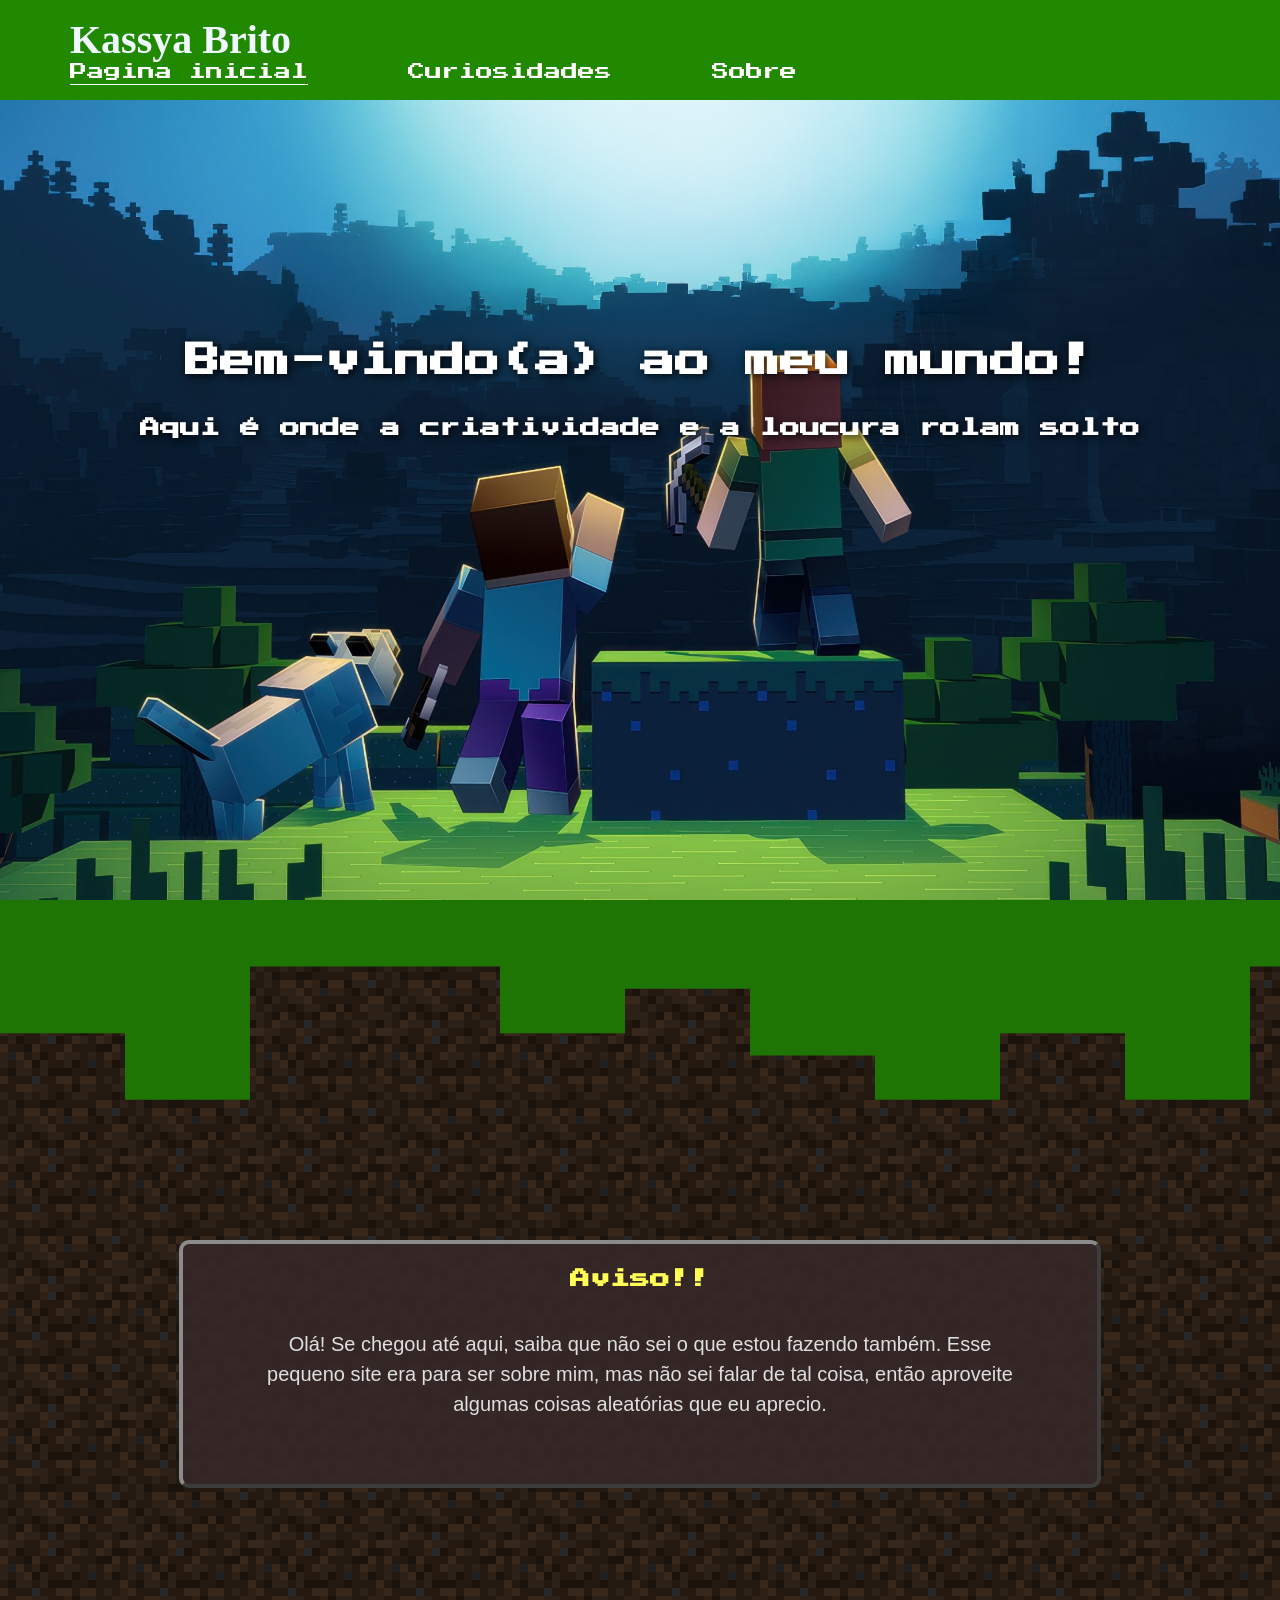
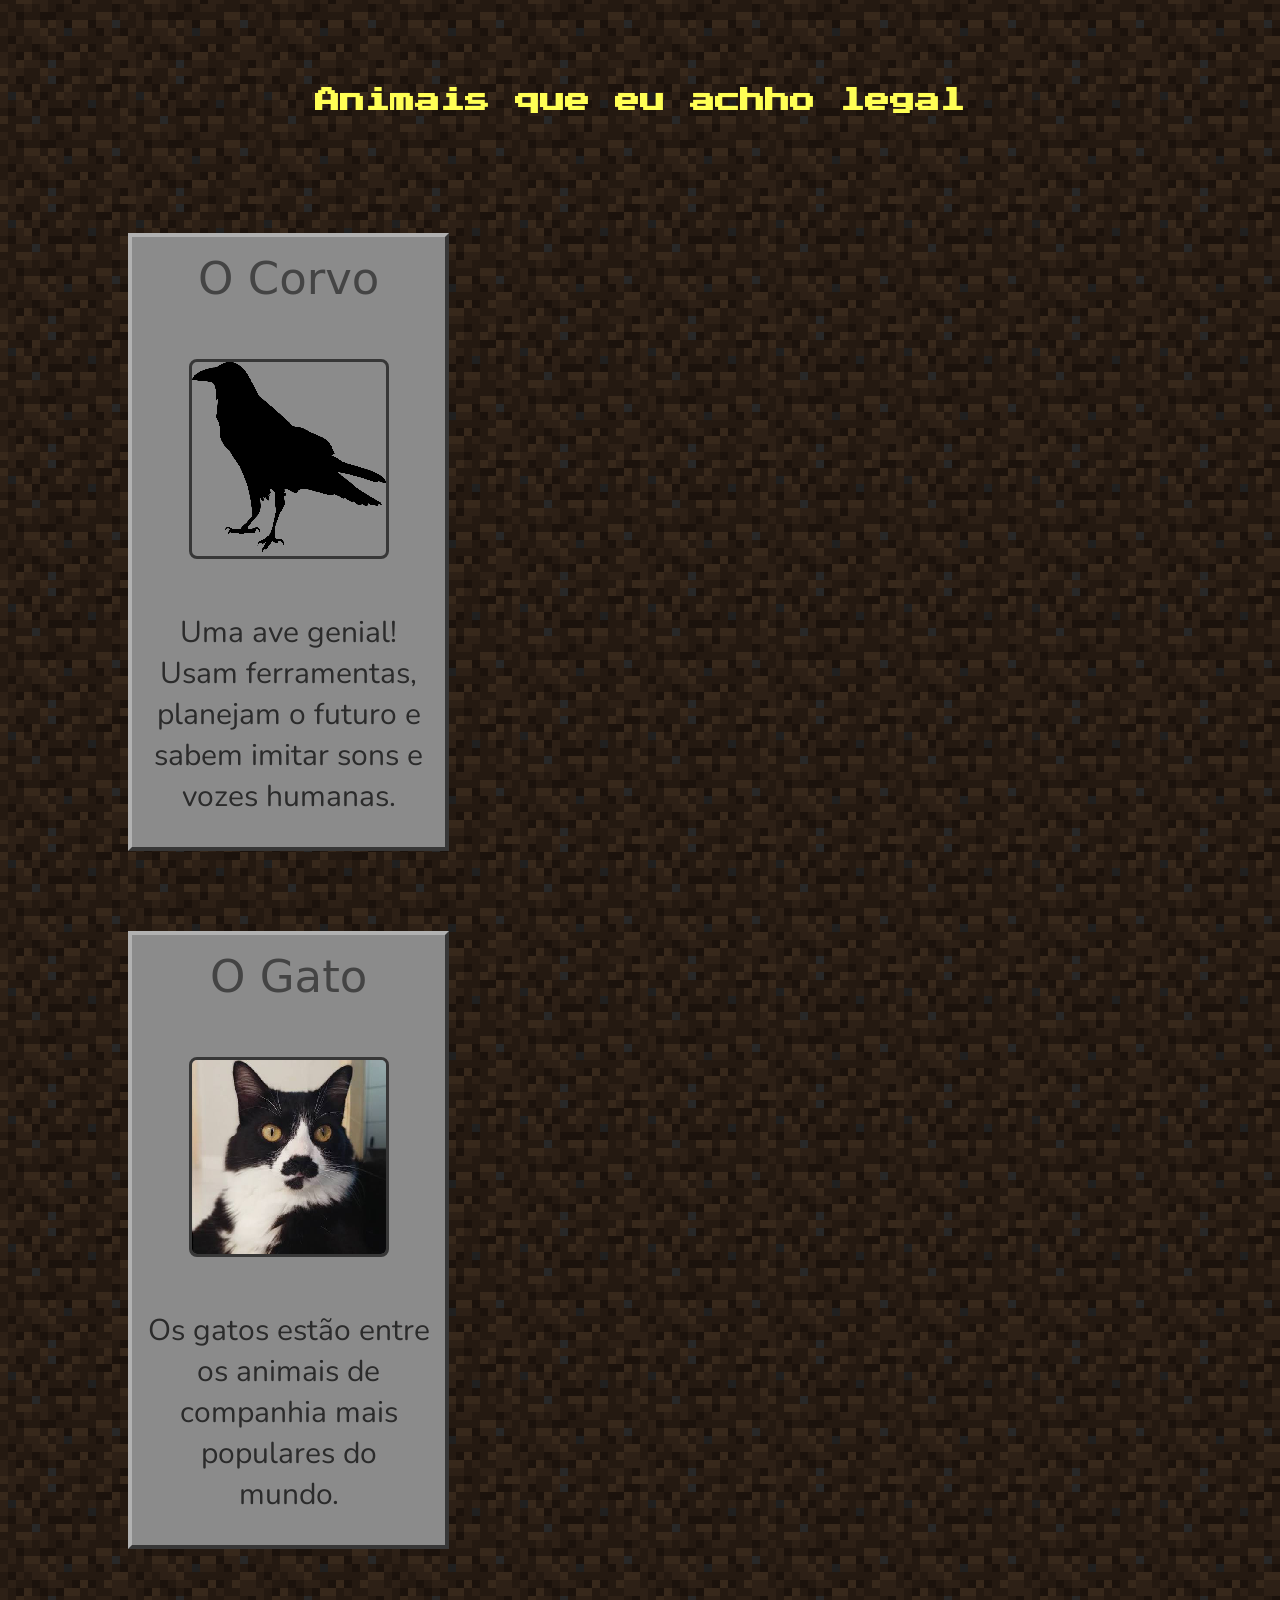
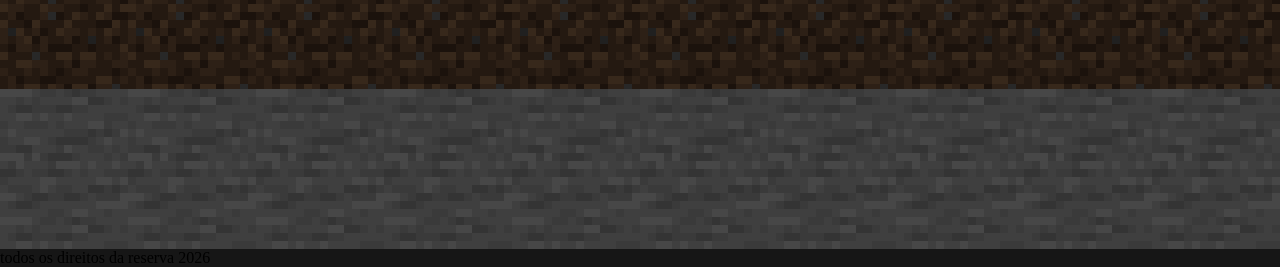
==== index.html @ fe66ed6f "sobremim" ====
<!doctype html>
<html lang="pt-BR">
  <head>
    <meta charset="UTF-8" />
    <meta name="viewport" content="width=device-width, initial-scale=1.0" />
    <!--Inporta as paradas lá do googleFonts (vi como fazer no yotube hehe)-->
    <link rel="preconnect" href="https://fonts.googleapis.com" />
    <link rel="preconnect" href="https://fonts.gstatic.com" crossorigin />
    <link
      href="https://fonts.googleapis.com/css2?family=Press+Start+2P&display=swap"
      rel="stylesheet"
    />
    <link rel="preconnect" href="https://fonts.googleapis.com" />
    <link rel="preconnect" href="https://fonts.gstatic.com" crossorigin />
    <link
      href="https://fonts.googleapis.com/css2?family=Nunito:ital,wght@0,200..1000;1,200..1000&family=Press+Start+2P&display=swap"
      rel="stylesheet"
    />
    <title>A²o Quadrado</title>

    <link rel="stylesheet" href="style.css" />
  </head>
  <body>
    <!--inicio de Header-->
    <header class="cabecao">
      <nav class="navg">
        <h1 class="logo">Kassya Brito</h1>
        <section class="menu">
          <ul>
            <li><a href="index.html" id="home">Pagina inicial</a></li>
            <li><a href="curiosidade.html" id="cd">Curiosidades</a></li>

            <li><a href="sobre.html" id="sm">Sobre</a></li>
          </ul>
        </section>
      </nav>
    </header>
    <!--Final de Header-->

    <!--Inicio do main(corpo)-->
    <main>
      <section class="geral">
        <!--Aqui é tipo um banner, to vendo ainda-->
        <section class="abertura">
          <img
            src="imagem/Background.jpg"
            alt=""
            loading="lazy"
            class="fundo-principal"
          />
          <!--serve como divisao para coisas aleatorias-->
          <div class="conteudo">
            <h1>Bem-vindo(a) ao meu mundo!</h1>
            <h2>Aqui é onde a criatividade e a loucura rolam solto</h2>
          </div>
        </section>
        <section class="terra">
          <div class="into-cav">
            <h2 class="titulo">Aviso!!</h2>

            <p class="texto">
              Olá! Se chegou até aqui, saiba que não sei o que estou fazendo
              também. Esse pequeno site era para ser sobre mim, mas não sei
              falar de tal coisa, então aproveite algumas coisas aleatórias que
              eu aprecio.
            </p>
          </div>

          <section class="me-interessa">
            <h2 class="titulo-inte">Animais que eu achho legal</h2>

            <!--Corvo feio-->
            <div class="cont-minerios">
              <div class="blo-minerio carvao">
                <p class="sub">O Corvo</p>

                <div class="icone corvo">
                  <img
                    src="imagem/mano corvo.png"
                    alt="cabeça do corvo"
                    loading="lazy"
                  />
                </div>

                <p class="descricao">
                  Uma ave genial! Usam ferramentas, planejam o futuro e sabem
                  imitar sons e vozes humanas.
                </p>
              </div>
            </div>
            <!--Gato-->
            <div class="cont-minerios">
              <div class="blo-minerio carvao">
                <p class="sub">O Gato</p>

                <div class="icone gato">
                  <img
                    src="imagem/gato-de-bigode.jfif"
                    alt="gato de bigode"
                    loading="lazy"
                  />
                </div>

                <p class="descricao">
                  Os gatos estão entre os animais de companhia mais populares do
                  mundo.
                </p>
              </div>
            </div>
          </section>
        </section>
      </section>
      <section class="pedra">
        <div class="div-pedra"></div>
      </section>
    </main>
    <!--FInal do main (corpo)-->
    <footer class="rodadope">todos os direitos da reserva 2026</footer>
  </body>
</html>
---- style.css ----
*{
    padding: 0;
    margin: 0;
    box-sizing: border-box;
}
/*peguei a dica da net, é para ajudar a font, 
assim ela não fica bugada - tirei esse treco, não muda nada*/

@media (max-width:992px){
    .menu{
        grid-template-columns: 1f;
    }

}
    
@media(max-width:1024px){
.nav menu ul li a,h1{

    width: 89px;
    font-size: 90px;
    
}

}

body{
   
    background-color: #161616;

}
.main{
    padding-top: 100px;
}
.texto{
    color: #f0f0f0;
    padding: 40px;
    position: relative;
    z-index: 2;
}

.terra{
    position: relative;
    background-image: url('imagem/ondasBaixas.svg'),
    url('imagem/textura_terra.png');
    background-repeat: repeat-x,repeat;
    background-position: top left, top left;
    background-size: 1000px, 128px;
    background-color: rgba(0, 0, 0, 0.7);
    image-rendering: pixelated;
    background-blend-mode: normal, multiply;
    width: 100%;
    padding: 140px 10% 80px 10%;
}

.pedra{
  background-image: url('imagem/pedraTextura.png');
  image-rendering: pixelated;
  background-repeat: repeat;
  background-size: 128px;
  width: 100%;
  position: relative;
  padding: 80px 10%;
  background-color: rgba(0, 0, 0, 0.5);
  background-blend-mode: multiply;
}
.cont-minerios{
    display: grid;
    grid-template-columns: 1fr 1fr 1fr;
    justify-content: center;
    gap: 30px;
    max-width: 1250px;
    margin: 0 auto;
    padding: 20px 0 60px 0;
}

.blo-minerio{
    padding: 20px;
    background-color: #8b8b8b;
    border: 4px solid #373737;
    border-top-color: #ffffff55;
    border-left-color: #ffffff55;
    padding: 15px;
    text-align: center;
    font-family: 'Press Start 2P', system-ui;
    color: #2b2b2b

}

.titulo-inte{
    font-family: 'Press Start 2P', system-ui;
    color: #ffff55;
    font-size: 25px;
    text-align: center;
    text-shadow: 2px 2x 0 #000;
    margin-bottom: 100px;
    margin-top: 200px;
}
.icone {
    display: flex;
    flex-direction: column;
    align-items: center;
    gap: 20px;
    padding: 45px 15px;
}
.icone img{
    width: 200px;
    height: 200px;
  
    border-radius: 8px;
    border: 3px solid #373737;
}
.sub {
    font-family: 'system-ui', sans-serif;
    font-size: 17px;
    color: #2b2b2b;
    margin-bottom: 9px;
}
.descricao{
    font-family: 'Nunito', sans-serif;
    font-size: 30px;
    margin-top: 8px;
    color: #2b2b2b;
    margin-bottom: 15px;
}
.blo-minerio .sub{
    font-size: 45px;
    color: #444;
}

.into-cav{
    
    max-width: 2000px;
    width: 90%;
    margin: 200px auto 60px auto;
    background-color: rgba(55, 41, 41, 0.85);
    border: 4px solid #3c3c3c;
    border-top-color:#8b8b8b;
    border-left-color: #8b8b8b;
    padding: 25px;
    border-radius: 10px;
    text-align: center;
}

.into-cav .titulo{
    font-family: 'Press Start 2P', 'system-ui';
    color: #ffff55;
    font-size: 20px;
}

.into-cav .texto{
    font-family: 'sistem-ui', sans-serif;
    font-size: 20px;
    color:#dfdfdf;
    line-height:1.5;
}


.cabecao{
    
    background-color: #208900;  
    width: 100%;
    height: 100px;
    position: fixed;
    top:0;
    left:0;
    z-index: 1000; /*fica por cima das paradas*/
    display: flex; /*Aprendi hj*/
   
    align-items: center; /*Centraliza de forma vertical?, eu acho, não lembro*/
    flex-wrap: wrap;
    
   

}
/*-------Navegação-------*/
.navg{
    
    display: flex;
    justify-content: space-between; /*espaço entre os negocios*/
    align-items: center; /*Deixa o reflexo alinhado(os itens)*/
    margin-left: 70px; 
    flex-wrap: wrap;
}
/*Lista não ordenada dentro da navegação*/

.menu ul{
    list-style: none; /*Tira as bolinhas da lista*/
    display: flex; /* aprendi hj e esqueci*/
    gap: 100px;
    flex-wrap: wrap;
    
}
/*Lista não ordenada dentro da navegação com link*/
.menu ul li a{

    font-size: 17px;
    font-family: 'Press Start 2P', system-ui;
    color: white;
    text-decoration: none;
    transition: color 0.3s;
    margin-top: 80px;

}
/*Lista não ordenada dentro da navegação com link e com efeito no mouse*/
.menu ul li a:hover{
    color: #cdc8c8;
    text-decoration: underline;
    text-underline-offset: 4px;
}
/*Id do link da pagina inicial, para ficar marcadinho a linha*/
#home{
 text-decoration: underline;
 text-underline-offset: 4px; /*perguntei ao mano google, serve para afastar a linha da palavra, estava precisando*/
 
}

.abertura{
    position: relative;
    width: 100%;
    height: 100vh;
    display: flex;
    justify-content: center;
    align-items: center;
    
}

/*Meu nome como logo da página*/
.logo{
    color:aliceblue;
    display: flex;
    font-size: 40px;
    justify-content: space-between;
    align-items: center;
    margin-right: 300px;
    

}


/*A imagem de fundo - do minecraft*/
.fundo-principal{
    position: absolute;
    top: 0;
    left: 0;
    height: 100vh;
    width: 100%;
    display: flex;
    
    object-fit: cover;  /*ajuda na hora de mexer na imagem, nao deixando ela distorcer*/
   
    z-index: 5; /*Brincando de camada com esse mano aqui*/

    
}
/*Texto que vai ficar por cima da foto lá*/
.conteudo{
    position: relative;
    z-index: 10; 
    text-align: center; 
    font-family: 'press Start 2P' , 'system-ui'; /*a fonte externa*/
    text-shadow: 2px 2px 8px rgba(0, 0, 0, 0.9); /*Coloca uma especie de sombra, para acompanar a letra, muito legal*/
    transform: translateY(-60px);/*essa paradina mexe as coisas para cima e para baixo, tive que pesquisar esatva me dando dor de cabeça*/
}
.conteudo h1{
 font-size: 35px;
 margin-bottom: 40px;
 color: white;
}
.conteudo h2{
  font-size: 20px;
  color: white;
}

/*Uma gracina para mim ser feliz --- Decoração---*/
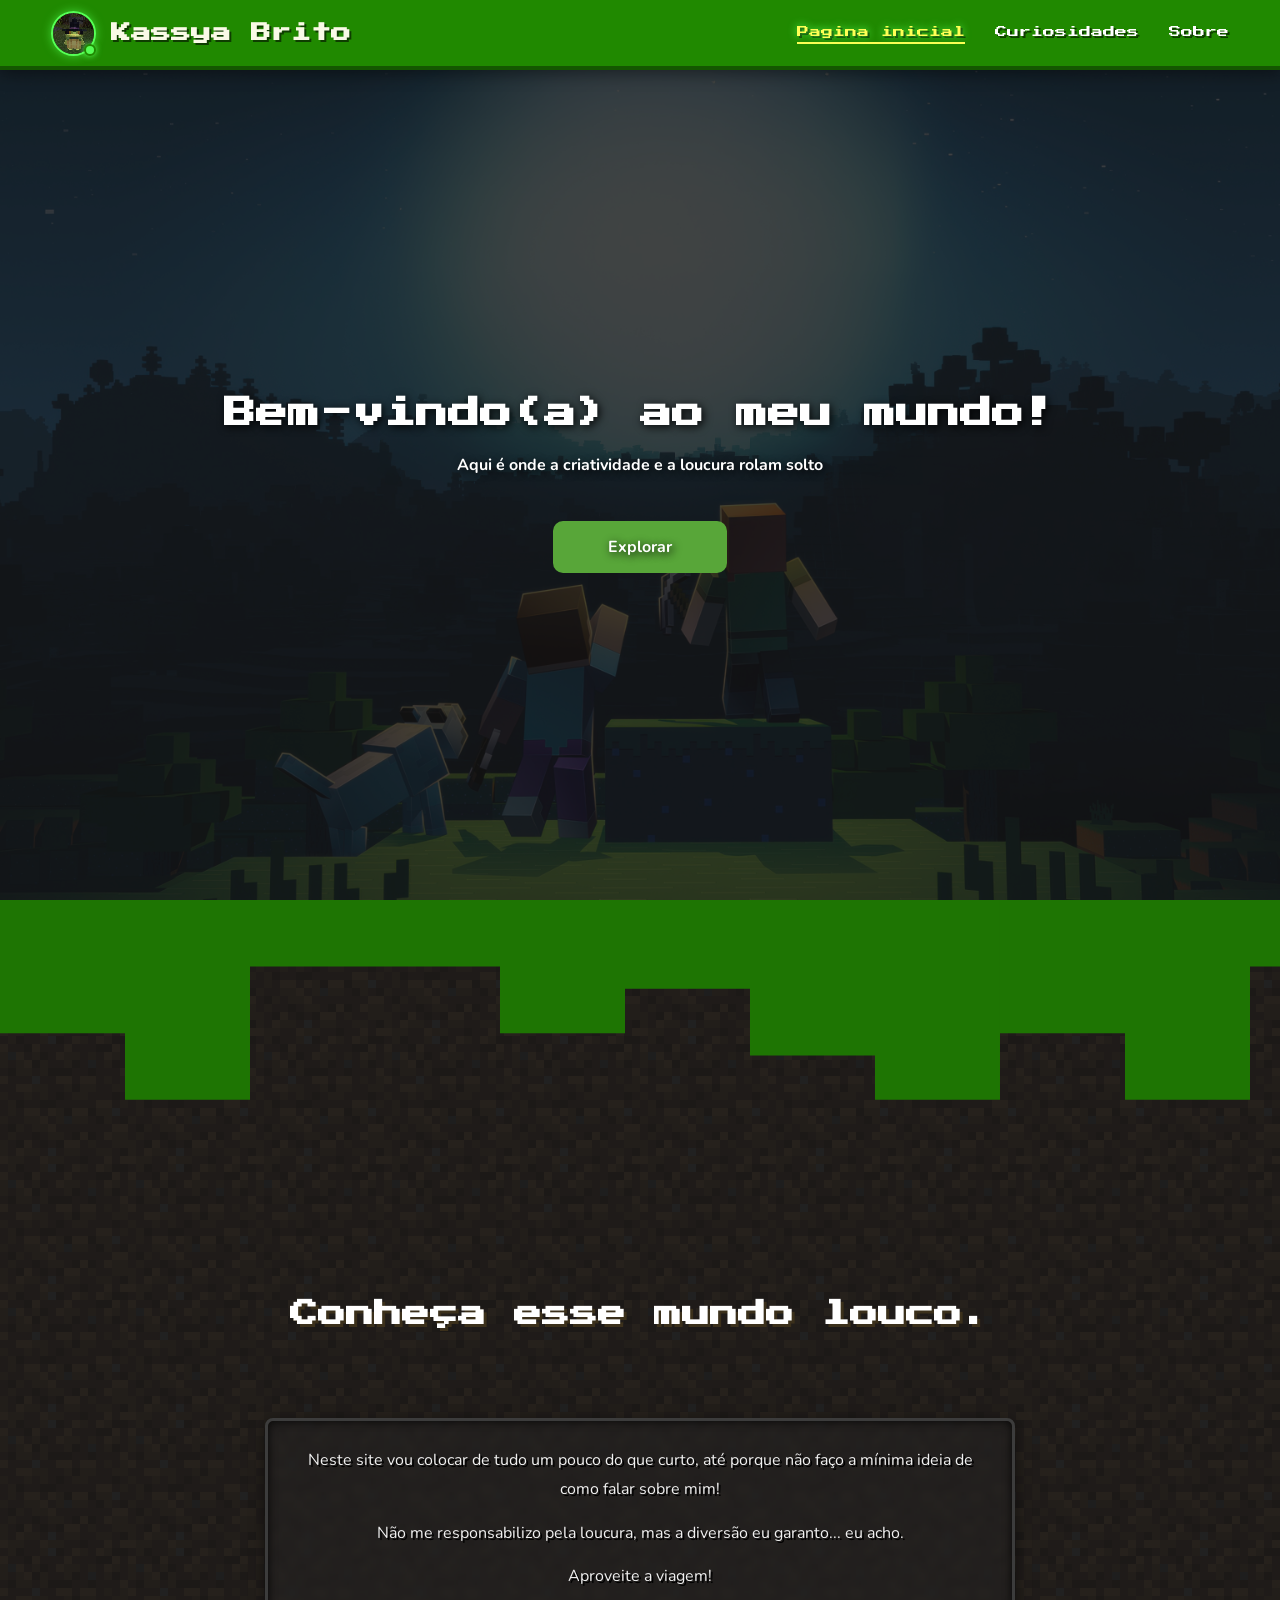
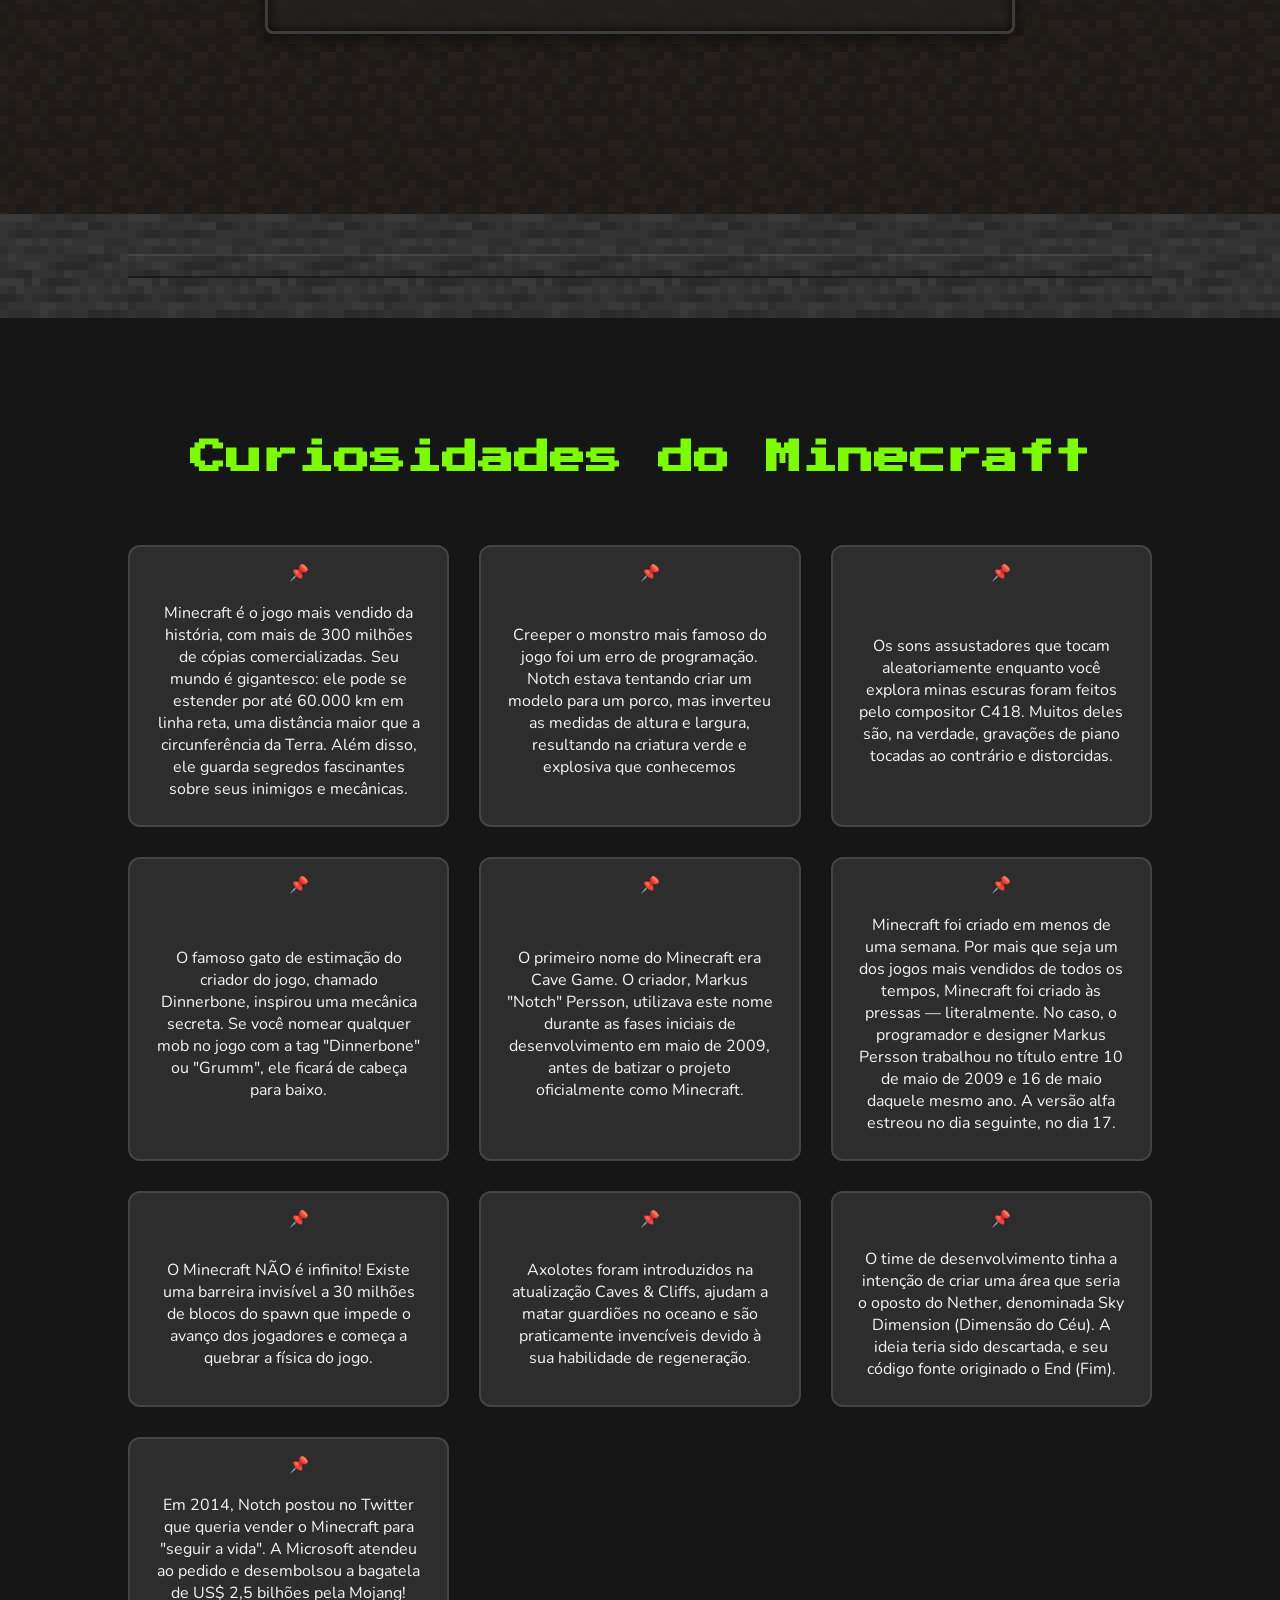
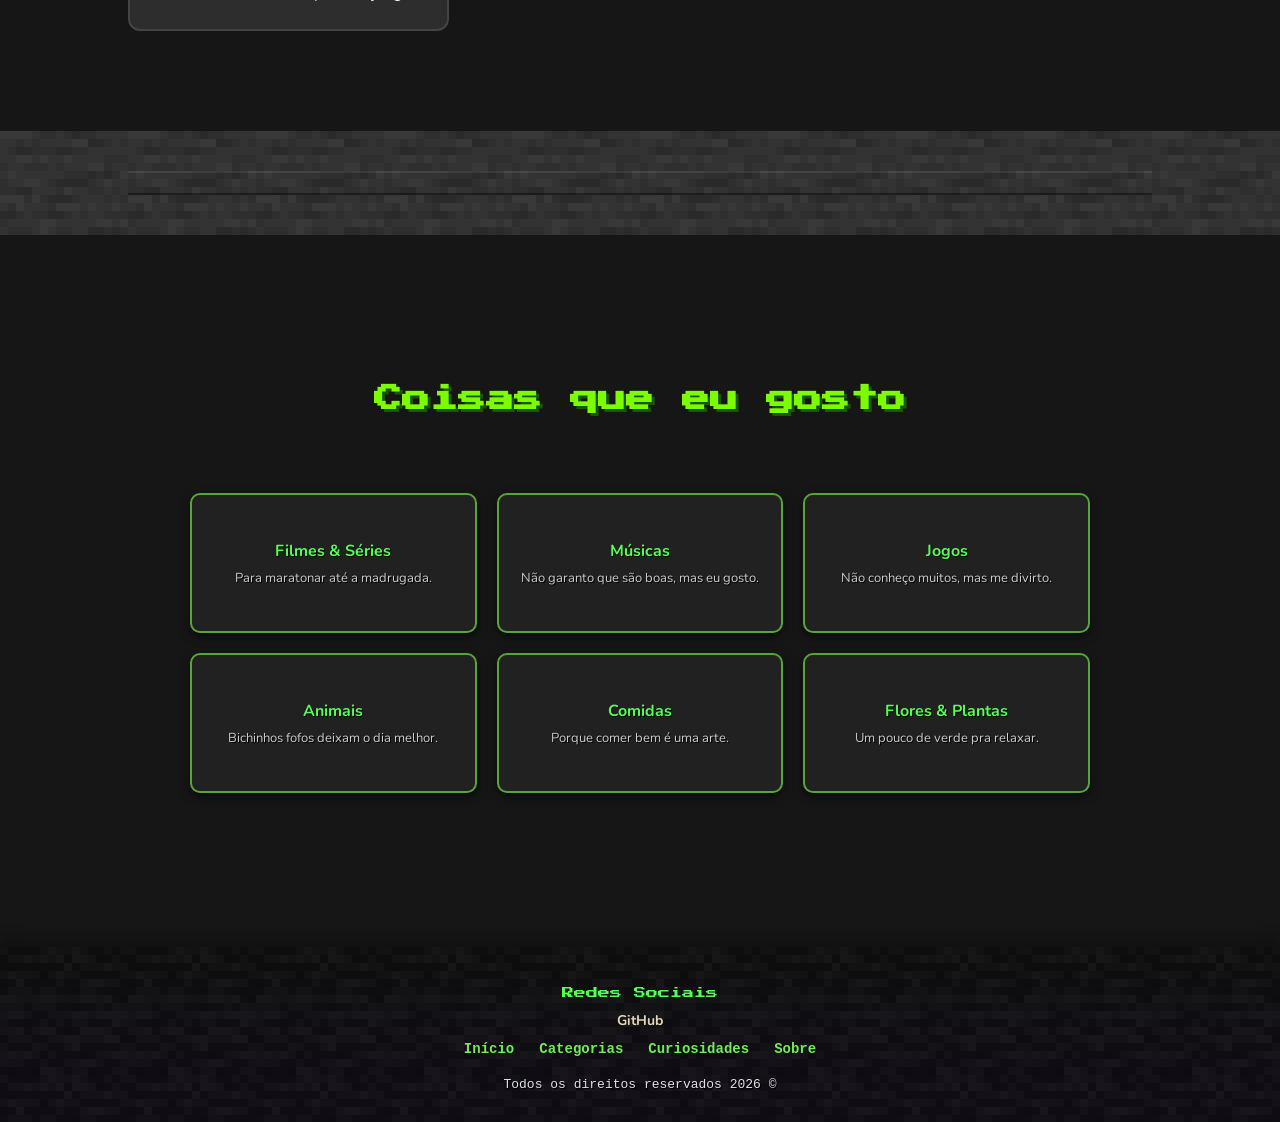
==== commit db81a39e: "sobremim2" ====
--- a/index.html
+++ b/index.html
@@ -16,7 +16,7 @@
       href="https://fonts.googleapis.com/css2?family=Nunito:ital,wght@0,200..1000;1,200..1000&family=Press+Start+2P&display=swap"
       rel="stylesheet"
     />
-    <title>A²o Quadrado</title>
+    <title>Kassya Brito | Site Pessoal | A²o Quadrado </title>
 
     <link rel="stylesheet" href="style.css" />
   </head>
@@ -24,97 +24,320 @@
     <!--inicio de Header-->
     <header class="cabecao">
       <nav class="navg">
-        <h1 class="logo">Kassya Brito</h1>
-        <section class="menu">
+        <div class="perfil">
+          <div class="fotinha">
+            <img src="imagem/perfil/sapino.jpg" alt="Perfil" class="foto-perfil" loading="lazy">
+            <span class="status-oline" title="Oline"></span>
+          </div>
+          <h1 class="logo">Kassya Brito</h1>
+        </div>
+         <!--Para fazer o menu Hamburger-->
+
+            <button class="btn-hamburguer" id="btn-hamburguer" onclick="toggleMenu()" aria-label="Abrir Menu">
+          <span class="linha"></span>
+          <span class="linha"></span>
+          <span class="linha"></span>
+        </button>
+
+
+         <!--Fim menu Hamburger-->
+          
+          <!--Menu/nav-->
+        <section class="menu" id="menu-nav">
           <ul>
-            <li><a href="index.html" id="home">Pagina inicial</a></li>
-            <li><a href="curiosidade.html" id="cd">Curiosidades</a></li>
-
-            <li><a href="sobre.html" id="sm">Sobre</a></li>
+            <li><a href="index.html#inicio" id="home">Pagina inicial</a></li>
+            <li><a href="#curiosidades" id="cd">Curiosidades</a></li>
+            <li><a href="sobre.html#sobre" id="sm">Sobre</a></li>
           </ul>
         </section>
       </nav>
     </header>
+
+     <!--FIM Menu/nav-->
+
     <!--Final de Header-->
+
+      <div class="overlay-menu" id="overlay-menu" onclick="toggleMenu()"></div>
 
     <!--Inicio do main(corpo)-->
     <main>
-      <section class="geral">
-        <!--Aqui é tipo um banner, to vendo ainda-->
-        <section class="abertura">
+      
+        <!--BACKGROUND DO FUNDO DA PAGINA-->
+        <section class="abertura" id="inicio">
           <img
-            src="imagem/Background.jpg"
+            src="imagem/fundos/Background2.jpg"
             alt=""
             loading="lazy"
             class="fundo-principal"
           />
-          <!--serve como divisao para coisas aleatorias-->
-          <div class="conteudo">
-            <h1>Bem-vindo(a) ao meu mundo!</h1>
-            <h2>Aqui é onde a criatividade e a loucura rolam solto</h2>
-          </div>
+
+          <!--FIM BACKGROUND DO FUNDO DA PAGINA-->
+
+          <!--INTRODUÇÃO-->
+           <div class="conteudo">
+          <h1>Bem-vindo(a) ao meu mundo!</h1>
+          <h2>Aqui é onde a criatividade e a loucura rolam solto</h2>
+          <a href="#minecraft" class="botao">Explorar</a>
+        </div>
+        </section>   <!-- FIM INTRODUÇÃO-->
+
+         <!-- INIciO DE Conteudo-->
+        <section class="terra" id="minecraft">
+          <h2>Conheça esse mundo louco.</h2>
+          <p>
+               <div class="inventario">
+          <p>
+            Neste site vou colocar de tudo um pouco do que curto, até porque não
+            faço a mínima ideia de como falar sobre mim!
+          </p>
+          <p>
+            Não me responsabilizo pela loucura, mas a diversão eu garanto... eu
+            acho.
+          </p>
+          <p>Aproveite a viagem!</p>
+        </div>
+          </p>
         </section>
-        <section class="terra">
-          <div class="into-cav">
-            <h2 class="titulo">Aviso!!</h2>
-
-            <p class="texto">
-              Olá! Se chegou até aqui, saiba que não sei o que estou fazendo
-              também. Esse pequeno site era para ser sobre mim, mas não sei
-              falar de tal coisa, então aproveite algumas coisas aleatórias que
-              eu aprecio.
-            </p>
-          </div>
-
-          <section class="me-interessa">
-            <h2 class="titulo-inte">Animais que eu achho legal</h2>
-
-            <!--Corvo feio-->
-            <div class="cont-minerios">
-              <div class="blo-minerio carvao">
-                <p class="sub">O Corvo</p>
-
-                <div class="icone corvo">
-                  <img
-                    src="imagem/mano corvo.png"
-                    alt="cabeça do corvo"
-                    loading="lazy"
-                  />
-                </div>
-
-                <p class="descricao">
-                  Uma ave genial! Usam ferramentas, planejam o futuro e sabem
-                  imitar sons e vozes humanas.
-                </p>
-              </div>
-            </div>
-            <!--Gato-->
-            <div class="cont-minerios">
-              <div class="blo-minerio carvao">
-                <p class="sub">O Gato</p>
-
-                <div class="icone gato">
-                  <img
-                    src="imagem/gato-de-bigode.jfif"
-                    alt="gato de bigode"
-                    loading="lazy"
-                  />
-                </div>
-
-                <p class="descricao">
-                  Os gatos estão entre os animais de companhia mais populares do
-                  mundo.
-                </p>
-              </div>
-            </div>
-          </section>
-        </section>
-      </section>
+      
+        <!--DIVISAO DA PAGINA-->
       <section class="pedra">
         <div class="div-pedra"></div>
       </section>
-    </main>
-    <!--FInal do main (corpo)-->
-    <footer class="rodadope">todos os direitos da reserva 2026</footer>
+      <!--DIVISAO DA PAGINA-->
+      
+      <!-- ==========================
+       MURAL DE CURIOSIDADES
+    ========================== -->
+     
+      <section class="curiosidades" id="curiosidades">
+        <br />
+        <h2>Curiosidades do Minecraft</h2>
+        <br />
+        <br />
+        <div class="cards">
+          <div class="card mural-item">
+            <span class="pin">📌</span>
+
+            <p>
+              Minecraft é o jogo mais vendido da história, com mais de 300
+              milhões de cópias comercializadas. Seu mundo é gigantesco: ele
+              pode se estender por até 60.000 km em linha reta, uma distância
+              maior que a circunferência da Terra. Além disso, ele guarda
+              segredos fascinantes sobre seus inimigos e mecânicas.
+            </p>
+          </div>
+          <div class="card mural-item">
+            <span class="pin">📌</span>
+            <p>
+              Creeper o monstro mais famoso do jogo foi um erro de programação.
+              Notch estava tentando criar um modelo para um porco, mas inverteu
+              as medidas de altura e largura, resultando na criatura verde e
+              explosiva que conhecemos
+            </p>
+          </div>
+          <div class="card mural-item">
+            <span class="pin">📌</span>
+            <p>
+              Os sons assustadores que tocam aleatoriamente enquanto você
+              explora minas escuras foram feitos pelo compositor C418. Muitos
+              deles são, na verdade, gravações de piano tocadas ao contrário e
+              distorcidas.
+            </p>
+          </div>
+
+          <div class="card mural-item">
+            <span class="pin">📌</span>
+            <p>
+              O famoso gato de estimação do criador do jogo, chamado Dinnerbone,
+              inspirou uma mecânica secreta. Se você nomear qualquer mob no jogo
+              com a tag "Dinnerbone" ou "Grumm", ele ficará de cabeça para
+              baixo.
+            </p>
+          </div>
+
+          <div class="card mural-item">
+            <span class="pin">📌</span>
+            <p>
+              O primeiro nome do Minecraft era Cave Game. O criador, Markus
+              "Notch" Persson, utilizava este nome durante as fases iniciais de
+              desenvolvimento em maio de 2009, antes de batizar o projeto
+              oficialmente como Minecraft.
+            </p>
+          </div>
+
+          <div class="card mural-item">
+            <span class="pin">📌</span>
+            <p>
+              Minecraft foi criado em menos de uma semana. Por mais que seja um
+              dos jogos mais vendidos de todos os tempos, Minecraft foi criado
+              às pressas — literalmente. No caso, o programador e designer
+              Markus Persson trabalhou no título entre 10 de maio de 2009 e 16
+              de maio daquele mesmo ano. A versão alfa estreou no dia seguinte,
+              no dia 17.
+            </p>
+          </div>
+
+          <div class="card mural-item">
+            <span class="pin">📌</span>
+
+            <p>
+              O Minecraft NÃO é infinito! Existe uma barreira invisível a 30
+              milhões de blocos do spawn que impede o avanço dos jogadores e
+              começa a quebrar a física do jogo.
+            </p>
+          </div>
+
+          <div class="card mural-item">
+            <span class="pin">📌</span>
+            <p>
+              Axolotes foram introduzidos na atualização Caves & Cliffs, ajudam
+              a matar guardiões no oceano e são praticamente invencíveis devido
+              à sua habilidade de regeneração.
+            </p>
+          </div>
+          <div class="card mural-item">
+            <span class="pin">📌</span>
+            <p>
+              O time de desenvolvimento tinha a intenção de criar uma área que
+              seria o oposto do Nether, denominada Sky Dimension (Dimensão do
+              Céu). A ideia teria sido descartada, e seu código fonte originado
+              o End (Fim).
+            </p>
+          </div>
+          <div class="card mural-item">
+            <span class="pin">📌</span>
+            <p>
+              Em 2014, Notch postou no Twitter que queria vender o Minecraft
+              para "seguir a vida". A Microsoft atendeu ao pedido e desembolsou
+              a bagatela de US$ 2,5 bilhões pela Mojang!
+            </p>
+          </div>
+        </div>
+      </section>
+
+    <!-- ==========================
+       FINAL - MURAL DE CURIOSIDADES
+    ========================== -->
+
+
+     <!--DIVISAO DA PAGINA-->
+      <section class="pedra">
+        <div class="div-pedra"></div>
+      </section>
+      <!--DIVISAO DA PAGINA-->
+
+    
+    <!-- ==========================
+       INICIO - [DE] CATEGORIAS
+    ========================== -->
+    
+        <section class="categorias" id="categorias">
+        <!-- SEÇÃO DE coisas -->
+        <h2>Coisas que eu gosto</h2>
+        <div class="Quadrado-de-fora">
+          <div class="categoria-item">
+            <h3>Filmes & Séries</h3>
+            <p>Para maratonar até a madrugada.</p>
+          </div>
+          <div class="categoria-item">
+            <h3>Músicas</h3>
+            <p>Não garanto que são boas, mas eu gosto.</p>
+          </div>
+          <div class="categoria-item">
+            <h3>Jogos</h3>
+            <p>Não conheço muitos, mas me divirto.</p>
+          </div>
+          <div class="categoria-item">
+            <h3>Animais</h3>
+            <p>Bichinhos fofos deixam o dia melhor.</p>
+          </div>
+          <div class="categoria-item">
+            <h3>Comidas</h3>
+            <p>Porque comer bem é uma arte.</p>
+          </div>
+          <div class="categoria-item">
+            <h3>Flores & Plantas</h3>
+            <p>Um pouco de verde pra relaxar.</p>
+          </div>
+        </div>
+      </section>
+    <!-- ==========================
+       FINAL - [DE] CATEGORIAS
+    ========================== -->
+
+
+    </main> <!-- ==========================
+       FINAL - [DO] MAIN
+    ========================== -->
+    
+     <!-- ==========================
+       INICIO {DO} FOOTER - RODAPE
+    ========================== -->
+    
+    <footer class="rodadope">
+      
+       <div class="conteudo-rodape">
+        <!-- Voltar ao Topo -->
+       
+       
+
+        <!-- Redes Sociais com o botão do GitHub em Verde Vibrante -->
+        <div class="redes">
+          <p class="titulo-redes">Redes Sociais</p>
+          <div class="links-redes">
+            <a href="https://github.com/KaahBri" target="_blank">GitHub</a>
+          </div>
+        </div>
+       
+      </div>
+
+        <!-- Menu de Navegação -->
+        <nav class="menu-rodape">
+          <a href="#inicio">Início</a>
+          <a href="#categorias">Categorias</a>
+          <a href="#curiosidades">Curiosidades</a>
+          <a href="sobre.html#sobre">Sobre</a>
+        </nav>
+
+        <!-- Direitos Autorais -->
+        <p class="direitos">Todos os direitos reservados 2026 &copy;</p>
+      </div>
+    </footer><!-- ==========================
+       FIM{DO} FOOTER - RODAPE
+    ========================== -->
+
+
+
+    <!-- ==========================
+          MENU HAMBURGUER
+    ========================== -->
+  <script>
+      function toggleMenu() {
+        const menu = document.getElementById('menu-nav');
+        const btn = document.getElementById('btn-hamburguer');
+        const overlay = document.getElementById('overlay-menu');
+
+        menu.classList.toggle('aberto');
+        btn.classList.toggle('ativo');
+        overlay.classList.toggle('ativo');
+      }
+
+      // Fecha o menu ao clicar em qualquer item
+      document.querySelectorAll('#menu-nav ul li a').forEach(link => {
+        link.addEventListener('click', () => {
+          const menu = document.getElementById('menu-nav');
+          const btn = document.getElementById('btn-hamburguer');
+          const overlay = document.getElementById('overlay-menu');
+          
+          menu.classList.remove('aberto');
+          btn.classList.remove('ativo');
+          overlay.classList.remove('ativo');
+        });
+      });
+    </script>
+
+     <!-- ==========================
+          MENU HAMBURGUER
+    ========================== -->
   </body>
 </html>
--- a/style.css
+++ b/style.css
@@ -3,290 +3,679 @@
     margin: 0;
     box-sizing: border-box;
 }
-/*peguei a dica da net, é para ajudar a font, 
-assim ela não fica bugada - tirei esse treco, não muda nada*/
-
-@media (max-width:992px){
-    .menu{
-        grid-template-columns: 1f;
-    }
-
-}
-    
-@media(max-width:1024px){
-.nav menu ul li a,h1{
-
-    width: 89px;
-    font-size: 90px;
-    
-}
-
-}
-
+
+html{
+    scroll-behavior: smooth;
+}
 body{
-   
-    background-color: #161616;
-
-}
-.main{
-    padding-top: 100px;
-}
-.texto{
-    color: #f0f0f0;
-    padding: 40px;
+    background-color:#161616;
+    color:#f5f5f5;
+    font-family:'Nunito', sans-serif;
+}
+
+/* ==========================
+   CABEÇALHO / NAVEGAÇÃO
+========================== */
+.cabecao {
+    background-color: #208900; /* Verde principal no fundo */
+    width: 100%;
+    height: 70px;
+    position: fixed;
+    top: 0;
+    left: 0;
+    z-index: 9999;
+    display: flex;
+    align-items: center;
+    border-bottom: 4px solid #145700; /* Borda verde mais escura para dar profundidade */
+    box-shadow: 0 4px 15px rgba(0, 0, 0, 0.4);
+}
+
+.navg {
+    display: flex;
+    justify-content: space-between;
+    align-items: center;
+    width: 100%;
+    padding: 0 4%;
+}
+
+.perfil {
+    display: flex;
+    align-items: center;
+    gap: 15px;
+}
+
+.logo {
+    color: #F9FAE6; /* Tom creme/branco suave para excelente leitura no verde */
+    font-size: 20px;
+    font-family: 'Press Start 2P', cursive;
+    margin: 0;
+    line-height: 1;
+    text-shadow: 2px 2px 0px #0e3d00; /* Sombra verde-escura pixelada */
+}
+
+/* ENVOLTÓRIO DA FOTO */
+.fotinha {
     position: relative;
-    z-index: 2;
-}
-
-.terra{
-    position: relative;
-    background-image: url('imagem/ondasBaixas.svg'),
-    url('imagem/textura_terra.png');
-    background-repeat: repeat-x,repeat;
-    background-position: top left, top left;
-    background-size: 1000px, 128px;
-    background-color: rgba(0, 0, 0, 0.7);
+    width: 45px;
+    height: 45px;
+    flex-shrink: 0;
+}
+
+.foto-perfil {
+    width: 100%;
+    height: 100%;
+    border-radius: 50%;
+    object-fit: cover;
+    border: 2px solid #55FF55; /* Verde neon para destacar a foto */
+    box-shadow: 0 0 10px rgba(85, 255, 85, 0.6);
     image-rendering: pixelated;
-    background-blend-mode: normal, multiply;
+}
+
+/* INDICADOR ONLINE */
+.status-oline {
+    position: absolute;
+    bottom: 0;
+    right: 0;
+    width: 12px;
+    height: 12px;
+    background-color: #55FF55;
+    border: 2px solid #208900; /* Borda igual ao fundo do cabeçalho */
+    border-radius: 50%;
+    box-shadow: 0 0 6px #55FF55;
+}
+
+/* ==============================================
+  MENU BURGUER
+   ============================================== */
+.menu ul {
+    list-style: none;
+    display: flex;
+    gap: 30px;
+    margin: 0;
+    padding: 0;
+}
+
+.menu ul li a {
+    font-size: 12px;
+    font-family: 'Press Start 2P', system-ui;
+    color: #ffffff;
+    text-decoration: none;
+    transition: all 0.2s ease;
+    text-shadow: 2px 2px 0px #0e3d00; /* Sombra verde-escura para combinando com a logo, na minha cabeça combina*/
+}
+
+/* Estado Hover e Link Ativo */
+.menu ul li a:hover,
+.menu ul li a.ativo {
+    color: #FFFF55;
+    text-shadow: 0 0 8px #55FF55, 2px 2px 0px #0e3d00; /* Glow verde neon */
+    border-bottom: 2px solid #FFFF55;
+    padding-bottom: 4px;
+}
+
+/* Destaque para o link 'Página Inicial' */
+#home {
+    color: #FFFF55;
+    text-shadow: 0 0 8px #55FF55, 2px 2px 0px #0e3d00; /* Glow verde neon */
+    border-bottom: 2px solid #FFFF55;
+    padding-bottom: 4px;
+   
+}
+
+/* ==============================================
+   ESTILOS DO BOTÃO HAMBÚRGUER 
+   ============================================== */
+.btn-hamburguer {
+    display: none;
+    flex-direction: column;
+    justify-content: space-around;
+    width: 32px;
+    height: 28px;
+    background: transparent;
+    border: none;
+    cursor: pointer;
+    padding: 0;
+    z-index: 1001;
+}
+
+.btn-hamburguer .linha {
     width: 100%;
-    padding: 140px 10% 80px 10%;
-}
-
-.pedra{
-  background-image: url('imagem/pedraTextura.png');
-  image-rendering: pixelated;
-  background-repeat: repeat;
-  background-size: 128px;
-  width: 100%;
-  position: relative;
-  padding: 80px 10%;
-  background-color: rgba(0, 0, 0, 0.5);
-  background-blend-mode: multiply;
-}
-.cont-minerios{
-    display: grid;
-    grid-template-columns: 1fr 1fr 1fr;
-    justify-content: center;
-    gap: 30px;
-    max-width: 1250px;
-    margin: 0 auto;
-    padding: 20px 0 60px 0;
-}
-
-.blo-minerio{
-    padding: 20px;
-    background-color: #8b8b8b;
-    border: 4px solid #373737;
-    border-top-color: #ffffff55;
-    border-left-color: #ffffff55;
-    padding: 15px;
-    text-align: center;
-    font-family: 'Press Start 2P', system-ui;
-    color: #2b2b2b
-
-}
-
-.titulo-inte{
-    font-family: 'Press Start 2P', system-ui;
-    color: #ffff55;
-    font-size: 25px;
-    text-align: center;
-    text-shadow: 2px 2x 0 #000;
-    margin-bottom: 100px;
-    margin-top: 200px;
-}
-.icone {
-    display: flex;
-    flex-direction: column;
-    align-items: center;
-    gap: 20px;
-    padding: 45px 15px;
-}
-.icone img{
-    width: 200px;
-    height: 200px;
-  
-    border-radius: 8px;
-    border: 3px solid #373737;
-}
-.sub {
-    font-family: 'system-ui', sans-serif;
-    font-size: 17px;
-    color: #2b2b2b;
-    margin-bottom: 9px;
-}
-.descricao{
-    font-family: 'Nunito', sans-serif;
-    font-size: 30px;
-    margin-top: 8px;
-    color: #2b2b2b;
-    margin-bottom: 15px;
-}
-.blo-minerio .sub{
-    font-size: 45px;
-    color: #444;
-}
-
-.into-cav{
-    
-    max-width: 2000px;
-    width: 90%;
-    margin: 200px auto 60px auto;
-    background-color: rgba(55, 41, 41, 0.85);
-    border: 4px solid #3c3c3c;
-    border-top-color:#8b8b8b;
-    border-left-color: #8b8b8b;
-    padding: 25px;
-    border-radius: 10px;
-    text-align: center;
-}
-
-.into-cav .titulo{
-    font-family: 'Press Start 2P', 'system-ui';
-    color: #ffff55;
-    font-size: 20px;
-}
-
-.into-cav .texto{
-    font-family: 'sistem-ui', sans-serif;
-    font-size: 20px;
-    color:#dfdfdf;
-    line-height:1.5;
-}
-
-
-.cabecao{
-    
-    background-color: #208900;  
-    width: 100%;
-    height: 100px;
+    height: 4px;
+    background-color: #ffffff; /* Linhas brancas */
+    border-radius: 2px;
+    transition: all 0.3s ease;
+    box-shadow: 0 0 5px #55FF55; /* Brilho verde neon (Overworld) */
+}
+
+/* Animação do botão abrindo (transforma em X) */
+.btn-hamburguer.ativo .linha:nth-child(1) {
+    transform: rotate(45deg) translate(6px, 6px);
+}
+
+.btn-hamburguer.ativo .linha:nth-child(2) {
+    opacity: 0;
+}
+
+.btn-hamburguer.ativo .linha:nth-child(3) {
+    transform: rotate(-45deg) translate(6px, -6px);
+}
+
+/* OVERLAY ESCURO PARA O FUNDO */
+.overlay-menu {
     position: fixed;
+    top: 0;
+    left: 0;
+    width: 100vw;
+    height: 100vh;
+    background-color: rgba(5, 20, 0, 0.8); /* Fundo escuro levemente esverdeado */
+    backdrop-filter: blur(3px);
+    z-index: 998;
+    display: none;
+}
+
+.overlay-menu.ativo {
+    display: block;
+}
+/* ==========================
+   BANNER IMAGEM INICIO 
+
+
+
+/* ==========================
+   BANNER IMAGEM INICIO
+========================== */
+.abertura{
+    position:relative;
+    width:100%;
+    height:100vh;
+    display:flex;
+    justify-content:center;
+    align-items:center;
+    overflow:hidden;
+}
+
+/*A imagem de fundo - do minecraft*/
+.fundo-principal{
+    position:absolute;
     top:0;
     left:0;
-    z-index: 1000; /*fica por cima das paradas*/
-    display: flex; /*Aprendi hj*/
-   
-    align-items: center; /*Centraliza de forma vertical?, eu acho, não lembro*/
-    flex-wrap: wrap;
-    
-   
-
-}
-/*-------Navegação-------*/
-.navg{
-    
-    display: flex;
-    justify-content: space-between; /*espaço entre os negocios*/
-    align-items: center; /*Deixa o reflexo alinhado(os itens)*/
-    margin-left: 70px; 
-    flex-wrap: wrap;
-}
-/*Lista não ordenada dentro da navegação*/
-
-.menu ul{
-    list-style: none; /*Tira as bolinhas da lista*/
-    display: flex; /* aprendi hj e esqueci*/
-    gap: 100px;
-    flex-wrap: wrap;
-    
-}
-/*Lista não ordenada dentro da navegação com link*/
-.menu ul li a{
-
-    font-size: 17px;
-    font-family: 'Press Start 2P', system-ui;
-    color: white;
-    text-decoration: none;
-    transition: color 0.3s;
-    margin-top: 80px;
-
-}
-/*Lista não ordenada dentro da navegação com link e com efeito no mouse*/
-.menu ul li a:hover{
-    color: #cdc8c8;
-    text-decoration: underline;
-    text-underline-offset: 4px;
-}
-/*Id do link da pagina inicial, para ficar marcadinho a linha*/
-#home{
- text-decoration: underline;
- text-underline-offset: 4px; /*perguntei ao mano google, serve para afastar a linha da palavra, estava precisando*/
- 
-}
-
-.abertura{
+    height:100vh;
+    width:100%;
+    object-fit:cover; /*ajuda na hora de mexer na imagem, nao deixando ela distorcer*/
+    opacity:0.2;
+    z-index:1;
+}
+
+/*Texto que vai ficar por cima da foto lá*/
+.conteudo{
+    position:relative;
+    z-index:2;
+    text-align:center;
+    font-family:'Press Start 2P', system-ui;
+    text-shadow:2px 2px 8px rgba(0,0,0,.9);
+    transform:translateY(-40px);
+    padding:20px;
+}
+
+.conteudo h1{
+    font-size:32px;
+    margin-top: 150px;
+    margin-bottom:25px;
+    color:white;
+}
+
+.conteudo h2{
+    font-size:16px;
+    color:white;
+    font-family:'Nunito', sans-serif;
+    margin-bottom:45px;
+}
+
+.botao{
+    display:inline-block;
+    background:#58a639;
+    color:white;
+    text-decoration:none;
+    padding:15px 55px;
+    border-radius:10px;
+    transition:.3s;
+    font-weight:bold;
+    font-family:'Nunito', sans-serif;
+}
+
+.botao:hover{
+    background:#6fdc5b;
+    transform:translateY(-5px);
+}
+
+/* ==========================
+   CAMADAS MINECRAFT (TERRA / PEDRA)
+========================== */
+
+.terra {
     position: relative;
     width: 100%;
-    height: 100vh;
-    display: flex;
-    justify-content: center;
-    align-items: center;
-    
-}
-
-/*Meu nome como logo da página*/
-.logo{
-    color:aliceblue;
-    display: flex;
-    font-size: 40px;
-    justify-content: space-between;
-    align-items: center;
-    margin-right: 300px;
-    
-
-}
-
-
-/*A imagem de fundo - do minecraft*/
-.fundo-principal{
+    padding: 400px 10% 80px 10%;
+    background-color: #161616; /* Cor escura base para dar profundidade */
+    overflow: hidden;
+   padding-bottom: 150px;
+ 
+}  
+
+/* Textura de Terra */
+.terra::before {
+    content: '';
     position: absolute;
     top: 0;
     left: 0;
-    height: 100vh;
+    right: 0;
+    bottom: 0;
+    background-image: url('imagem/decorativo/textura_terra.png');
+    background-repeat: repeat;
+    background-size: 128px;
+    image-rendering: pixelated;
+    opacity: 0.1; /* Ajuste a transparência da TERRA aqui (ex: 0.2 a 0.5) */
+    z-index: 1;
+}
+
+/* Ondas (por cima da terra no topo) */
+.terra::after {
+    content: '';
+    position: absolute;
+    top: 0;
+    left: 0;
     width: 100%;
-    display: flex;
-    
-    object-fit: cover;  /*ajuda na hora de mexer na imagem, nao deixando ela distorcer*/
-   
-    z-index: 5; /*Brincando de camada com esse mano aqui*/
-
-    
-}
-/*Texto que vai ficar por cima da foto lá*/
-.conteudo{
+    height: 2000px; /* Altura da área onde as ondas aparecem */
+    background-image: url('imagem/decorativo/ondasBaixas.svg');
+    background-repeat: repeat-x;
+    background-position: top left;
+    background-size: 1000px;
+    image-rendering: pixelated;
+   
+     
+    z-index: 2;
+}
+
+
+.terra > * {
     position: relative;
-    z-index: 10; 
-    text-align: center; 
-    font-family: 'press Start 2P' , 'system-ui'; /*a fonte externa*/
-    text-shadow: 2px 2px 8px rgba(0, 0, 0, 0.9); /*Coloca uma especie de sombra, para acompanar a letra, muito legal*/
-    transform: translateY(-60px);/*essa paradina mexe as coisas para cima e para baixo, tive que pesquisar esatva me dando dor de cabeça*/
-}
-.conteudo h1{
- font-size: 35px;
- margin-bottom: 40px;
- color: white;
-}
-.conteudo h2{
-  font-size: 20px;
-  color: white;
-}
-
-/*Uma gracina para mim ser feliz --- Decoração---*/
-
-
-
-
-
-
-
-
-
-
-
-
-
-
-
-
-
-
+    z-index: 3;
+}
+
+.terra h2 {
+    font-family: 'Press Start 2P', system-ui;
+    font-size: 28px;
+    color: #ffffff;
+    margin-bottom: 90px;
+     text-shadow: 3px 3px 0px #3b301b; /* Sombra estilo Minecraft */
+    text-align: center;
+}
+
+.terra p {
+    font-family: 'Nunito', sans-serif;
+    font-size: 17px;
+    line-height: 1.6;
+    color: #f0f0f0;
+    max-width: 750px;
+    padding-bottom: x;
+    margin: 0 auto 30px auto; /* Centraliza a caixa de texto */
+    text-shadow: 2px 2px 0px #000000;
+
+}
+
+/*Caixa com o primeiro aviso de informação*/
+
+.inventario{
+   
+    background: rgba(37, 36, 36, 0.55);
+    border: 3px solid #3c3c3c;
+    border-radius: 8px;
+    padding: 25px 35px;
+    max-width: 750px;
+    margin: 20px auto 7px auto; /* Espaço até os cards */
+
+    box-shadow: inset 0 0 10px rgba(0, 0, 0, 0.8), 0 4px 15px rgba(0, 0, 0, 0.5);
+    backdrop-filter: blur(3px);
+}
+
+
+
+
+.inventario p {
+  font-size: 16px;
+  line-height: 1.8; /* Dá mais espaço entre as linhas */
+  margin-bottom: 15px; /* Espaço entre cada parágrafo */
+  text-align: center;
+}
+.pedra{
+    background-image:url('imagem/decorativo/pedraTextura.png');
+    image-rendering:pixelated;
+    background-repeat:repeat;
+    background-size:128px;
+    width:100%;
+    position:relative;
+    padding:40px 10%;
+    background-color:rgba(0,0,0,0.6);
+    background-blend-mode:multiply;
+}
+
+/*Bloco decorativo dentro do divisor de pedra*/
+.div-pedra{
+    height:24px;
+    width:100%;
+    max-width:1200px;
+    margin:0 auto;
+    border-top:2px solid rgba(255,255,255,.08);
+    border-bottom:2px solid rgba(0,0,0,.4);
+}
+
+.curiosidades{
+    padding: 80px 10%;
+  position: relative;
+ 
+  /* Gradiente escuro por cima da Caverna.jpg para manter os textos legíveis */
+  background-image: linear-gradient(rgba(0, 0, 0, 0.7), rgba(0, 0, 0, 0.7)),
+                    url('imagem/fundos/BackgroundCaverna.png');
+ 
+  /* Ajustes de exibição */
+  background-size: cover;
+  background-position: center;
+  background-repeat: no-repeat;
+  background-attachment: fixed; /* Dá um efeito paralaxe bem daora ao rolar a página */
+    padding:100px 10%;
+}
+
+.curiosidades h2{
+    text-align:center;
+    font-size:36px;
+    margin-bottom:25px;
+    font-family:'Press Start 2P', system-ui;
+    color:#7CFC00;
+}
+
+/* ==========================
+   CARDS
+========================== */
+
+.cards{
+    display:grid;
+    grid-template-columns:repeat(auto-fit, minmax(260px, 1fr));
+    gap:30px;
+   
+}
+
+.card{
+    background:#2d2d2d;
+    padding:30px;
+    border-radius:15px;
+    border:3px solid #444;
+    transition:.3s;
+   
+}
+.curiosidades .card{
+    position: relative;
+    background: #2d2d2d;
+    padding: 25px;
+    border-radius: 12px;
+    border: 2px solid #444;
+    padding-top: 55px;
+
+    display: flex;
+    flex-direction: column;
+    justify-content: center;
+    text-align: center;
+}
+.curiosidades .card .pin {
+    position: absolute ;
+    top: 15px ;
+    left: 50%;
+   
+   
+   
+}
+
+.card:hover{
+    transform:translateY(-10px);
+    border-color:#58a639;
+    box-shadow:0 0 20px rgba(88,166,57,.5);
+}
+
+
+.card h3{
+    margin-bottom:15px;
+    color:#7CFC00;
+}
+
+/* ==========================
+ As paradas que eu vou falar
+========================== */
+.categorias h2{
+      font-family: 'Press Start 2P', system-ui;
+    font-size: 28px;
+    color: #7CFC00;
+    margin-top: 150px;
+    margin-bottom: 80px;
+    text-shadow: 3px 3px 0px #1e5502; /* Sombra estilo Minecraft */
+    text-align: center;
+}
+
+.Quadrado-de-fora{
+  display: grid;
+  grid-template-columns: repeat(3, 1fr); /* Cria exatamente 3 colunas iguais */
+  gap: 20px;
+  width: 100%;
+  max-width: 900px; /* Aumentamos o limite para caberem 3 cards por linha */
+  margin: 0 auto;
+  margin-bottom: 150px;
+}
+
+.categoria-item {
+    width: 100%; /* Cada card se adapta à sua coluna */
+  background: rgba(35, 35, 35, 0.9);
+  min-height: 140px;
+  padding: 20px 15px;
+  border-radius: 10px;
+  border: 2px solid #58a639;
+ 
+  display: flex;
+  flex-direction: column;
+  justify-content: center;
+  align-items: center;
+  text-align: center;
+ 
+  transition: all 0.3s ease;
+  cursor: pointer;
+  box-shadow: 0 4px 10px rgba(0, 0, 0, 0.5);
+}
+
+/* Efeito ao passar o mouse */
+.categoria-item:hover {
+    transform: translateY(-6px) scale(1.03);
+    border-color: #FFFF55;     /* Amarelo XP */
+    box-shadow: 0 0 15px rgba(255, 255, 85, 0.4);
+    background: rgba(45, 45, 45, 0.95);
+}
+
+.categoria-item h3 {
+    font-size: 16px;
+    color: #55FF55;            /* Verde XP brilhante */
+    margin-bottom: 8px;
+    text-shadow: 1px 1px 0px #000;
+}
+
+.categoria-item p {
+    font-size: 13px;
+    color: #ccc;
+    line-height: 1.3;
+    margin: 0;
+    text-shadow: 1px 1px 0px #000;
+}
+
+/* ==========================
+   RODAPÉ
+========================== */
+
+
+.rodadope {
+  background-color: #121212;
+  width: 100%;
+  background-image: linear-gradient(rgba(8, 8, 8, 0.70), rgba(11, 7, 18,0.70)),
+                      url('imagem/decorativo/bedrock.png');
+
+
+  background-repeat: repeat;
+  background-size: 128px;
+  image-rendering: pixelated;
+  padding: 40px 20px 30px 20px;
+  text-align: center;
+  border-top: 4px solid #111;
+  box-shadow: 0 -4px 15px rgba(3, 3, 3, 0.3);
+}
+
+
+
+
+.conteudo-rodape {
+    display: flex;
+    flex-direction: column;
+    align-items: center;
+    gap: 30px; 
+    max-width: 1200px;
+    margin: 0 auto;
+}
+
+.redes {
+    display: flex;
+    flex-direction: column;
+    align-items: center;
+    gap: 10px; /* Espaço entre o título "Redes Sociais" e o link do GitHub */
+}
+
+.titulo-redes {
+    font-family: 'Press Start 2P', cursive;
+    font-size: 12px;
+    color: #55FF55;
+    margin: 0;
+    text-align: center;
+}
+
+.redes a {
+    color: #e2d9b7;
+    text-decoration: none;
+    font-size: 14px;
+    font-weight: bold;
+    padding: 6px 12px; /* Área de clique mais confortável */
+    transition: 0.2s;
+}
+
+.redes a:hover {
+    color: #ffffff;
+    text-shadow: 0 0 8px #55FF55;
+}
+
+.menu-rodape {
+    display: flex;
+    gap: 25px; /* Aumentou o espaço horizontal entre os links do menu */
+    justify-content: center;
+    flex-wrap: wrap;
+    padding: 10px 0; /* Espaçamento extra acima/abaixo do menu */
+}
+
+.menu-rodape a {
+    color: #72ec5b;
+    text-decoration: none;
+    font-family: monospace, sans-serif;
+    font-size: 14px;
+    font-weight: bold;
+    transition: all 0.2s ease;
+
+}
+
+.menu-rodape a:hover {
+    color: #f3eed9;
+   
+}
+
+.direitos {
+    color: #e0e1e4;
+    font-family: monospace, sans-serif;
+    font-size: 13px;
+    text-shadow: 1px 1px 0px #000;
+    margin-top: 10px; /* Empurra os direitos autorais levemente para baixo */
+}
+
+
+/* ==============================================
+   RESPONSIVO PARA CELULAR
+   ============================================== */
+@media (max-width: 900px) {
+    /* Exibe o botão hambúrguer no celular */
+    .btn-hamburguer{
+        display: flex;
+    }
+
+    /* Gaveta do Menu Deslizante */
+    .menu {
+        position: fixed;
+        top: 0;
+        right: -100%; /* Escondido à direita */
+        width: 250px;
+        height: 100vh;
+        background-color: #1a6e00; /* Verde estilo Minecraft */
+        border-left: 3px solid #55FF55;
+        padding-top: 90px;
+        transition: right 0.3s ease;
+        z-index: 999;
+        box-shadow: -5px 0 25px rgba(0, 0, 0, 0.8);
+    }
+
+    /* Exibe o menu deslizando na tela */
+    .menu.aberto {
+        right: 0;
+    }
+
+    .menu ul {
+        flex-direction: column;
+        gap: 20px;
+        padding: 0 25px;
+    }
+
+    .menu ul li a {
+        font-size: 12px;
+        display: block;
+        padding-bottom: 10px;
+        border-bottom: 1px dashed #208900;
+    }
+
+    .Quadrado-de-fora {
+        grid-template-columns: repeat(2, 1fr);
+    }
+}
+
+@media (max-width: 600px) {
+    .Quadrado-de-fora {
+        grid-template-columns: 1fr;
+    }
+
+    .logo {
+        font-size: 14px;
+    }
+}
+
+
+
+
+
+
+
+
+
+
+
+
+
+
+
+
+
+
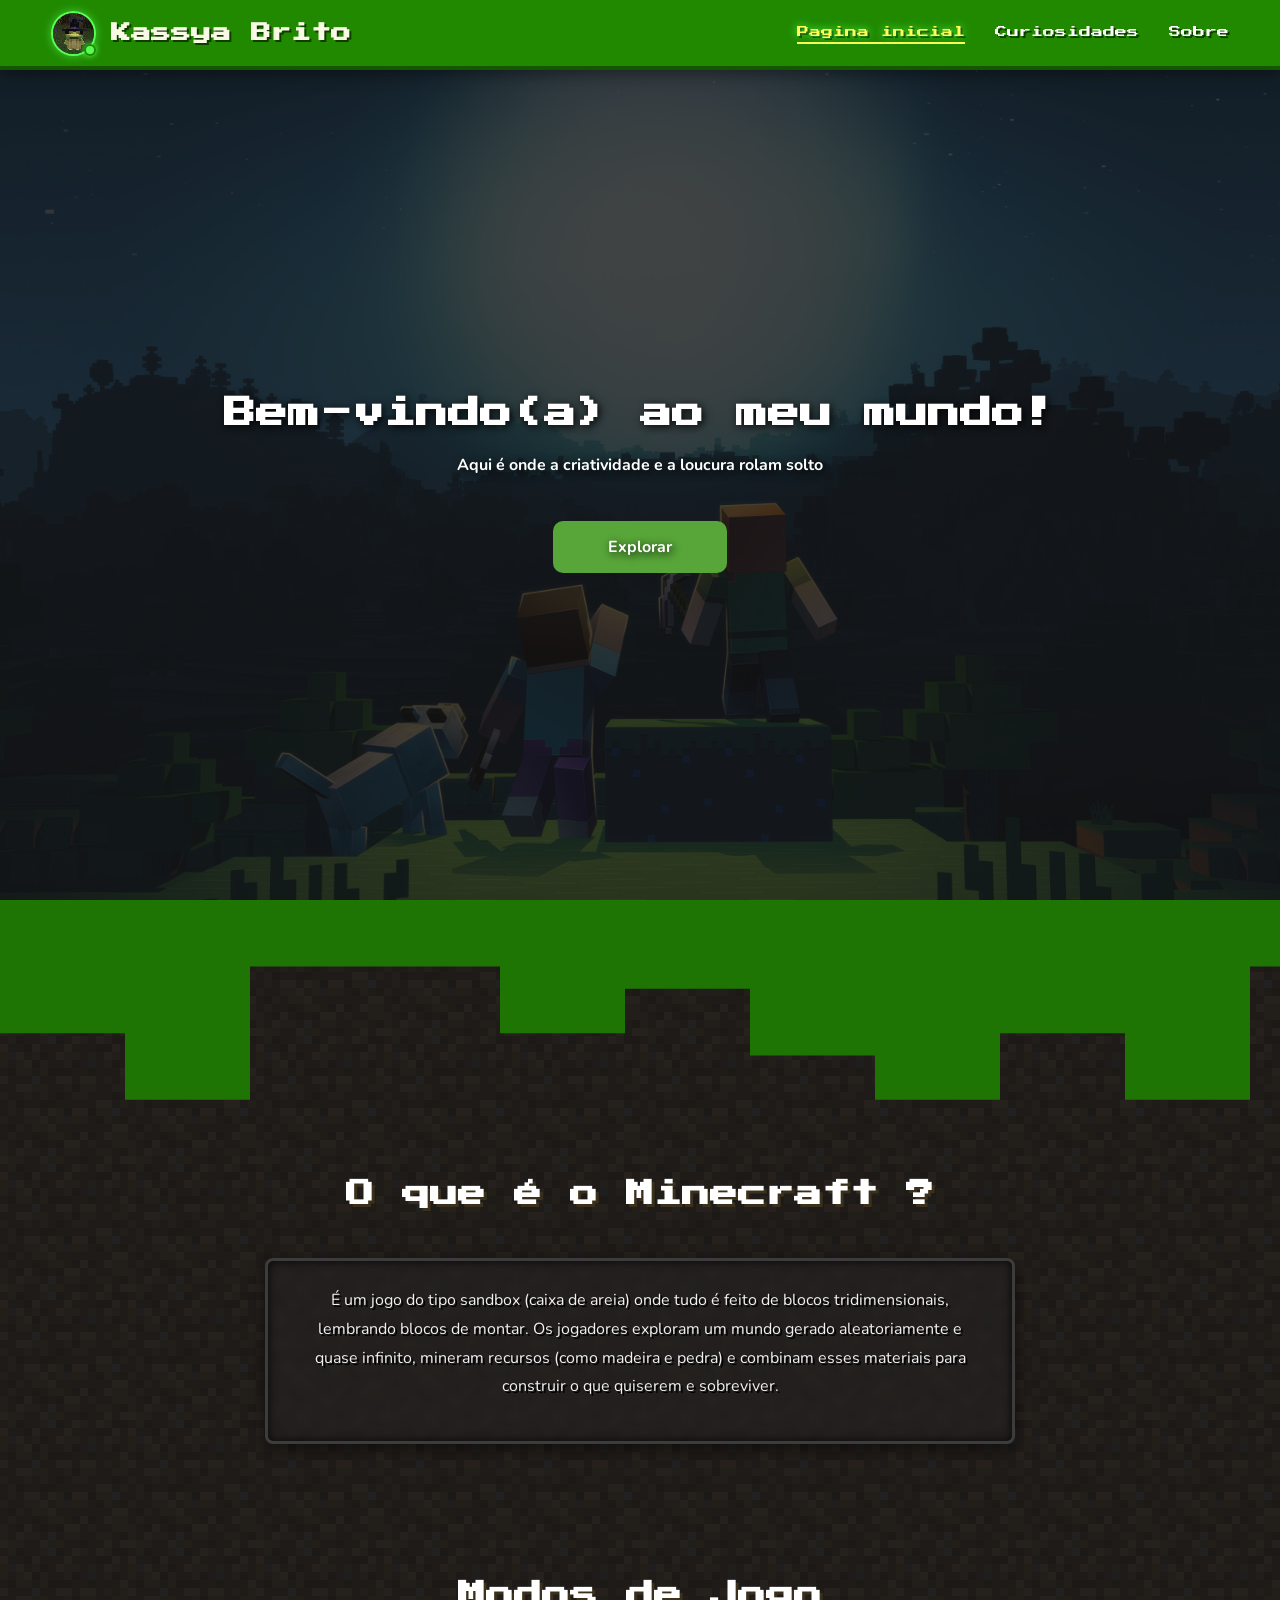
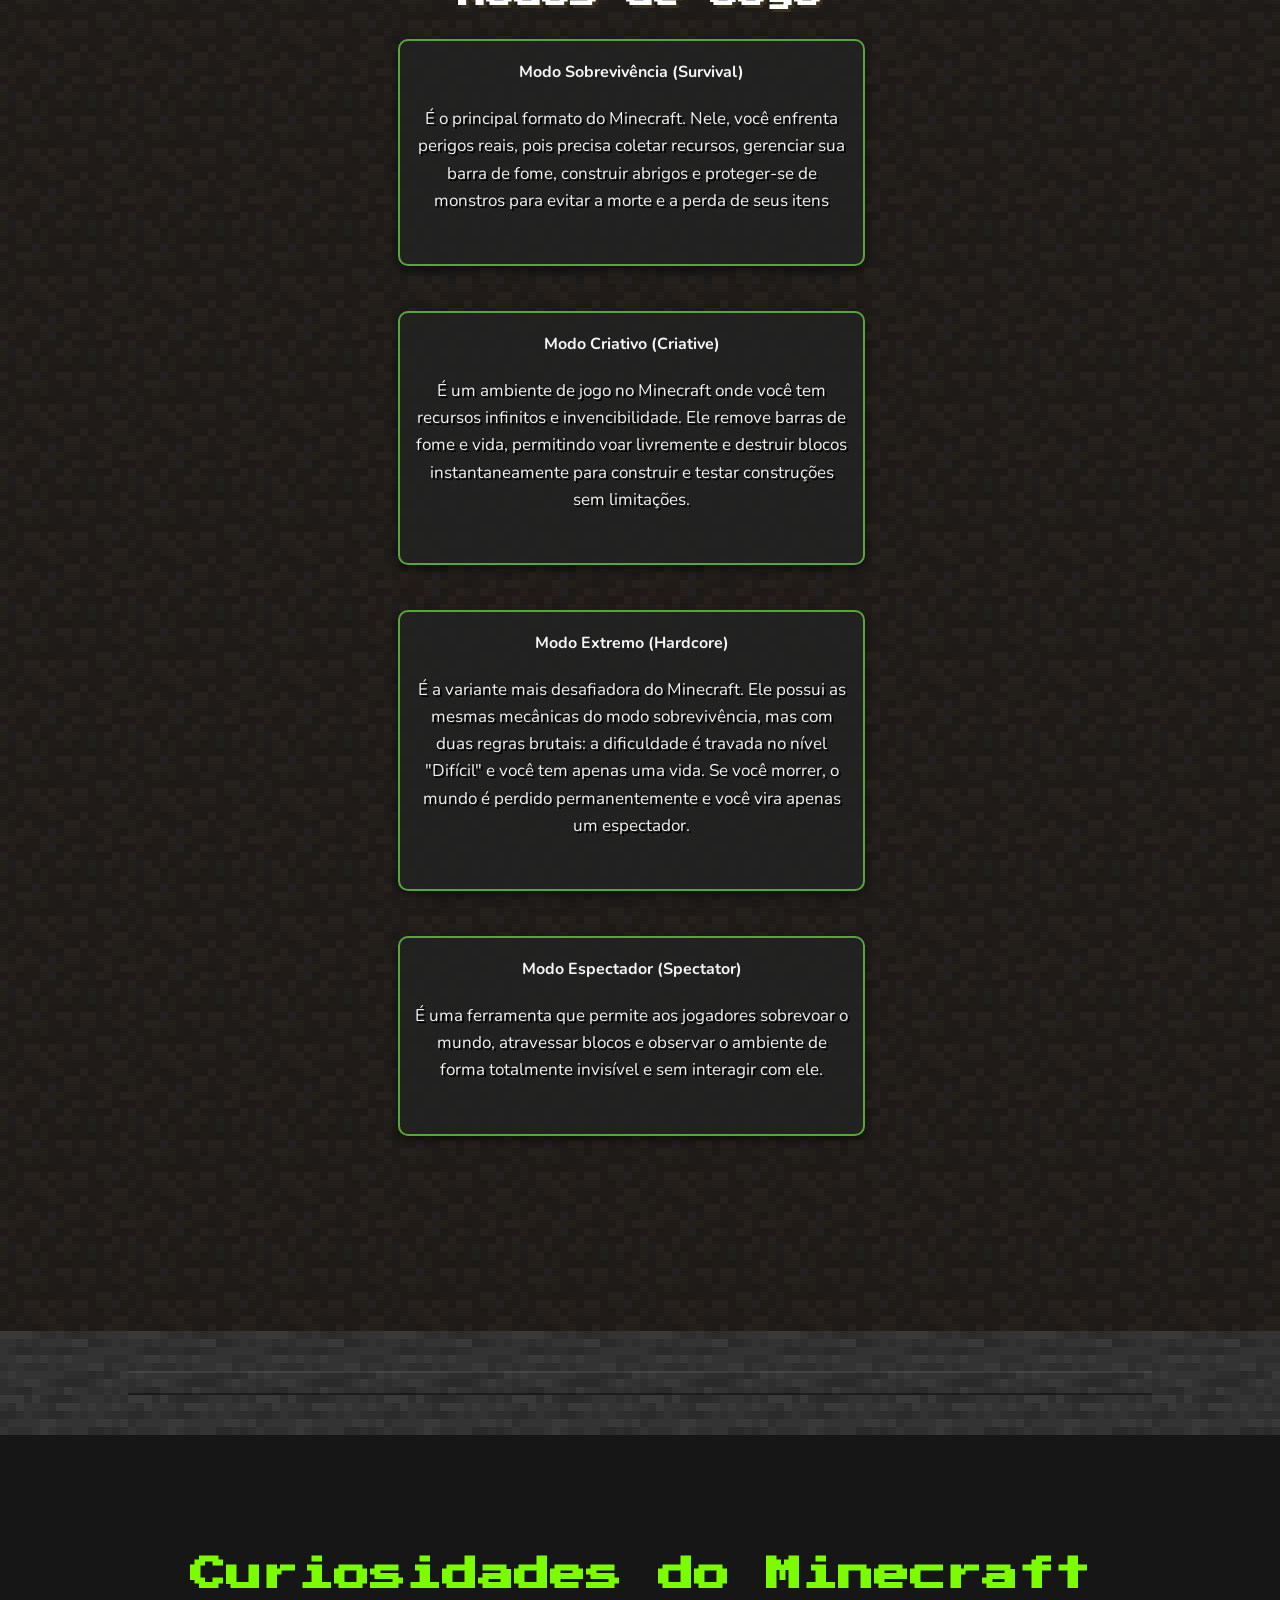
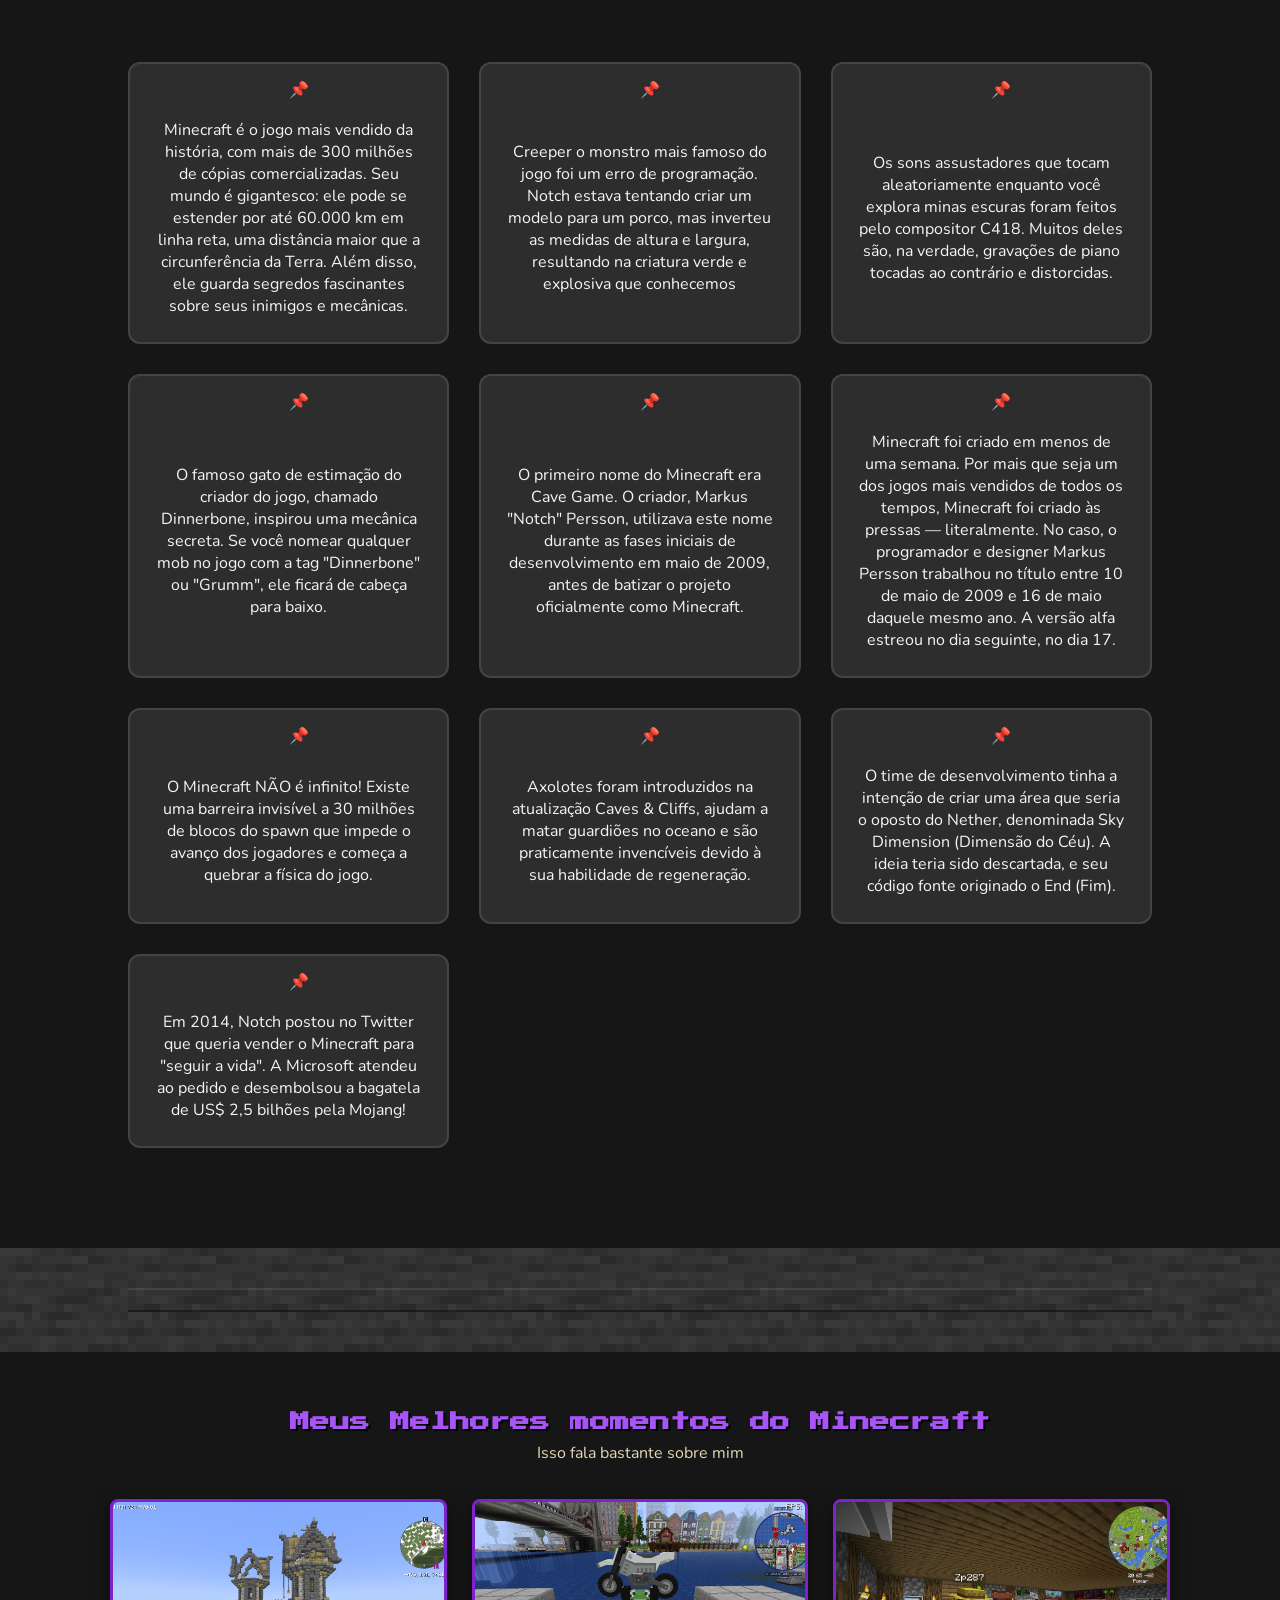
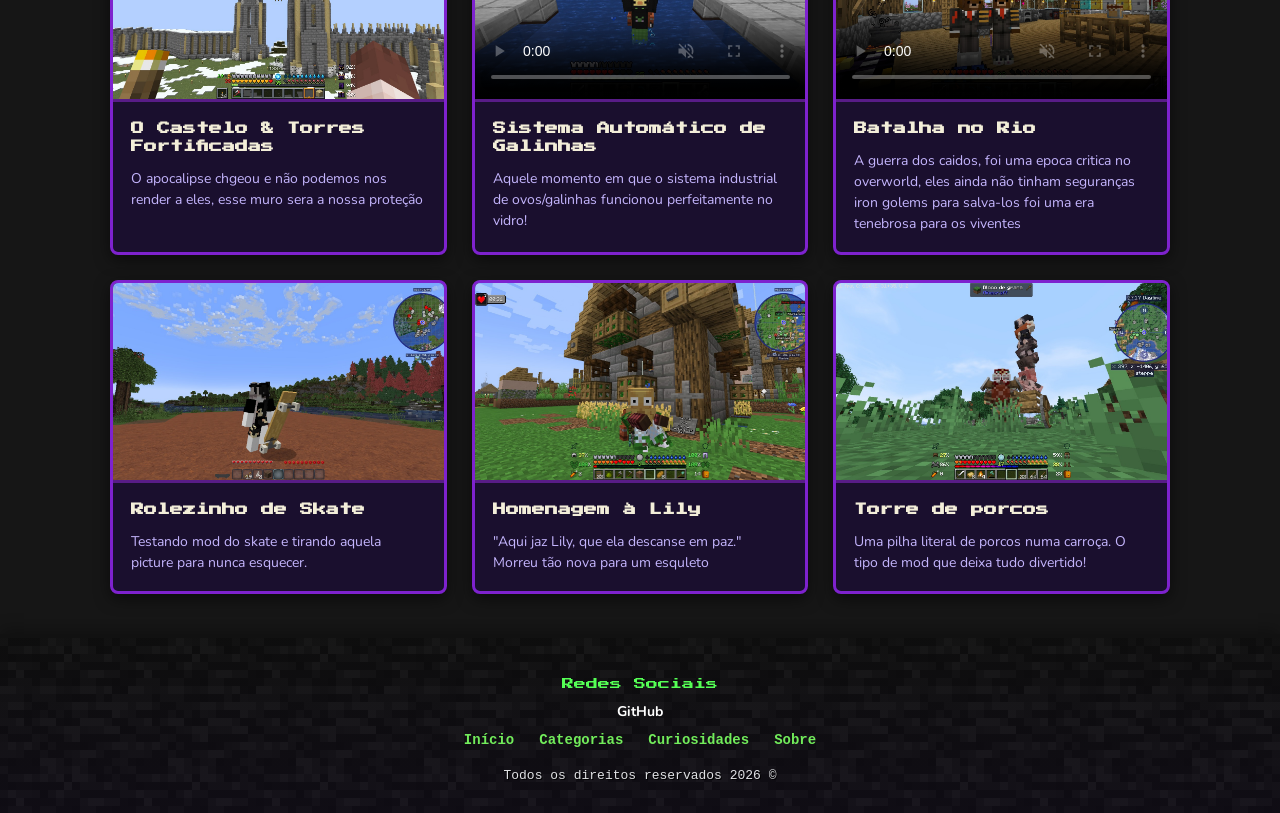
==== commit efad7692: "sobremim6" ====
--- a/index.html
+++ b/index.html
@@ -16,7 +16,7 @@
       href="https://fonts.googleapis.com/css2?family=Nunito:ital,wght@0,200..1000;1,200..1000&family=Press+Start+2P&display=swap"
       rel="stylesheet"
     />
-    <title>Kassya Brito | Site Pessoal | A²o Quadrado </title>
+    <title>Kassya Brito | Site Pessoal | A²o Quadrado</title>
 
     <link rel="stylesheet" href="style.css" />
   </head>
@@ -26,23 +26,32 @@
       <nav class="navg">
         <div class="perfil">
           <div class="fotinha">
-            <img src="imagem/perfil/sapino.jpg" alt="Perfil" class="foto-perfil" loading="lazy">
+            <img
+              src="imagem/perfil/sapino.jpg"
+              alt="Perfil"
+              class="foto-perfil"
+              loading="lazy"
+            />
             <span class="status-oline" title="Oline"></span>
           </div>
           <h1 class="logo">Kassya Brito</h1>
         </div>
-         <!--Para fazer o menu Hamburger-->
-
-            <button class="btn-hamburguer" id="btn-hamburguer" onclick="toggleMenu()" aria-label="Abrir Menu">
+        <!--Para fazer o menu Hamburger-->
+
+        <button
+          class="btn-hamburguer"
+          id="btn-hamburguer"
+          onclick="toggleMenu()"
+          aria-label="Abrir Menu"
+        >
           <span class="linha"></span>
           <span class="linha"></span>
           <span class="linha"></span>
         </button>
 
-
-         <!--Fim menu Hamburger-->
-          
-          <!--Menu/nav-->
+        <!--Fim menu Hamburger-->
+
+        <!--Menu/nav-->
         <section class="menu" id="menu-nav">
           <ul>
             <li><a href="index.html#inicio" id="home">Pagina inicial</a></li>
@@ -53,62 +62,100 @@
       </nav>
     </header>
 
-     <!--FIM Menu/nav-->
+    <!--FIM Menu/nav-->
 
     <!--Final de Header-->
 
-      <div class="overlay-menu" id="overlay-menu" onclick="toggleMenu()"></div>
+    <div class="overlay-menu" id="overlay-menu" onclick="toggleMenu()"></div>
 
     <!--Inicio do main(corpo)-->
     <main>
-      
-        <!--BACKGROUND DO FUNDO DA PAGINA-->
-        <section class="abertura" id="inicio">
-          <img
-            src="imagem/fundos/Background2.jpg"
-            alt=""
-            loading="lazy"
-            class="fundo-principal"
-          />
-
-          <!--FIM BACKGROUND DO FUNDO DA PAGINA-->
-
-          <!--INTRODUÇÃO-->
-           <div class="conteudo">
+      <!--BACKGROUND DO FUNDO DA PAGINA-->
+      <section class="abertura" id="inicio">
+        <img
+          src="imagem/fundos/Background2.jpg"
+          alt=""
+          loading="lazy"
+          class="fundo-principal"
+        />
+
+        <!--FIM BACKGROUND DO FUNDO DA PAGINA-->
+
+        <!--INTRODUÇÃO-->
+        <div class="conteudo">
           <h1>Bem-vindo(a) ao meu mundo!</h1>
           <h2>Aqui é onde a criatividade e a loucura rolam solto</h2>
           <a href="#minecraft" class="botao">Explorar</a>
         </div>
-        </section>   <!-- FIM INTRODUÇÃO-->
-
-         <!-- INIciO DE Conteudo-->
-        <section class="terra" id="minecraft">
-          <h2>Conheça esse mundo louco.</h2>
+      </section>
+      <!-- FIM INTRODUÇÃO-->
+
+      <!-- INIciO DE Conteudo-->
+      <section class="terra" id="minecraft">
+        <h2>O que é o Minecraft ?</h2>
+
+        <div class="inventario">
           <p>
-               <div class="inventario">
-          <p>
-            Neste site vou colocar de tudo um pouco do que curto, até porque não
-            faço a mínima ideia de como falar sobre mim!
+            É um jogo do tipo sandbox (caixa de areia) onde tudo é feito de
+            blocos tridimensionais, lembrando blocos de montar. Os jogadores
+            exploram um mundo gerado aleatoriamente e quase infinito, mineram
+            recursos (como madeira e pedra) e combinam esses materiais para
+            construir o que quiserem e sobreviver.
           </p>
-          <p>
-            Não me responsabilizo pela loucura, mas a diversão eu garanto... eu
-            acho.
-          </p>
-          <p>Aproveite a viagem!</p>
-        </div>
-          </p>
+        </div>
+        <section class="modo-jogo">
+        <h2>Modos de Jogo</h2>
+         
+        <div class="modo-de-jogo">
+         <div class="modo">
+          
+          <h4>Modo Sobrevivência (Survival)</h4>
+          <br>
+          <p>É o principal formato do Minecraft. Nele, você enfrenta perigos reais, pois precisa coletar recursos, gerenciar sua barra de fome, construir abrigos e proteger-se de monstros para evitar a morte e a perda de seus itens</p>
+
+          </div>
+        </div>
+        
+       
+
+        <div class="modo-de-jogo">
+          <div class="modo">
+          <h4>Modo Criativo (Criative)</h4>
+          <br>
+          <p>É um ambiente de jogo no Minecraft onde você tem recursos infinitos e invencibilidade. Ele remove barras de fome e vida, permitindo voar livremente e destruir blocos instantaneamente para construir e testar construções sem limitações.</p>
+          </div>
+        </div>
+          
+        <div class="modo-de-jogo">
+          <div class="modo">
+          <h4>Modo Extremo (Hardcore)</h4>
+           <br>
+          <p> É a variante mais desafiadora do Minecraft. Ele possui as mesmas mecânicas do modo sobrevivência, mas com duas regras brutais: a dificuldade é travada no nível "Difícil" e você tem apenas uma vida. Se você morrer, o mundo é perdido permanentemente e você vira apenas um espectador.</p>
+         </div>
+        </div>
+
+        <div class="modo-de-jogo">
+          <div class="modo">
+          
+            <h4>Modo Espectador (Spectator)</h4>
+          <br>
+          <p> É uma ferramenta que permite aos jogadores sobrevoar o mundo, atravessar blocos e observar o ambiente de forma totalmente invisível e sem interagir com ele.</p>
+          </div>
+        </div>
         </section>
-      
-        <!--DIVISAO DA PAGINA-->
+
+      </section>
+
+      <!--DIVISAO DA PAGINA-->
       <section class="pedra">
         <div class="div-pedra"></div>
       </section>
       <!--DIVISAO DA PAGINA-->
-      
+
       <!-- ==========================
        MURAL DE CURIOSIDADES
     ========================== -->
-     
+
       <section class="curiosidades" id="curiosidades">
         <br />
         <h2>Curiosidades do Minecraft</h2>
@@ -215,71 +262,141 @@
         </div>
       </section>
 
-    <!-- ==========================
+      <!-- ==========================
        FINAL - MURAL DE CURIOSIDADES
     ========================== -->
 
-
-     <!--DIVISAO DA PAGINA-->
+      <!--DIVISAO DA PAGINA-->
       <section class="pedra">
         <div class="div-pedra"></div>
       </section>
       <!--DIVISAO DA PAGINA-->
-
-    
+    </main>
     <!-- ==========================
-       INICIO - [DE] CATEGORIAS
-    ========================== -->
-    
-        <section class="categorias" id="categorias">
-        <!-- SEÇÃO DE coisas -->
-        <h2>Coisas que eu gosto</h2>
-        <div class="Quadrado-de-fora">
-          <div class="categoria-item">
-            <h3>Filmes & Séries</h3>
-            <p>Para maratonar até a madrugada.</p>
-          </div>
-          <div class="categoria-item">
-            <h3>Músicas</h3>
-            <p>Não garanto que são boas, mas eu gosto.</p>
-          </div>
-          <div class="categoria-item">
-            <h3>Jogos</h3>
-            <p>Não conheço muitos, mas me divirto.</p>
-          </div>
-          <div class="categoria-item">
-            <h3>Animais</h3>
-            <p>Bichinhos fofos deixam o dia melhor.</p>
-          </div>
-          <div class="categoria-item">
-            <h3>Comidas</h3>
-            <p>Porque comer bem é uma arte.</p>
-          </div>
-          <div class="categoria-item">
-            <h3>Flores & Plantas</h3>
-            <p>Um pouco de verde pra relaxar.</p>
-          </div>
-        </div>
-      </section>
+       FINAL - [DO] MAIN
+    ========================== -->
+
+    <section class="secao-momentos">
+      <h2 class="titulo-galeria">Meus Melhores momentos do Minecraft</h2>
+      <p class="subtitulo-galeria">Isso fala bastante sobre mim</p>
+
+      <div class="galeria-grid">
+        <!-- Card 1: Grandes Construções -->
+        <div class="momento-card">
+          <div class="card-midia">
+            <img
+              src="imagem/momentos/muralha.jpeg"
+              alt="Torres de Pedra no Minecraft"
+            />
+          </div>
+          <div class="card-info">
+            <h3>O Castelo & Torres Fortificadas</h3>
+            <p>
+              O apocalipse chgeou e não podemos nos render a eles, esse muro
+              sera a nossa proteção
+            </p>
+          </div>
+        </div>
+
+        <!-- Card 2: Fazenda Automática / Aves -->
+        <div class="momento-card">
+          <div class="card-midia">
+            <!-- Podes usar tag de vídeo para os teus clipes -->
+            <video controls poster="imagem/momentos/Prime-era.jpeg" muted loop>
+              <source src="video/galinhas-mine.mp4" type="video/mp4" />
+              Seu navegador não suporta vídeos.
+            </video>
+          </div>
+          <div class="card-info">
+            <h3>Sistema Automático de Galinhas</h3>
+            <p>
+              Aquele momento em que o sistema industrial de ovos/galinhas
+              funcionou perfeitamente no vidro!
+            </p>
+          </div>
+        </div>
+
+        <!-- Card 3: Caçadas com Arco -->
+        <div class="momento-card">
+          <div class="card-midia">
+            <video controls poster="imagem/momentos/Mine-bear.jpeg" muted loop>
+              <source src="video/video mine.mp4" type="video/mp4" />
+              Seu navegador não suporta vídeos.
+            </video>
+          </div>
+          <div class="card-info">
+            <h3>Batalha no Rio</h3>
+            <p>
+              A guerra dos caidos, foi uma epoca critica no overworld, eles
+              ainda não tinham seguranças iron golems para salva-los foi uma era
+              tenebrosa para os viventes
+            </p>
+          </div>
+        </div>
+
+        <!-- Card 4: Momento Engraçado / Skin & Skateboard -->
+        <div class="momento-card">
+          <div class="card-midia">
+            <img
+              src="imagem/momentos/Skate-girl.jpeg"
+              alt="Skin com Skate no Minecraft"
+              loading="lazy"
+            />
+          </div>
+          <div class="card-info">
+            <h3>Rolezinho de Skate</h3>
+            <p>
+              Testando mod do skate e tirando aquela picture para nunca
+              esquecer.
+            </p>
+          </div>
+        </div>
+
+        <!-- Card 5: Lily-->
+        <div class="momento-card">
+          <div class="card-midia">
+            <img
+              src="imagem/momentos/Sit-mine.jpeg"
+              alt="Lápide no Minecraft"
+              loading="lazy"
+            />
+          </div>
+          <div class="card-info">
+            <h3>Homenagem à Lily</h3>
+            <p>
+              "Aqui jaz Lily, que ela descanse em paz." Morreu tão nova para um
+              esquleto
+            </p>
+          </div>
+        </div>
+
+        <!-- Card 6: Torre de porco na Carroça -->
+        <div class="momento-card">
+          <div class="card-midia">
+            <img
+              src="imagem/momentos/pilha de porco.jpeg"
+              alt="Torre de animais empilhados"
+              loading="lazy"
+            />
+          </div>
+          <div class="card-info">
+            <h3>Torre de porcos</h3>
+            <p>
+              Uma pilha literal de porcos numa carroça. O tipo de mod que deixa
+              tudo divertido!
+            </p>
+          </div>
+        </div>
+      </div>
+    </section>
+
     <!-- ==========================
-       FINAL - [DE] CATEGORIAS
-    ========================== -->
-
-
-    </main> <!-- ==========================
-       FINAL - [DO] MAIN
-    ========================== -->
-    
-     <!-- ==========================
        INICIO {DO} FOOTER - RODAPE
     ========================== -->
-    
+
     <footer class="rodadope">
-      
-       <div class="conteudo-rodape">
+      <div class="conteudo-rodape">
         <!-- Voltar ao Topo -->
-       
-       
 
         <!-- Redes Sociais com o botão do GitHub em Verde Vibrante -->
         <div class="redes">
@@ -288,55 +405,52 @@
             <a href="https://github.com/KaahBri" target="_blank">GitHub</a>
           </div>
         </div>
-       
       </div>
 
-        <!-- Menu de Navegação -->
-        <nav class="menu-rodape">
-          <a href="#inicio">Início</a>
-          <a href="#categorias">Categorias</a>
-          <a href="#curiosidades">Curiosidades</a>
-          <a href="sobre.html#sobre">Sobre</a>
-        </nav>
-
-        <!-- Direitos Autorais -->
-        <p class="direitos">Todos os direitos reservados 2026 &copy;</p>
-      </div>
-    </footer><!-- ==========================
+      <!-- Menu de Navegação -->
+      <nav class="menu-rodape">
+        <a href="#inicio">Início</a>
+        <a href="#categorias">Categorias</a>
+        <a href="#curiosidades">Curiosidades</a>
+        <a href="sobre.html#sobre">Sobre</a>
+      </nav>
+
+      <!-- Direitos Autorais -->
+      <p class="direitos">Todos os direitos reservados 2026 &copy;</p>
+    </footer>
+    <!-- ==========================
        FIM{DO} FOOTER - RODAPE
     ========================== -->
-
-
 
     <!-- ==========================
           MENU HAMBURGUER
     ========================== -->
-  <script>
+    <script>
       function toggleMenu() {
-        const menu = document.getElementById('menu-nav');
-        const btn = document.getElementById('btn-hamburguer');
-        const overlay = document.getElementById('overlay-menu');
-
-        menu.classList.toggle('aberto');
-        btn.classList.toggle('ativo');
-        overlay.classList.toggle('ativo');
+        const menu = document.getElementById("menu-nav");
+        const btn = document.getElementById("btn-hamburguer");
+        const overlay = document.getElementById("overlay-menu");
+
+        menu.classList.toggle("aberto");
+        btn.classList.toggle("ativo");
+        overlay.classList.toggle("ativo");
       }
 
       // Fecha o menu ao clicar em qualquer item
-      document.querySelectorAll('#menu-nav ul li a').forEach(link => {
-        link.addEventListener('click', () => {
-          const menu = document.getElementById('menu-nav');
-          const btn = document.getElementById('btn-hamburguer');
-          const overlay = document.getElementById('overlay-menu');
-          
-          menu.classList.remove('aberto');
-          btn.classList.remove('ativo');
-          overlay.classList.remove('ativo');
+      document.querySelectorAll("#menu-nav ul li a").forEach((link) => {
+        link.addEventListener("click", () => {
+          const menu = document.getElementById("menu-nav");
+          const btn = document.getElementById("btn-hamburguer");
+          const overlay = document.getElementById("overlay-menu");
+
+          menu.classList.remove("aberto");
+          btn.classList.remove("ativo");
+          overlay.classList.remove("ativo");
         });
       });
     </script>
 
-     <!-- ==========================
+    <!-- ==========================
           MENU HAMBURGUER
     ========================== -->
   </body>
--- a/style.css
+++ b/style.css
@@ -10,6 +10,7 @@
 body{
     background-color:#161616;
     color:#f5f5f5;
+     overflow-x: hidden;
     font-family:'Nunito', sans-serif;
 }
 
@@ -23,7 +24,7 @@
     position: fixed;
     top: 0;
     left: 0;
-    z-index: 9999;
+    z-index: 1000;
     display: flex;
     align-items: center;
     border-bottom: 4px solid #145700; /* Borda verde mais escura para dar profundidade */
@@ -254,8 +255,11 @@
 
 .terra {
     position: relative;
+    display: flex;
+    flex-direction: column;
+   
     width: 100%;
-    padding: 400px 10% 80px 10%;
+    padding: 150px 10% 80px 10%;
     background-color: #161616; /* Cor escura base para dar profundidade */
     overflow: hidden;
    padding-bottom: 150px;
@@ -306,8 +310,9 @@
     font-family: 'Press Start 2P', system-ui;
     font-size: 28px;
     color: #ffffff;
-    margin-bottom: 90px;
-     text-shadow: 3px 3px 0px #3b301b; /* Sombra estilo Minecraft */
+    padding-top: 130px;
+    margin-bottom: 30px;
+    text-shadow: 3px 3px 0px #3b301b; /* Sombra estilo Minecraft */
     text-align: center;
 }
 
@@ -338,8 +343,41 @@
     backdrop-filter: blur(3px);
 }
 
-
-
+.modo-de-jogo{
+  
+  /*Formatação dos textos*/
+  display: grid;
+  grid-template-columns: repeat(2, 1fr); /* Cria exatamente 3 colunas iguais */
+  gap: 90px;
+  width: 100%;
+  max-width: 1200px; 
+  margin: 0 auto;
+  margin-bottom: 45px;
+  align-items: center;
+}
+
+.modo{
+  width: 100%; /* Cada card se adapta à sua coluna */
+  background: rgba(35, 35, 35, 0.9);
+  min-height: 140px;
+  padding: 20px 15px;
+  border-radius: 10px;
+  border: 2px solid #58a639;
+ 
+  display: flex;
+  flex-direction: column;
+  justify-content: center;
+  align-items: center;
+  text-align: center;
+ margin-left: 270px;
+  transition: all 0.3s ease;
+  cursor: pointer;
+  box-shadow: 0 4px 10px rgba(0, 0, 0, 0.5);
+}
+
+.modo p {
+
+}
 
 .inventario p {
   font-size: 16px;
@@ -446,69 +484,101 @@
     color:#7CFC00;
 }
 
-/* ==========================
- As paradas que eu vou falar
-========================== */
-.categorias h2{
-      font-family: 'Press Start 2P', system-ui;
-    font-size: 28px;
-    color: #7CFC00;
-    margin-top: 150px;
-    margin-bottom: 80px;
-    text-shadow: 3px 3px 0px #1e5502; /* Sombra estilo Minecraft */
-    text-align: center;
-}
-
-.Quadrado-de-fora{
+
+
+
+
+
+/* ==========================================
+   SEÇÃO: GALERIA DE MOMENTOS MINECRAFT
+========================================== */
+
+.secao-momentos {
+  max-width: 1100px;
+  margin: 60px auto 40px auto;
+  padding: 0 20px;
+}
+
+.titulo-galeria {
+  font-family: 'Press Start 2P', cursive;
+  font-size: 20px;
+  color: #a855f7;
+  text-align: center;
+  text-shadow: 2px 2px 0px #000;
+  margin-bottom: 10px;
+}
+
+.subtitulo-galeria {
+  text-align: center;
+  color: #e2d9b7;
+  font-size: 16px;
+  margin-bottom: 35px;
+}
+
+/* Grade Responsiva dos Cards */
+.galeria-grid {
   display: grid;
-  grid-template-columns: repeat(3, 1fr); /* Cria exatamente 3 colunas iguais */
-  gap: 20px;
-  width: 100%;
-  max-width: 900px; /* Aumentamos o limite para caberem 3 cards por linha */
-  margin: 0 auto;
-  margin-bottom: 150px;
-}
-
-.categoria-item {
-    width: 100%; /* Cada card se adapta à sua coluna */
-  background: rgba(35, 35, 35, 0.9);
-  min-height: 140px;
-  padding: 20px 15px;
-  border-radius: 10px;
-  border: 2px solid #58a639;
- 
+  grid-template-columns: repeat(auto-fit, minmax(300px, 1fr));
+  gap: 25px;
+}
+
+/* Card Individual Estilo Minecraft */
+.momento-card {
+  background-color: #1a0f2e;
+  border: 3px solid #7e22ce;
+  border-radius: 8px;
+  overflow: hidden;
+  box-shadow: 0 5px 15px rgba(0, 0, 0, 0.5);
+  transition: transform 0.3s ease, box-shadow 0.3s ease;
   display: flex;
   flex-direction: column;
-  justify-content: center;
-  align-items: center;
-  text-align: center;
- 
-  transition: all 0.3s ease;
-  cursor: pointer;
-  box-shadow: 0 4px 10px rgba(0, 0, 0, 0.5);
-}
-
-/* Efeito ao passar o mouse */
-.categoria-item:hover {
-    transform: translateY(-6px) scale(1.03);
-    border-color: #FFFF55;     /* Amarelo XP */
-    box-shadow: 0 0 15px rgba(255, 255, 85, 0.4);
-    background: rgba(45, 45, 45, 0.95);
-}
-
-.categoria-item h3 {
-    font-size: 16px;
-    color: #55FF55;            /* Verde XP brilhante */
-    margin-bottom: 8px;
-    text-shadow: 1px 1px 0px #000;
-}
-
-.categoria-item p {
-    font-size: 13px;
-    color: #ccc;
-    line-height: 1.3;
-    margin: 0;
-    text-shadow: 1px 1px 0px #000;
+}
+
+.momento-card:hover {
+  transform: translateY(-6px);
+  box-shadow: 0 8px 25px rgba(168, 85, 247, 0.4);
+  border-color: #a855f7;
+}
+
+/* Mídia do Card (Foto ou Vídeo) */
+.card-midia {
+  width: 100%;
+  height: 200px;
+  background-color: #0b0712;
+  overflow: hidden;
+  border-bottom: 3px solid #581c87;
+}
+
+.card-midia img, 
+.card-midia video {
+  width: 100%;
+  height: 100%;
+  object-fit: cover;
+  display: block;
+}
+
+/* Conteúdo de Texto do Card */
+.card-info {
+  padding: 18px;
+  flex-grow: 1;
+  display: flex;
+  flex-direction: column;
+}
+
+.card-info h3 {
+  font-family: 'Press Start 2P', cursive;
+  font-size: 13px;
+  color: #f3eed9;
+  margin-top: 0;
+  margin-bottom: 12px;
+  line-height: 1.4;
+}
+
+.card-info p {
+  color: #c4b5fd;
+  font-size: 14px;
+  line-height: 1.5;
+  margin: 0;
 }
 
 /* ==========================
@@ -560,7 +630,7 @@
 }
 
 .redes a {
-    color: #e2d9b7;
+    color: #ffffff;
     text-decoration: none;
     font-size: 14px;
     font-weight: bold;
@@ -569,7 +639,7 @@
 }
 
 .redes a:hover {
-    color: #ffffff;
+    color: #ffff55;
     text-shadow: 0 0 8px #55FF55;
 }
 
@@ -608,9 +678,9 @@
 /* ==============================================
    RESPONSIVO PARA CELULAR
    ============================================== */
-@media (max-width: 900px) {
+@media (max-width: 600px) {
     /* Exibe o botão hambúrguer no celular */
-    .btn-hamburguer{
+    .btn-hamburguer {
         display: flex;
     }
 
@@ -652,30 +722,22 @@
     }
 }
 
-@media (max-width: 600px) {
-    .Quadrado-de-fora {
-        grid-template-columns: 1fr;
-    }
-
-    .logo {
-        font-size: 14px;
-    }
-}
-
-
-
-
-
-
-
-
-
-
-
-
-
-
-
-
-
-
+
+
+
+
+
+
+
+
+
+
+
+
+
+
+
+
+
+
+
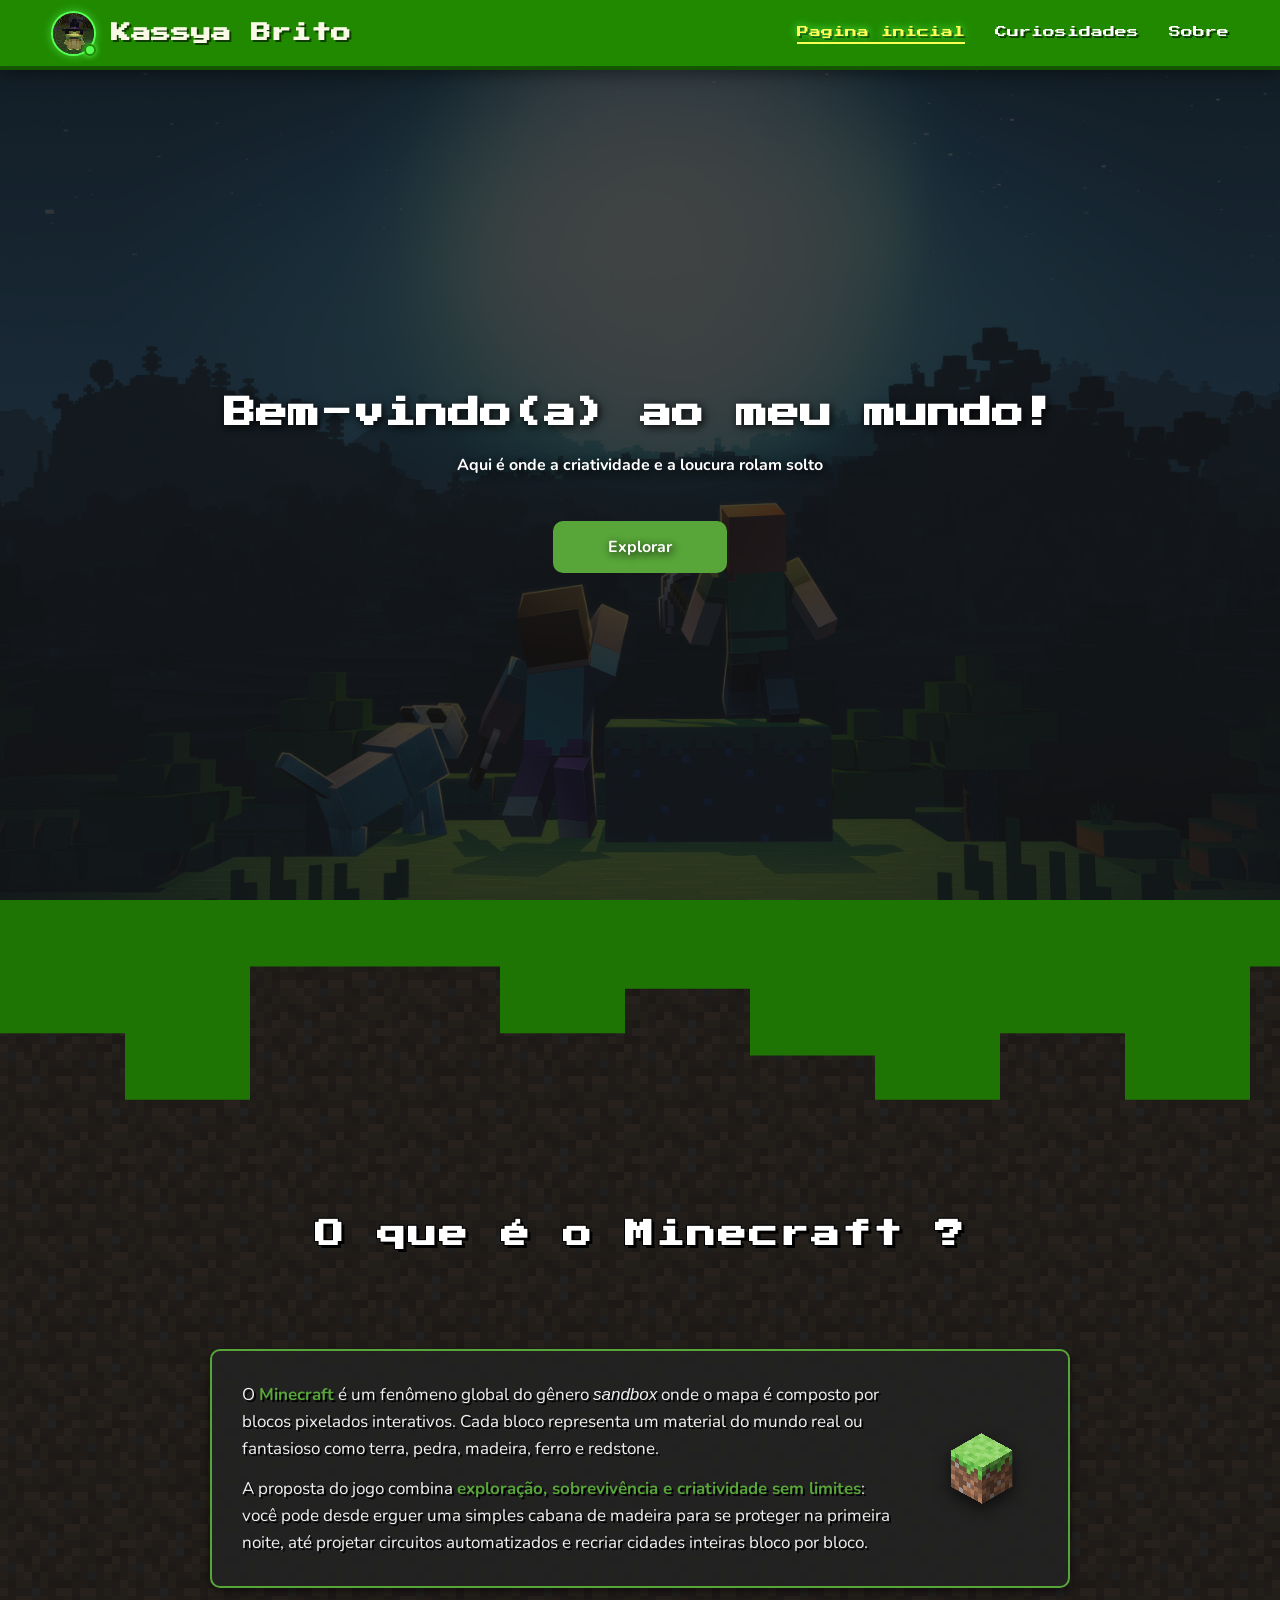
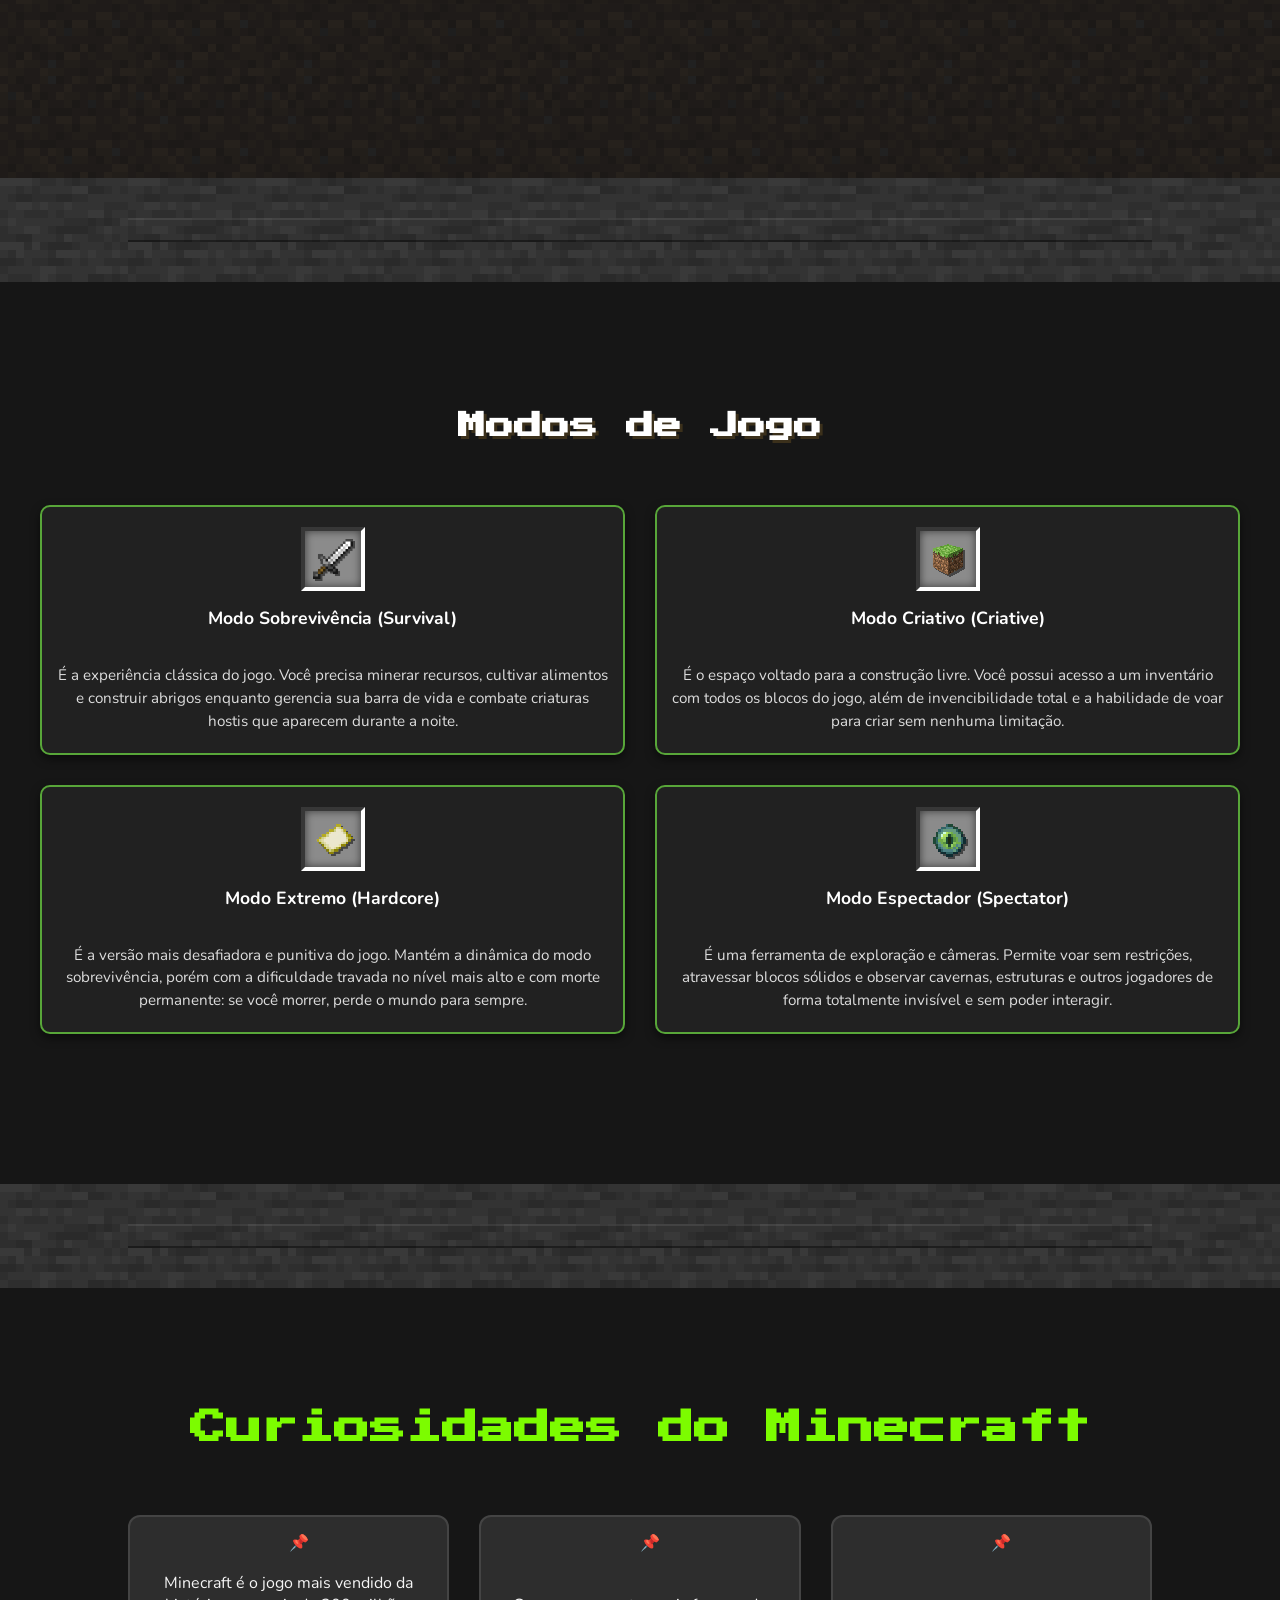
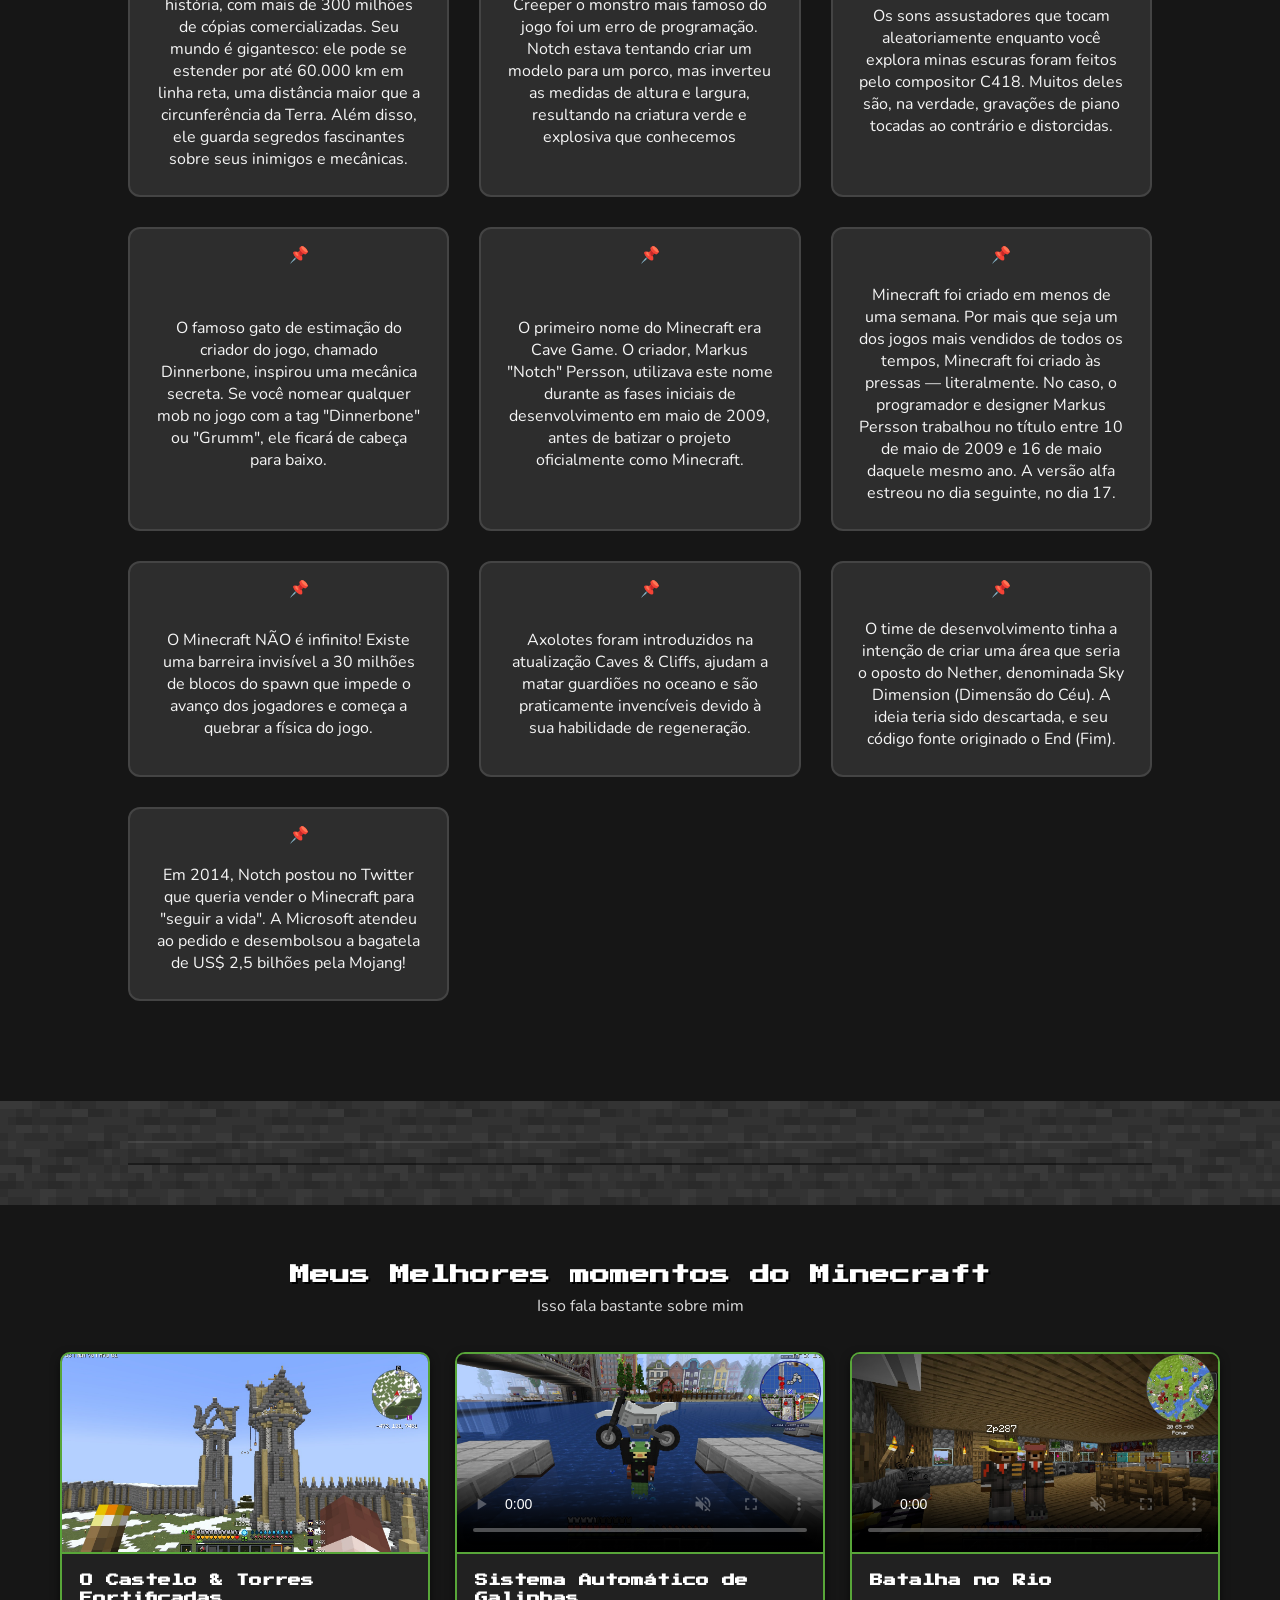
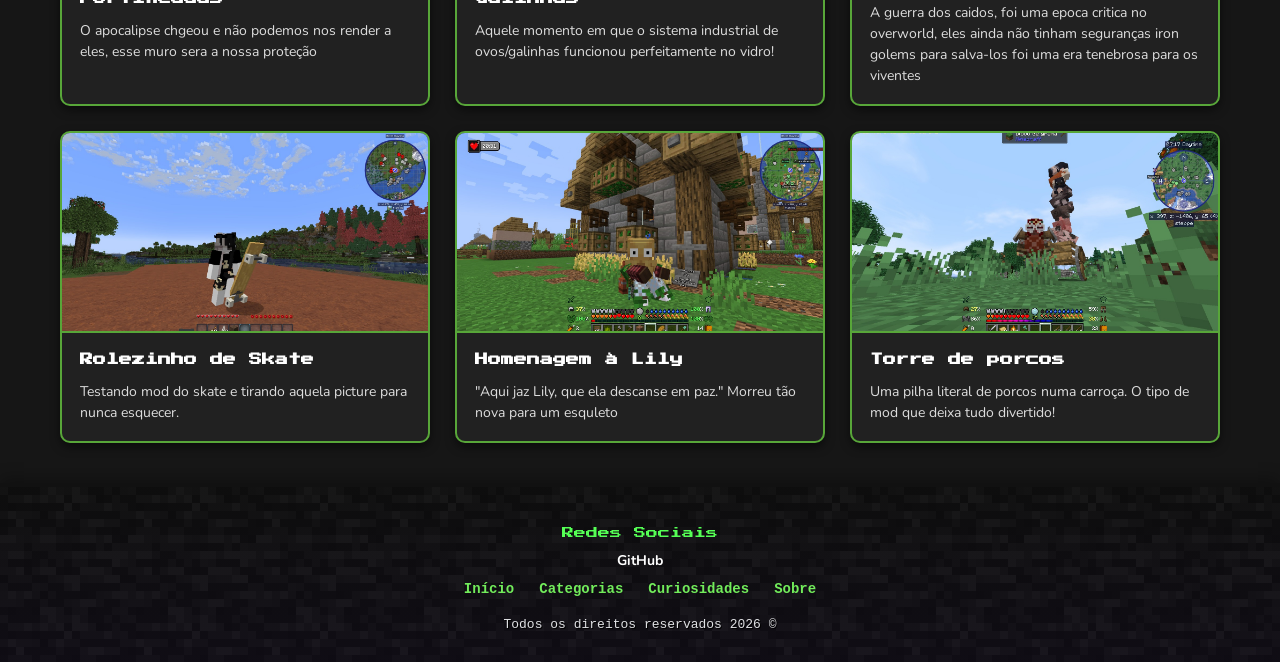
==== commit 9b443999: "sobremim7" ====
--- a/index.html
+++ b/index.html
@@ -92,59 +92,90 @@
 
       <!-- INIciO DE Conteudo-->
       <section class="terra" id="minecraft">
-        <h2>O que é o Minecraft ?</h2>
-
-        <div class="inventario">
-          <p>
-            É um jogo do tipo sandbox (caixa de areia) onde tudo é feito de
-            blocos tridimensionais, lembrando blocos de montar. Os jogadores
-            exploram um mundo gerado aleatoriamente e quase infinito, mineram
-            recursos (como madeira e pedra) e combinam esses materiais para
-            construir o que quiserem e sobreviver.
-          </p>
-        </div>
+        <section class="sobre-minecraft">
+        
+  <h2>O que é o Minecraft ?</h2>
+
+  <div class="card-sobre">
+    <div class="texto-sobre">
+      <p>
+  O <strong>Minecraft</strong> é um fenômeno global do gênero <em>sandbox</em> onde o mapa é composto por blocos pixelados interativos. Cada bloco representa um material do mundo real ou fantasioso como terra, pedra, madeira, ferro e redstone.
+</p>
+<p>
+  A proposta do jogo combina <strong>exploração, sobrevivência e criatividade sem limites</strong>: você pode desde erguer uma simples cabana de madeira para se proteger na primeira noite, até projetar circuitos automatizados e recriar cidades inteiras bloco por bloco.
+</p>
+    </div>
+
+    <div class="imagem-sobre">
+      <img src="imagem/icones/Minecraft-JAVA.png" alt="Bloco de Grama do Minecraft">
+    </div>
+  </div>
+</section>
+
+
+      </section>
+
+      
+           <!--DIVISAO DA PAGINA-->
+      <section class="pedra">
+        <div class="div-pedra"></div>
+      </section>
+      <!--DIVISAO DA PAGINA-->
         <section class="modo-jogo">
         <h2>Modos de Jogo</h2>
          
         <div class="modo-de-jogo">
-         <div class="modo">
-          
+         
+          <div class="modo">
+           <div class="slot-item">
+           <img src="imagem/icones/espada-de-ferro.webp" alt="Olho do Ender" class="icone-modo">
+           </div>
           <h4>Modo Sobrevivência (Survival)</h4>
           <br>
-          <p>É o principal formato do Minecraft. Nele, você enfrenta perigos reais, pois precisa coletar recursos, gerenciar sua barra de fome, construir abrigos e proteger-se de monstros para evitar a morte e a perda de seus itens</p>
-
-          </div>
-        </div>
+          <p>É a experiência clássica do jogo. Você precisa minerar recursos, cultivar alimentos e construir abrigos enquanto gerencia sua barra de vida e combate criaturas hostis que aparecem durante a noite.</p>
+        
+          </div>
+        
         
        
 
-        <div class="modo-de-jogo">
+  
           <div class="modo">
+           <div class="slot-item">
+           <img src="imagem/icones/bloco-de-terra.png" alt="Olho do Ender" class="icone-modo">
+           </div>
           <h4>Modo Criativo (Criative)</h4>
           <br>
-          <p>É um ambiente de jogo no Minecraft onde você tem recursos infinitos e invencibilidade. Ele remove barras de fome e vida, permitindo voar livremente e destruir blocos instantaneamente para construir e testar construções sem limitações.</p>
-          </div>
-        </div>
+          <p>É o espaço voltado para a construção livre. Você possui acesso a um inventário com todos os blocos do jogo, além de invencibilidade total e a habilidade de voar para criar sem nenhuma limitação.</p>
+        
+          </div>
+     
           
-        <div class="modo-de-jogo">
+    
           <div class="modo">
+            <div class="slot-item">
+           <img src="imagem/icones/MAPA.png" alt="Olho do Ender" class="icone-modo icone-aumentar">
+           </div>
           <h4>Modo Extremo (Hardcore)</h4>
            <br>
-          <p> É a variante mais desafiadora do Minecraft. Ele possui as mesmas mecânicas do modo sobrevivência, mas com duas regras brutais: a dificuldade é travada no nível "Difícil" e você tem apenas uma vida. Se você morrer, o mundo é perdido permanentemente e você vira apenas um espectador.</p>
+          <p> É a versão mais desafiadora e punitiva do jogo. Mantém a dinâmica do modo sobrevivência, porém com a dificuldade travada no nível mais alto e com morte permanente: se você morrer, perde o mundo para sempre.</p>
+          
          </div>
-        </div>
-
-        <div class="modo-de-jogo">
+   
+
+       
           <div class="modo">
-          
+            <div class="slot-item">
+           <img src="imagem/icones/Olho-de-ender.webp" alt="Olho do Ender" class="icone-modo">
+           </div>
             <h4>Modo Espectador (Spectator)</h4>
           <br>
-          <p> É uma ferramenta que permite aos jogadores sobrevoar o mundo, atravessar blocos e observar o ambiente de forma totalmente invisível e sem interagir com ele.</p>
-          </div>
+          <p> É uma ferramenta de exploração e câmeras. Permite voar sem restrições, atravessar blocos sólidos e observar cavernas, estruturas e outros jogadores de forma totalmente invisível e sem poder interagir.</p>
+          
+        </div>
+        
         </div>
         </section>
-
-      </section>
 
       <!--DIVISAO DA PAGINA-->
       <section class="pedra">
@@ -271,11 +302,7 @@
         <div class="div-pedra"></div>
       </section>
       <!--DIVISAO DA PAGINA-->
-    </main>
-    <!-- ==========================
-       FINAL - [DO] MAIN
-    ========================== -->
-
+    
     <section class="secao-momentos">
       <h2 class="titulo-galeria">Meus Melhores momentos do Minecraft</h2>
       <p class="subtitulo-galeria">Isso fala bastante sobre mim</p>
@@ -390,6 +417,12 @@
       </div>
     </section>
 
+    </main>
+    <!-- ==========================
+       FINAL - [DO] MAIN
+    ========================== -->
+
+
     <!-- ==========================
        INICIO {DO} FOOTER - RODAPE
     ========================== -->
@@ -407,7 +440,7 @@
         </div>
       </div>
 
-      <!-- Menu de Navegação -->
+      <!-- Menu de Navegação do pé -->
       <nav class="menu-rodape">
         <a href="#inicio">Início</a>
         <a href="#categorias">Categorias</a>
@@ -422,36 +455,10 @@
        FIM{DO} FOOTER - RODAPE
     ========================== -->
 
-    <!-- ==========================
-          MENU HAMBURGUER
-    ========================== -->
-    <script>
-      function toggleMenu() {
-        const menu = document.getElementById("menu-nav");
-        const btn = document.getElementById("btn-hamburguer");
-        const overlay = document.getElementById("overlay-menu");
-
-        menu.classList.toggle("aberto");
-        btn.classList.toggle("ativo");
-        overlay.classList.toggle("ativo");
-      }
-
-      // Fecha o menu ao clicar em qualquer item
-      document.querySelectorAll("#menu-nav ul li a").forEach((link) => {
-        link.addEventListener("click", () => {
-          const menu = document.getElementById("menu-nav");
-          const btn = document.getElementById("btn-hamburguer");
-          const overlay = document.getElementById("overlay-menu");
-
-          menu.classList.remove("aberto");
-          btn.classList.remove("ativo");
-          overlay.classList.remove("ativo");
-        });
-      });
-    </script>
-
-    <!-- ==========================
-          MENU HAMBURGUER
-    ========================== -->
+  
+
   </body>
+
+   <script src="js/script.js"></script>
+
 </html>
--- a/style.css
+++ b/style.css
@@ -328,32 +328,143 @@
 
 }
 
-/*Caixa com o primeiro aviso de informação*/
-
-.inventario{
-   
-    background: rgba(37, 36, 36, 0.55);
-    border: 3px solid #3c3c3c;
-    border-radius: 8px;
-    padding: 25px 35px;
-    max-width: 750px;
-    margin: 20px auto 7px auto; /* Espaço até os cards */
-
-    box-shadow: inset 0 0 10px rgba(0, 0, 0, 0.8), 0 4px 15px rgba(0, 0, 0, 0.5);
-    backdrop-filter: blur(3px);
-}
+.sobre-minecraft {
+  width: 100%;
+  max-width: 900px; /* Reduzido levemente para o card não ficar esticado demais */
+  margin: 0 auto;
+  padding: 40px 20px;
+}
+
+.sobre-minecraft h2 {
+  font-family: 'Press Start 2P', cursive;
+  font-size: 1.8rem;
+  color: #ffffff;
+
+  
+  /* Sombra 3D marcante no estilo dos menus do jogo */
+  text-shadow: 
+    3px 3px 0px #000000,
+    -1px -1px 0px #000000,  
+     1px -1px 0px #000000,
+    -1px  1px 0px #000000,
+     1px  1px 0px #000000;
+  
+  letter-spacing: 2px;
+  margin-bottom: 100px;
+}
+
+
+
+/* Card Principal */
+.card-sobre {
+  background: rgba(35, 35, 35, 0.9);
+  border: 2px solid #58a639;
+  border-radius: 10px;
+  padding: 30px;
+  box-shadow: 0 4px 10px rgba(0, 0, 0, 0.5);
+
+  /* Ativa o Flexbox para colocar lado a lado e centralizar tudo */
+  display: flex;
+  align-items: center; 
+  justify-content: flex-start;
+  gap: 30px;
+  transition: all 0.3s ease;
+}
+
+.card-sobre:hover {
+  border-color: #74d84c;
+  box-shadow: 0 8px 20px rgba(88, 166, 57, 0.3);
+}
+
+/* Imagem e efeito de flutuação */
+.imagem-sobre {
+  flex-shrink: 0; /* Impede que a imagem encolha */
+  display: flex;
+  align-items: center;
+  justify-content: center;
+}
+
+.imagem-sobre img {
+  width: 110px;
+  height: auto;
+  image-rendering: pixelated;
+  filter: drop-shadow(0 6px 8px rgba(0, 0, 0, 0.6));
+  animation: flutuar 3s ease-in-out infinite; /* Efeito suave de flutuação estilo item de jogo */
+}
+
+@keyframes flutuar {
+  0%, 100% {
+    transform: translateY(0px);
+  }
+  50% {
+    transform: translateY(-6px);
+  }
+}
+
+/* Texto interno */
+.texto-sobre {
+  flex: 1;
+  color: #ddd;
+  font-size: 15px;
+  line-height: 1.6;
+  text-align: left;
+}
+
+.texto-sobre p {
+  margin-bottom: 12px;
+}
+
+.texto-sobre p:last-child {
+  margin-bottom: 0;
+}
+
+.texto-sobre strong {
+  color: #58a639;
+}
+
+/* Ajuste Responsivo para Celular */
+@media (max-width: 600px) {
+  .card-sobre {
+    flex-direction: column;
+    text-align: center;
+  }
+  
+  .texto-sobre {
+    text-align: center;
+  }
+  
+  .imagem-sobre img {
+    width: 80px;
+  }
+}
+
+/*MODOS DE JOGO*/
 
 .modo-de-jogo{
   
   /*Formatação dos textos*/
   display: grid;
   grid-template-columns: repeat(2, 1fr); /* Cria exatamente 3 colunas iguais */
-  gap: 90px;
+  gap: 30px;
   width: 100%;
   max-width: 1200px; 
+    
+  padding-bottom: 150px;
   margin: 0 auto;
-  margin-bottom: 45px;
   align-items: center;
+  padding-top: 35px ;
+}
+
+.modo-jogo h2{
+
+     font-family: 'Press Start 2P', system-ui;
+    font-size: 28px;
+    color: #ffffff;
+    padding-top: 130px;
+    margin-bottom: 30px;
+    text-shadow: 3px 3px 0px #3b301b; /* Sombra estilo Minecraft */
+    text-align: center;
+
 }
 
 .modo{
@@ -363,28 +474,87 @@
   padding: 20px 15px;
   border-radius: 10px;
   border: 2px solid #58a639;
- 
+
   display: flex;
   flex-direction: column;
   justify-content: center;
   align-items: center;
   text-align: center;
- margin-left: 270px;
+ 
   transition: all 0.3s ease;
-  cursor: pointer;
   box-shadow: 0 4px 10px rgba(0, 0, 0, 0.5);
 }
 
+.modo:hover {
+    transform: translateY(-6px) scale(1.03);
+    border-color: #FFFF55;     /* Amarelo XP */
+    box-shadow: 0 0 15px rgba(255, 255, 85, 0.4);
+    background: rgba(45, 45, 45, 0.95);
+}
+
+/* Quadradinho do Inventário (Slot) */
+.slot-item {
+  width: 64px;
+  height: 64px;
+  background-color: #8b8b8b; /* Fundo cinza original do Minecraft */
+  
+  /* Bordas duplas para criar o efeito 3D escavado igual ao do jogo */
+  border: 4px solid;
+  border-color: #373737 #ffffff #ffffff #373737;
+  
+  display: flex;
+  align-items: center;
+  justify-content: center;
+  
+  margin-bottom: 15px;
+  box-shadow: inset 0 0 8px rgba(0, 0, 0, 0.6);
+  transition: all 0.3s ease;
+}
+
+/* Ajuste do ícone para caber certinho no slot */
+.icone-modo {
+  width: 40px;
+  height: 40px;
+  object-fit: contain;
+  image-rendering: pixelated; /* Mantém os pixels definidos */
+  filter: drop-shadow(2px 2px 0px rgba(0, 0, 0, 0.5));
+}
+
+.icone-modo.icone-aumentar {
+  width: 64px;  /* Ou um valor maior como 56px se preferir */
+  height: 64px;
+}
+
+.modo-jogo h2{
+  text-align: center;
+  margin-bottom: 30px;
+}
+
+.modo:hover {
+  transform: translateY(-5px);
+  border-color: #74d84c;
+}
+
+/* Efeito ao passar o mouse: o slot fica dourado/iluminado! */
+.modo:hover .slot-item {
+  border-color: #fce000 #f7b100 #f7b100 #fce000; /* Borda dourada de seleção */
+  background-color: #a0a0a0;
+  box-shadow: 0 0 10px rgba(252, 224, 0, 0.5);
+}
+
+.modo h4 {
+  color: #fff;
+  margin-bottom: 12px;
+  font-size: 1.1rem;
+}
+
 .modo p {
-
-}
-
-.inventario p {
-  font-size: 16px;
-  line-height: 1.8; /* Dá mais espaço entre as linhas */
-  margin-bottom: 15px; /* Espaço entre cada parágrafo */
-  text-align: center;
-}
+  color: #ddd;
+  line-height: 1.5;
+  font-size: 0.95rem;
+}
+
+/*MODOS DE JOGO*/
 .pedra{
     background-image:url('imagem/decorativo/pedraTextura.png');
     image-rendering:pixelated;
@@ -494,7 +664,7 @@
 ========================================== */
 
 .secao-momentos {
-  max-width: 1100px;
+  max-width: 1200px; /* Alinhado com a largura max das outras seções */
   margin: 60px auto 40px auto;
   padding: 0 20px;
 }
@@ -502,7 +672,7 @@
 .titulo-galeria {
   font-family: 'Press Start 2P', cursive;
   font-size: 20px;
-  color: #a855f7;
+  color: #fff; /* Título principal branco para se destacar no fundo escuro */
   text-align: center;
   text-shadow: 2px 2px 0px #000;
   margin-bottom: 10px;
@@ -510,7 +680,7 @@
 
 .subtitulo-galeria {
   text-align: center;
-  color: #e2d9b7;
+  color: #ddd;
   font-size: 16px;
   margin-bottom: 35px;
 }
@@ -524,29 +694,29 @@
 
 /* Card Individual Estilo Minecraft */
 .momento-card {
-  background-color: #1a0f2e;
-  border: 3px solid #7e22ce;
-  border-radius: 8px;
+  background: rgba(35, 35, 35, 0.9); /* Fundo igual ao dos Modos e Sobre */
+  border: 2px solid #58a639; /* Borda verde característica */
+  border-radius: 10px;
   overflow: hidden;
-  box-shadow: 0 5px 15px rgba(0, 0, 0, 0.5);
-  transition: transform 0.3s ease, box-shadow 0.3s ease;
+  box-shadow: 0 4px 10px rgba(0, 0, 0, 0.5);
+  transition: transform 0.3s ease, border-color 0.3s ease, box-shadow 0.3s ease;
   display: flex;
   flex-direction: column;
 }
 
 .momento-card:hover {
-  transform: translateY(-6px);
-  box-shadow: 0 8px 25px rgba(168, 85, 247, 0.4);
-  border-color: #a855f7;
+  transform: translateY(-5px);
+  border-color: #74d84c; /* Verde mais vivo ao passar o mouse */
+  box-shadow: 0 8px 20px rgba(88, 166, 57, 0.3);
 }
 
 /* Mídia do Card (Foto ou Vídeo) */
 .card-midia {
   width: 100%;
   height: 200px;
-  background-color: #0b0712;
+  background-color: #1a1a1a;
   overflow: hidden;
-  border-bottom: 3px solid #581c87;
+  border-bottom: 2px solid #58a639; /* Linha de divisão verde */
 }
 
 .card-midia img, 
@@ -568,14 +738,14 @@
 .card-info h3 {
   font-family: 'Press Start 2P', cursive;
   font-size: 13px;
-  color: #f3eed9;
+  color: #fff;
   margin-top: 0;
   margin-bottom: 12px;
   line-height: 1.4;
 }
 
 .card-info p {
-  color: #c4b5fd;
+  color: #ddd; /* Texto claro para boa leitura */
   font-size: 14px;
   line-height: 1.5;
   margin: 0;
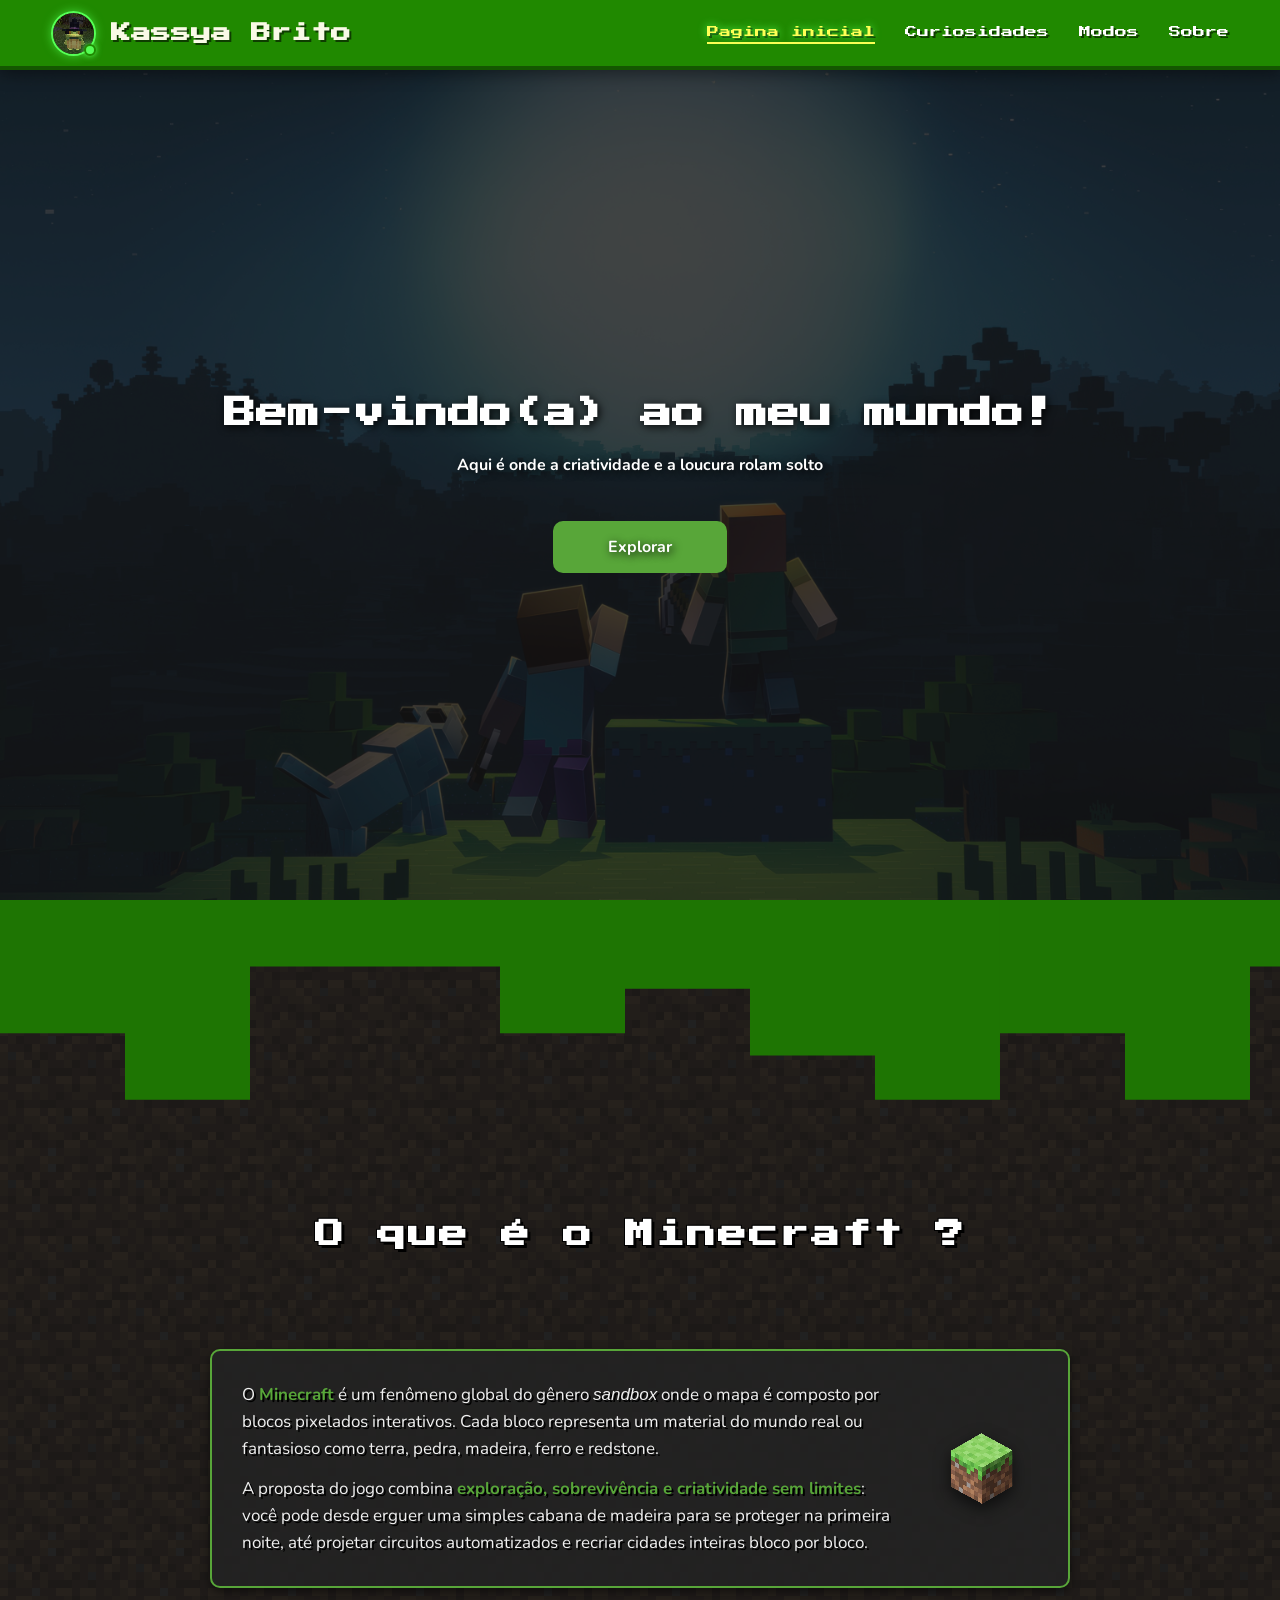
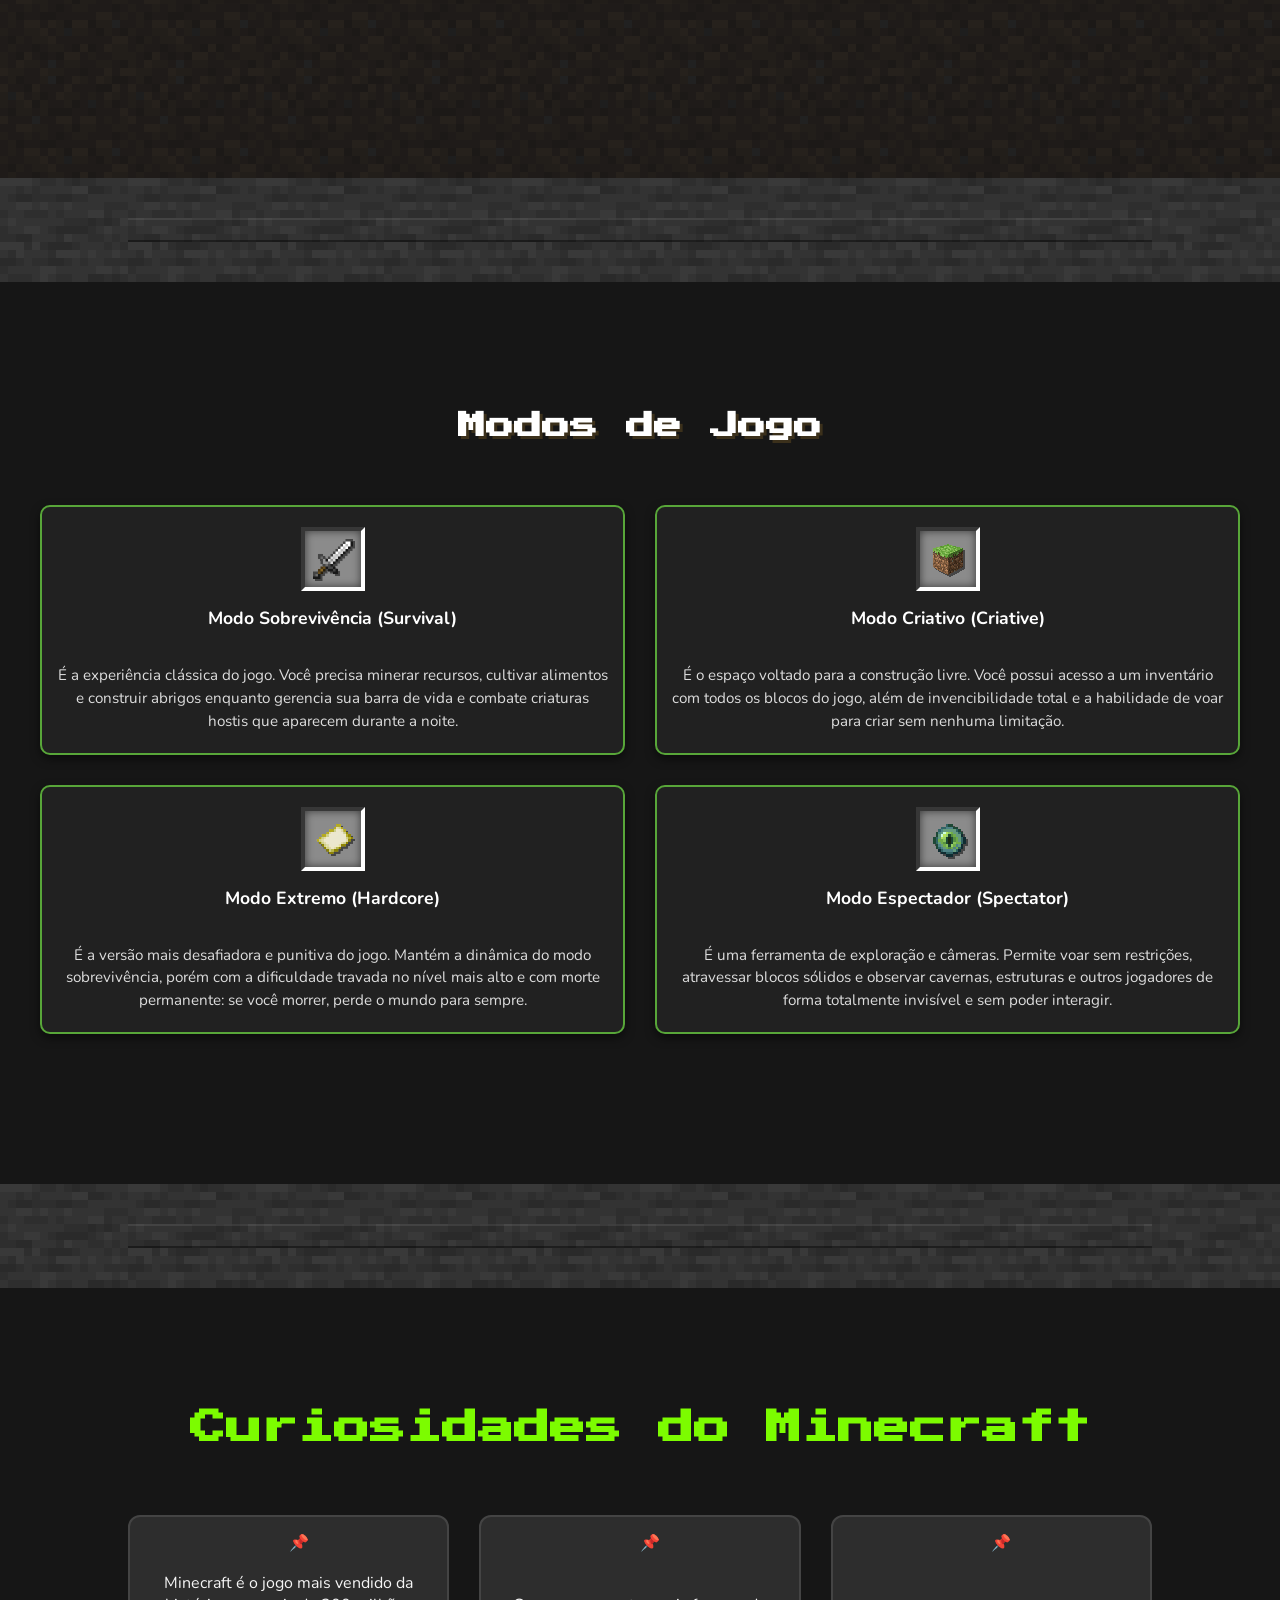
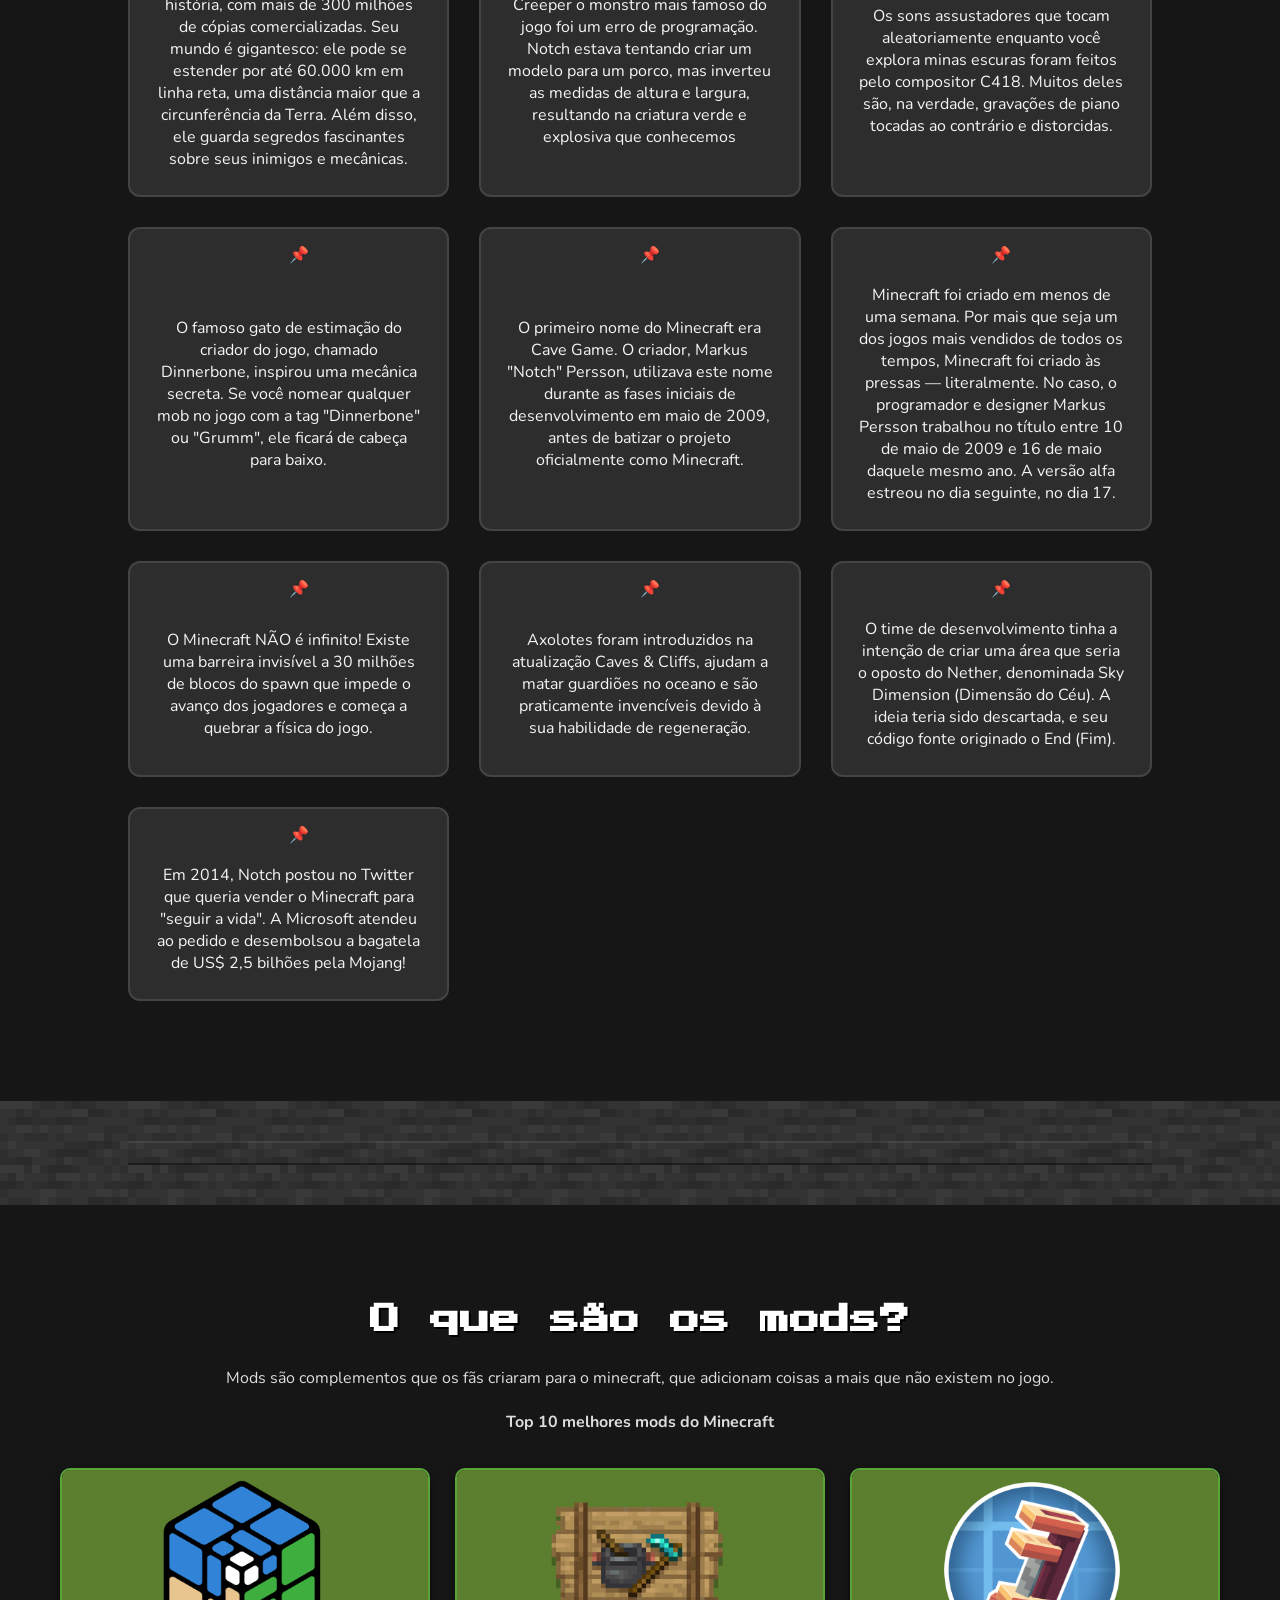
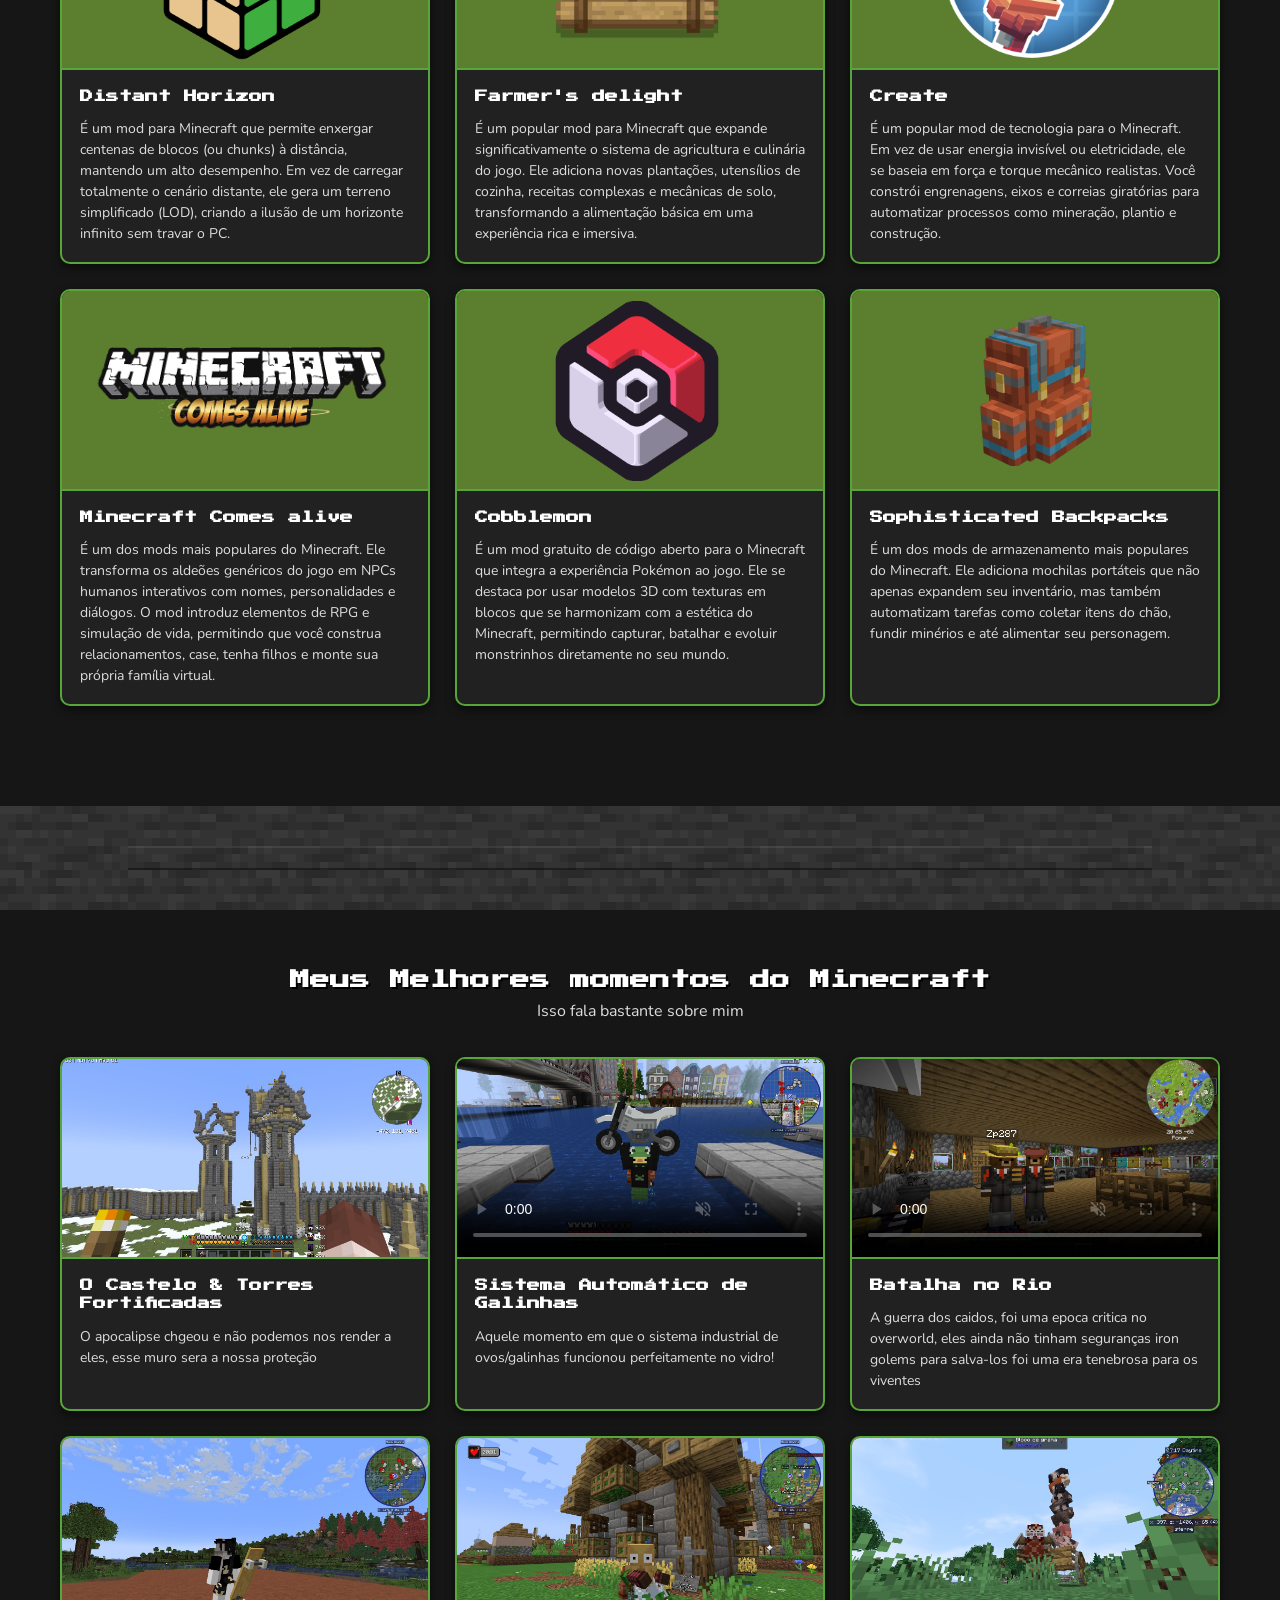
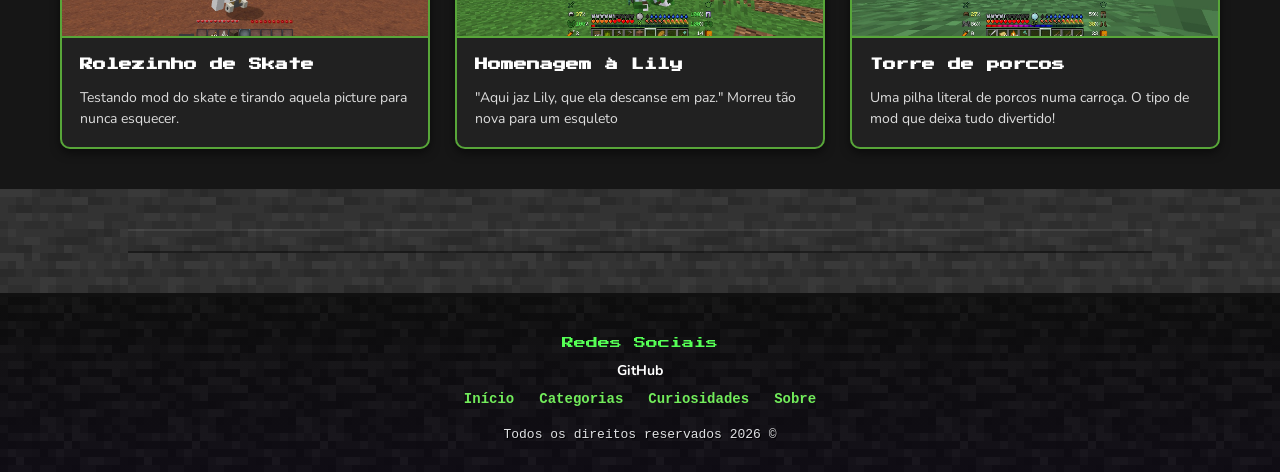
==== commit 88375d26: "sobremim8" ====
--- a/index.html
+++ b/index.html
@@ -56,6 +56,7 @@
           <ul>
             <li><a href="index.html#inicio" id="home">Pagina inicial</a></li>
             <li><a href="#curiosidades" id="cd">Curiosidades</a></li>
+            <li><a href="#modos" id="">Modos</a></li>
             <li><a href="sobre.html#sobre" id="sm">Sobre</a></li>
           </ul>
         </section>
@@ -121,7 +122,7 @@
         <div class="div-pedra"></div>
       </section>
       <!--DIVISAO DA PAGINA-->
-        <section class="modo-jogo">
+        <section class="modo-jogo" id="modos">
         <h2>Modos de Jogo</h2>
          
         <div class="modo-de-jogo">
@@ -166,7 +167,7 @@
        
           <div class="modo">
             <div class="slot-item">
-           <img src="imagem/icones/Olho-de-ender.webp" alt="Olho do Ender" class="icone-modo">
+           <img src="imagem/icones/Olho-de-ender.webp" alt="Olho do Ender" class="icone-modo" loading="lazy">
            </div>
             <h4>Modo Espectador (Spectator)</h4>
           <br>
@@ -302,6 +303,118 @@
         <div class="div-pedra"></div>
       </section>
       <!--DIVISAO DA PAGINA-->
+      <!--=========================================
+     
+       MODS MINE
+
+      =============================================-->
+      <section class="secao-mods">
+        <h2 class="titulo-mods">O que são os mods? </h2>
+        <br>
+      <p class="subtitulo-mods">Mods são complementos que os fãs criaram para o minecraft, que adicionam coisas a mais que não existem no jogo. <br> <br>
+      <strong>Top 10 melhores mods do Minecraft</strong></p>
+      
+      <div class="mods-grid">
+        <!-- Card 1: Grandes Construções -->
+        <div class="mods-card">
+          <div class="mods-midia dis">
+            <img
+              src="imagem/mods-img/Distant-Horizons-Transparent.png"
+              alt="distant-horizon mod de melhor paisagem do minecraft"
+              class="distant-horizon" loading="lazy"
+            />
+          </div>
+          <div class="card-info">
+            <h3>Distant Horizon</h3>
+            <p>
+             É um mod para Minecraft que permite enxergar centenas de blocos (ou chunks) à distância, mantendo um alto desempenho. Em vez de carregar totalmente o cenário distante, ele gera um terreno simplificado (LOD), criando a ilusão de um horizonte infinito sem travar o PC.
+            </p>
+          </div>
+        </div>
+
+        <!-- Card 2: Farm Delight's / Aves -->
+        <div class="mods-card">
+          <div class="mods-midia farm">
+            <img src="imagem/mods-img/Farm-delight.png" alt="Farm delight mod que adiciona refeições no jogo minecraft" loading="lazy">
+           
+          </div>
+          <div class="card-info">
+            <h3>Farmer's delight</h3>
+            <p>
+              É um popular mod para Minecraft que expande significativamente o sistema de agricultura e culinária do jogo. Ele adiciona novas plantações, utensílios de cozinha, receitas complexas e mecânicas de solo, transformando a alimentação básica em uma experiência rica e imersiva.
+            </p>
+          </div>
+        </div>
+
+        <!-- Card 3: Caçadas com Arco -->
+        <div class="mods-card">
+          <div class="mods-midia create" >
+            <img src="imagem/mods-img/create.png" alt="Create Mod do Minecraft que adiciona engenharia" loading="lazy">
+          </div>
+          <div class="card-info">
+            <h3>Create</h3>
+            <p>
+              É um popular mod de tecnologia para o Minecraft. Em vez de usar energia invisível ou eletricidade, ele se baseia em força e torque mecânico realistas. Você constrói engrenagens, eixos e correias giratórias para automatizar processos como mineração, plantio e construção.
+            </p>
+          </div>
+        </div>
+
+        <!-- Card 4: Momento Engraçado / Skin & Skateboard -->
+        <div class="mods-card">
+          <div class="mods-midia mca">
+            <img
+              src="imagem/mods-img/MCA.png"
+              alt="Mod do Minecraft que adiciona aldeões funcionais, que conversam e trabalham,"
+              loading="lazy" class="mca-mod"
+            />
+          </div>
+          <div class="card-info">
+            <h3>Minecraft Comes alive</h3>
+            <p>
+              É um dos mods mais populares do Minecraft. Ele transforma os aldeões genéricos do jogo em NPCs humanos interativos com nomes, personalidades e diálogos. O mod introduz elementos de RPG e simulação de vida, permitindo que você construa relacionamentos, case, tenha filhos e monte sua própria família virtual.
+            </p>
+          </div>
+        </div>
+
+        <!-- Card 5: Lily-->
+        <div class="mods-card">
+          <div class="mods-midia">
+            <img
+              src="imagem/mods-img/cobblemon.png"
+              alt="Lápide no Minecraft"
+              loading="lazy"
+              class=""
+            />
+          </div>
+          <div class="card-info">
+            <h3>Cobblemon</h3>
+            <p>
+              É um mod gratuito de código aberto para o Minecraft que integra a experiência Pokémon ao jogo. Ele se destaca por usar modelos 3D com texturas em blocos que se harmonizam com a estética do Minecraft, permitindo capturar, batalhar e evoluir monstrinhos diretamente no seu mundo.
+            </p>
+          </div>
+        </div>
+
+        <!-- Card 6: Torre de porco na Carroça -->
+        <div class="mods-card">
+          <div class="mods-midia">
+            <img src="imagem/mods-img/Sophisticate-background.png" alt="" class="mod-sophi" loading="lazy">
+          </div>
+          <div class="card-info">
+            <h3>Sophisticated Backpacks</h3>
+            <p>
+               É um dos mods de armazenamento mais populares do Minecraft. Ele adiciona mochilas portáteis que não apenas expandem seu inventário, mas também automatizam tarefas como coletar itens do chão, fundir minérios e até alimentar seu personagem.
+            </p>
+          </div>
+        </div>
+      </div>
+      </section>
+       
+        <!--DIVISAO DA PAGINA-->
+      <section class="pedra">
+        <div class="div-pedra"></div>
+      </section>
+      <!--DIVISAO DA PAGINA-->
+
     
     <section class="secao-momentos">
       <h2 class="titulo-galeria">Meus Melhores momentos do Minecraft</h2>
@@ -313,7 +426,7 @@
           <div class="card-midia">
             <img
               src="imagem/momentos/muralha.jpeg"
-              alt="Torres de Pedra no Minecraft"
+              alt="Torres de Pedra no Minecraft" loading="lazy"
             />
           </div>
           <div class="card-info">
@@ -417,6 +530,13 @@
       </div>
     </section>
 
+
+        <!--DIVISAO DA PAGINA-->
+      <section class="pedra">
+        <div class="div-pedra"></div>
+      </section>
+      <!--DIVISAO DA PAGINA-->
+
     </main>
     <!-- ==========================
        FINAL - [DO] MAIN
--- a/style.css
+++ b/style.css
@@ -654,31 +654,27 @@
     color:#7CFC00;
 }
 
-
-
-
-
-
-/* ==========================================
-   SEÇÃO: GALERIA DE MOMENTOS MINECRAFT
-========================================== */
-
-.secao-momentos {
-  max-width: 1200px; /* Alinhado com a largura max das outras seções */
-  margin: 60px auto 40px auto;
+/*===========================================
+ MODS
+=============================================*/
+
+
+
+.secao-mods {
+  max-width: 1200px;
+  margin: 100px auto 100px auto;
   padding: 0 20px;
 }
-
-.titulo-galeria {
+.titulo-mods {
   font-family: 'Press Start 2P', cursive;
-  font-size: 20px;
-  color: #fff; /* Título principal branco para se destacar no fundo escuro */
+  font-size: 30px;
+  color: #fff; 
   text-align: center;
   text-shadow: 2px 2px 0px #000;
   margin-bottom: 10px;
 }
 
-.subtitulo-galeria {
+.subtitulo-mods {
   text-align: center;
   color: #ddd;
   font-size: 16px;
@@ -686,16 +682,16 @@
 }
 
 /* Grade Responsiva dos Cards */
-.galeria-grid {
+.mods-grid {
   display: grid;
   grid-template-columns: repeat(auto-fit, minmax(300px, 1fr));
   gap: 25px;
 }
 
 /* Card Individual Estilo Minecraft */
-.momento-card {
-  background: rgba(35, 35, 35, 0.9); /* Fundo igual ao dos Modos e Sobre */
-  border: 2px solid #58a639; /* Borda verde característica */
+.mods-card {
+  background: rgba(35, 35, 35, 0.9); 
+  border: 2px solid #58a639; 
   border-radius: 10px;
   overflow: hidden;
   box-shadow: 0 4px 10px rgba(0, 0, 0, 0.5);
@@ -704,28 +700,52 @@
   flex-direction: column;
 }
 
-.momento-card:hover {
-  transform: translateY(-5px);
-  border-color: #74d84c; /* Verde mais vivo ao passar o mouse */
-  box-shadow: 0 8px 20px rgba(88, 166, 57, 0.3);
+.mods-card:hover {
+  transform: translateY(-15px);
+  border-color: #74d84c; 
+  box-shadow: 0px 13px 13px 5px rgba(88, 166, 57, 0.3);
 }
 
 /* Mídia do Card (Foto ou Vídeo) */
-.card-midia {
+.mods-midia {
   width: 100%;
   height: 200px;
-  background-color: #1a1a1a;
+  background-color: #5c7e2f;
   overflow: hidden;
-  border-bottom: 2px solid #58a639; /* Linha de divisão verde */
-}
-
-.card-midia img, 
-.card-midia video {
-  width: 100%;
-  height: 100%;
+  border-bottom: 2px solid #58a639; 
+}
+
+
+.mods-midia img {
+  width: 180px;
+  height:180px;
+  margin-top: 10px;
+  margin-left: 90px;
   object-fit: cover;
   display: block;
-}
+
+}
+
+.mods-midia .mca-mod{
+  width: 300px;
+  height: 100px;
+  margin-top: 40px;
+  margin-left: 30px;
+  object-fit: cover;
+  display: block;
+}
+
+.mods-midia .mod-sophi{
+  width: 130px;
+  height: 150px;
+  margin-top: 25px;
+  margin-left: 120px;
+  object-fit: cover;
+  display: block;
+}
+
+
+
 
 /* Conteúdo de Texto do Card */
 .card-info {
@@ -751,6 +771,99 @@
   margin: 0;
 }
 
+
+
+/* ==========================================
+   SEÇÃO: GALERIA DE MOMENTOS MINECRAFT
+========================================== */
+
+.secao-momentos {
+  max-width: 1200px;
+  margin: 60px auto 40px auto;
+  padding: 0 20px;
+}
+
+.titulo-galeria {
+  font-family: 'Press Start 2P', cursive;
+  font-size: 20px;
+  color: #fff; /*branco para se destacar no fundo escuro */
+  text-align: center;
+  text-shadow: 2px 2px 0px #000;
+  margin-bottom: 10px;
+}
+
+.subtitulo-galeria {
+  text-align: center;
+  color: #ddd;
+  font-size: 16px;
+  margin-bottom: 35px;
+}
+
+/* Grade Responsiva dos Cards */
+.galeria-grid {
+  display: grid;
+  grid-template-columns: repeat(auto-fit, minmax(300px, 1fr));
+  gap: 25px;
+}
+
+/* Card Individual Estilo Minecraft */
+.momento-card {
+  background: rgba(35, 35, 35, 0.9); 
+  border: 2px solid #58a639; 
+  border-radius: 10px;
+  overflow: hidden;
+  box-shadow: 0 4px 10px rgba(0, 0, 0, 0.5);
+  transition: transform 0.3s ease, border-color 0.3s ease, box-shadow 0.3s ease;
+  display: flex;
+  flex-direction: column;
+}
+
+.momento-card:hover {
+  transform: translateY(-5px);
+  border-color: #74d84c; 
+  box-shadow: 0 8px 20px rgba(88, 166, 57, 0.3);
+}
+
+/* Mídia do Card (Foto ou Vídeo) */
+.card-midia {
+  width: 100%;
+  height: 200px;
+  background-color: #1a1a1a;
+  overflow: hidden;
+  border-bottom: 2px solid #58a639; 
+}
+
+.card-midia img, 
+.card-midia video {
+  width: 100%;
+  height: 100%;
+  object-fit: cover;
+  display: block;
+}
+
+/* Conteúdo de Texto do Card */
+.card-info {
+  padding: 18px;
+  flex-grow: 1;
+  display: flex;
+  flex-direction: column;
+}
+
+.card-info h3 {
+  font-family: 'Press Start 2P', cursive;
+  font-size: 13px;
+  color: #fff;
+  margin-top: 0;
+  margin-bottom: 12px;
+  line-height: 1.4;
+}
+
+.card-info p {
+  color: #ddd; /* Texto claro para boa leitura */
+  font-size: 14px;
+  line-height: 1.5;
+  margin: 0;
+}
 /* ==========================
    RODAPÉ
 ========================== */
@@ -853,7 +966,7 @@
     .btn-hamburguer {
         display: flex;
     }
-
+ 
     /* Gaveta do Menu Deslizante */
     .menu {
         position: fixed;
@@ -868,46 +981,188 @@
         z-index: 999;
         box-shadow: -5px 0 25px rgba(0, 0, 0, 0.8);
     }
-
+ 
     /* Exibe o menu deslizando na tela */
     .menu.aberto {
         right: 0;
     }
-
+ 
     .menu ul {
         flex-direction: column;
         gap: 20px;
         padding: 0 25px;
     }
-
+ 
     .menu ul li a {
         font-size: 12px;
         display: block;
         padding-bottom: 10px;
         border-bottom: 1px dashed #208900;
     }
-
+ 
     .Quadrado-de-fora {
         grid-template-columns: repeat(2, 1fr);
     }
-}
-
-
-
-
-
-
-
-
-
-
-
-
-
-
-
-
-
-
-
-
+ 
+    /* ---- Cabeçalho ---- */
+    .logo {
+        font-size: 14px;
+    }
+ 
+    .navg {
+        padding: 0 4%;
+    }
+ 
+    /* ---- Banner de abertura ---- */
+    .conteudo {
+        padding: 15px;
+    }
+ 
+    .conteudo h1 {
+        font-size: 20px;
+        margin-top: 90px;
+        margin-bottom: 18px;
+    }
+ 
+    .conteudo h2 {
+        font-size: 13px;
+        margin-bottom: 30px;
+        line-height: 1.5;
+    }
+ 
+    .botao {
+        padding: 12px 35px;
+        font-size: 12px;
+    }
+ 
+    /* ---- Seção "O que é o Minecraft" ---- */
+    .terra {
+        padding: 180px 6% 60px 6%;
+        padding-bottom: 90px;
+    }
+ 
+    .terra h2 {
+        font-size: 18px;
+        padding-top: 70px;
+    }
+ 
+    .terra p {
+        font-size: 15px;
+    }
+ 
+    .sobre-minecraft {
+        padding: 20px 10px;
+    }
+ 
+    .sobre-minecraft h2 {
+        font-size: 1.2rem;
+        margin-bottom: 50px;
+    }
+ 
+    .card-sobre {
+        padding: 20px;
+    }
+ 
+    /* ---- Modos de jogo ---- */
+    .modo-jogo h2 {
+        font-size: 18px;
+        padding-top: 70px;
+    }
+ 
+    /* ---- Curiosidades ---- */
+    .curiosidades {
+        padding: 60px 6%;
+        background-attachment: scroll; /* fixed trava/pisca no Safari mobile */
+    }
+ 
+    .curiosidades h2 {
+        font-size: 22px;
+    }
+ 
+    .cards {
+        gap: 20px;
+    }
+ 
+    /* mods */
+    .secao-mods {
+        margin: 60px 10px 60px 10px;
+        padding: 0 12px;
+    }
+ 
+    .titulo-mods {
+        font-size: 18px;
+    }
+ 
+    .subtitulo-mods {
+        font-size: 14px;
+        margin-bottom: 25px;
+    }
+ 
+    .mods-grid {
+        grid-template-columns: 1fr;
+        gap: 20px;
+    }
+ 
+    /* As imagens dos mods usavam tamanhos/posições fixas pensadas para cards largos;
+       no celular isso empurrava a imagem pra fora da área visível do card. */
+    .mods-midia {
+        display: flex;
+        align-items: center;
+        justify-content: center;
+        height: 160px;
+    }
+ 
+    .mods-midia img,
+    .mods-midia .mca-mod,
+    .mods-midia .mod-sophi {
+        width: auto;
+        height: 130px;
+        max-width: 80%;
+        margin: 0;
+        object-fit: contain;
+    }
+ 
+    /* ---- Galeria de momentos ---- */
+    .secao-momentos {
+        margin: 40px auto 30px auto;
+        padding: 0 12px;
+    }
+ 
+    .titulo-galeria {
+        font-size: 16px;
+    }
+ 
+    .subtitulo-galeria {
+        font-size: 14px;
+        margin-bottom: 25px;
+    }
+ 
+    .galeria-grid {
+        grid-template-columns: 1fr;
+        gap: 20px;
+    }
+ 
+    /* ---- Rodapé ---- */
+    .menu-rodape {
+        gap: 15px;
+    }
+}
+
+
+
+
+
+
+
+
+
+
+
+
+
+
+
+
+
+
+
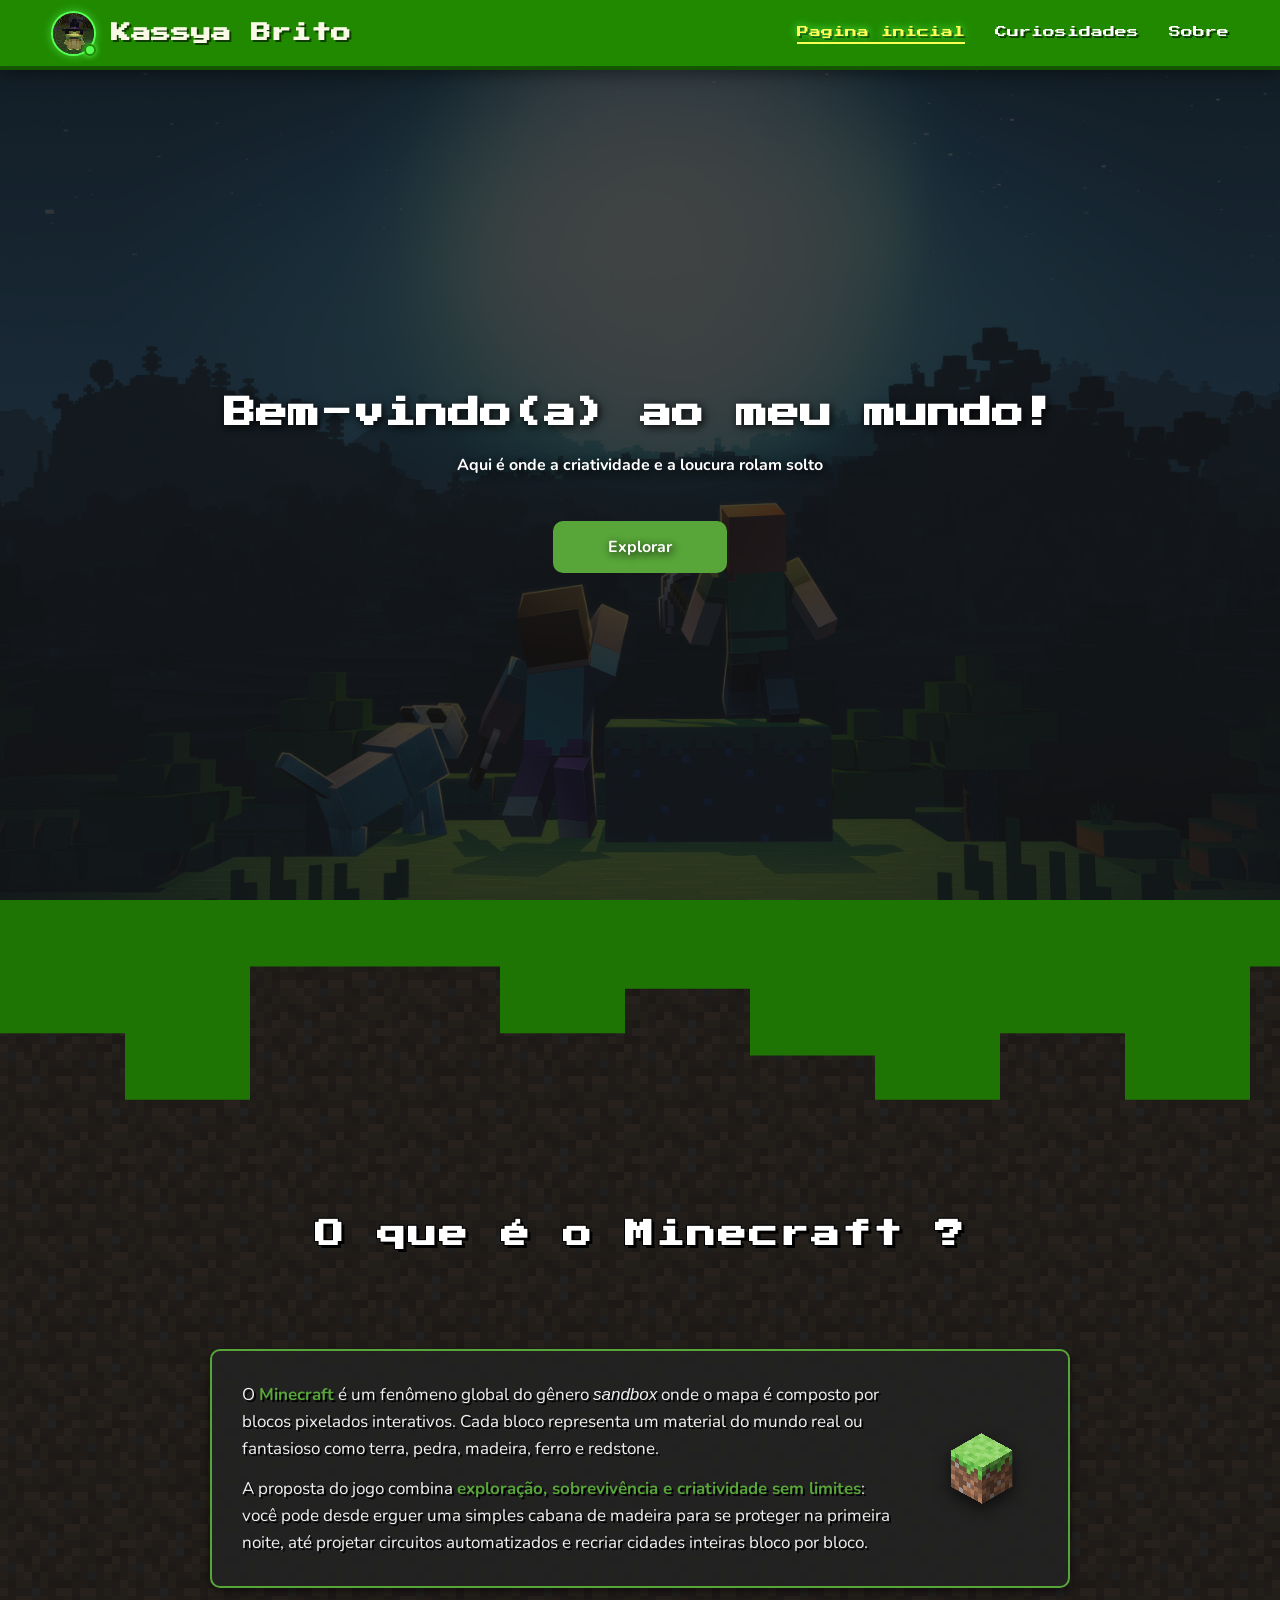
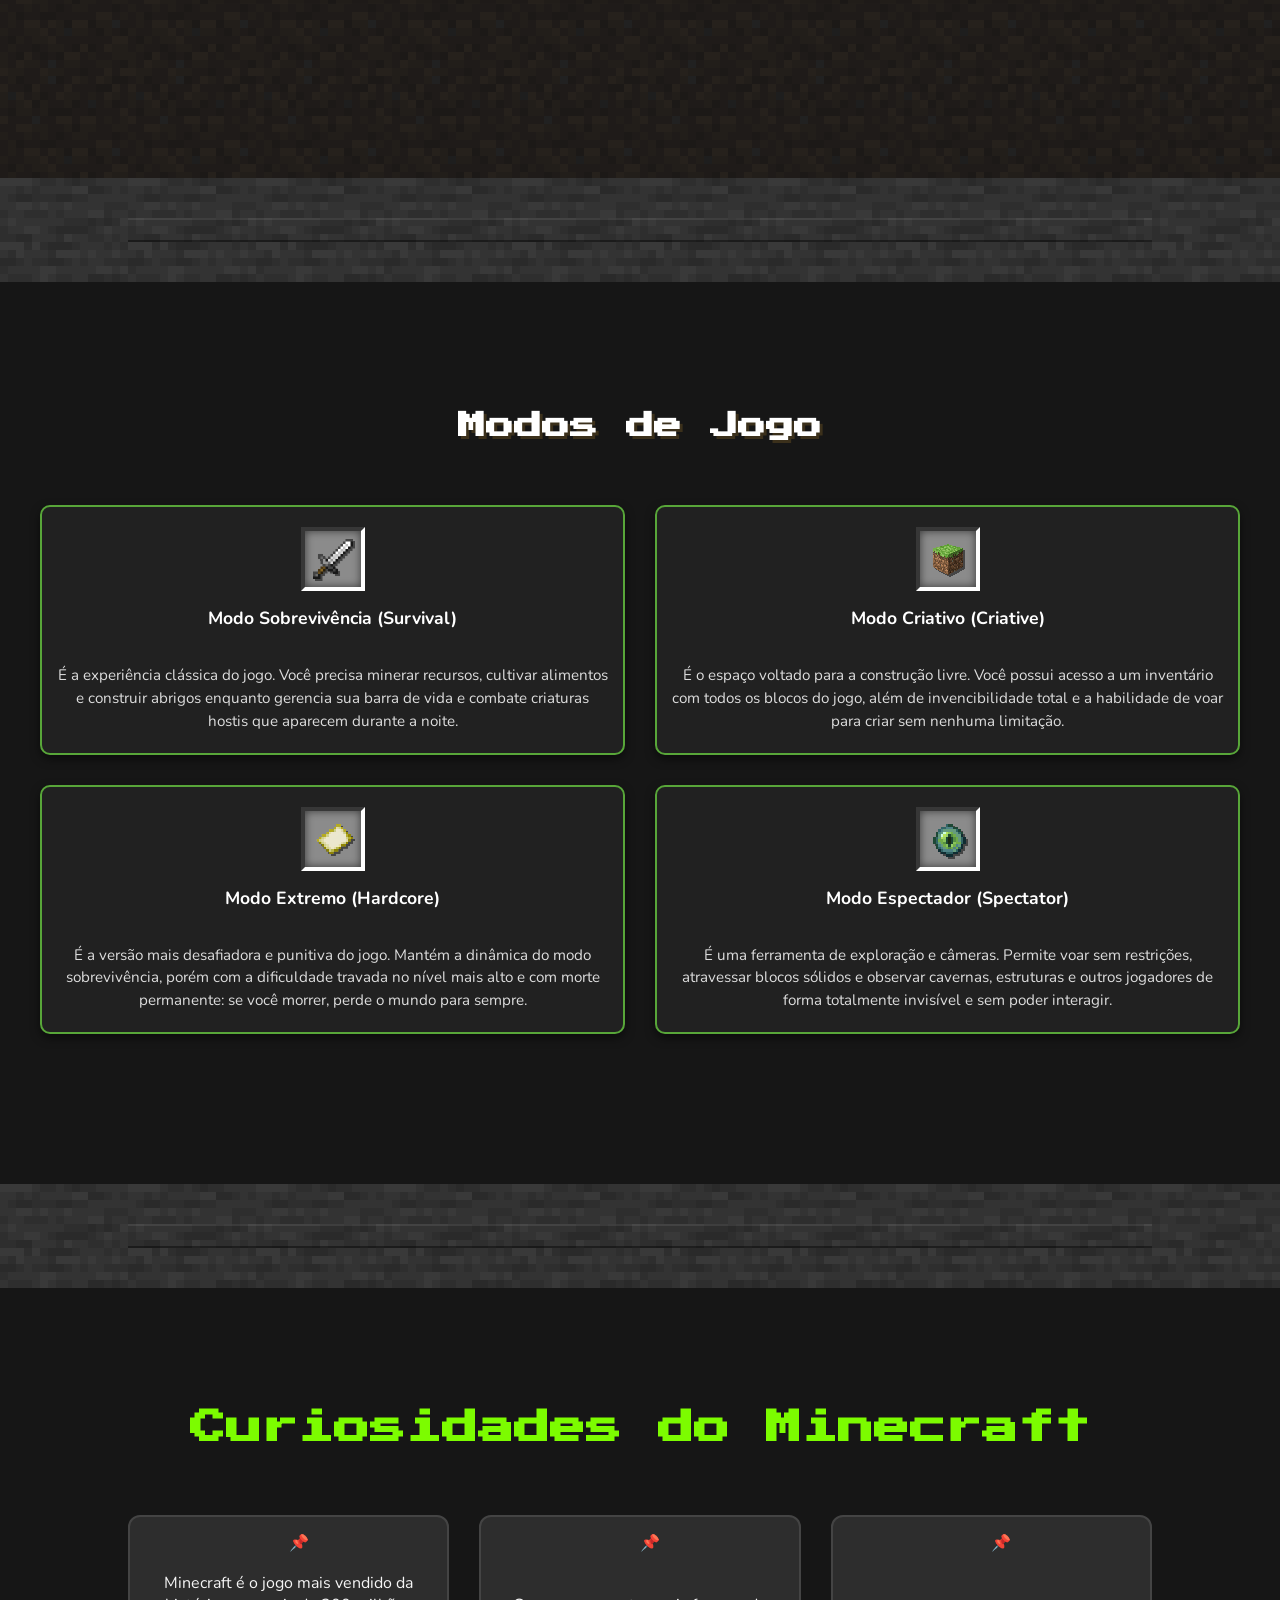
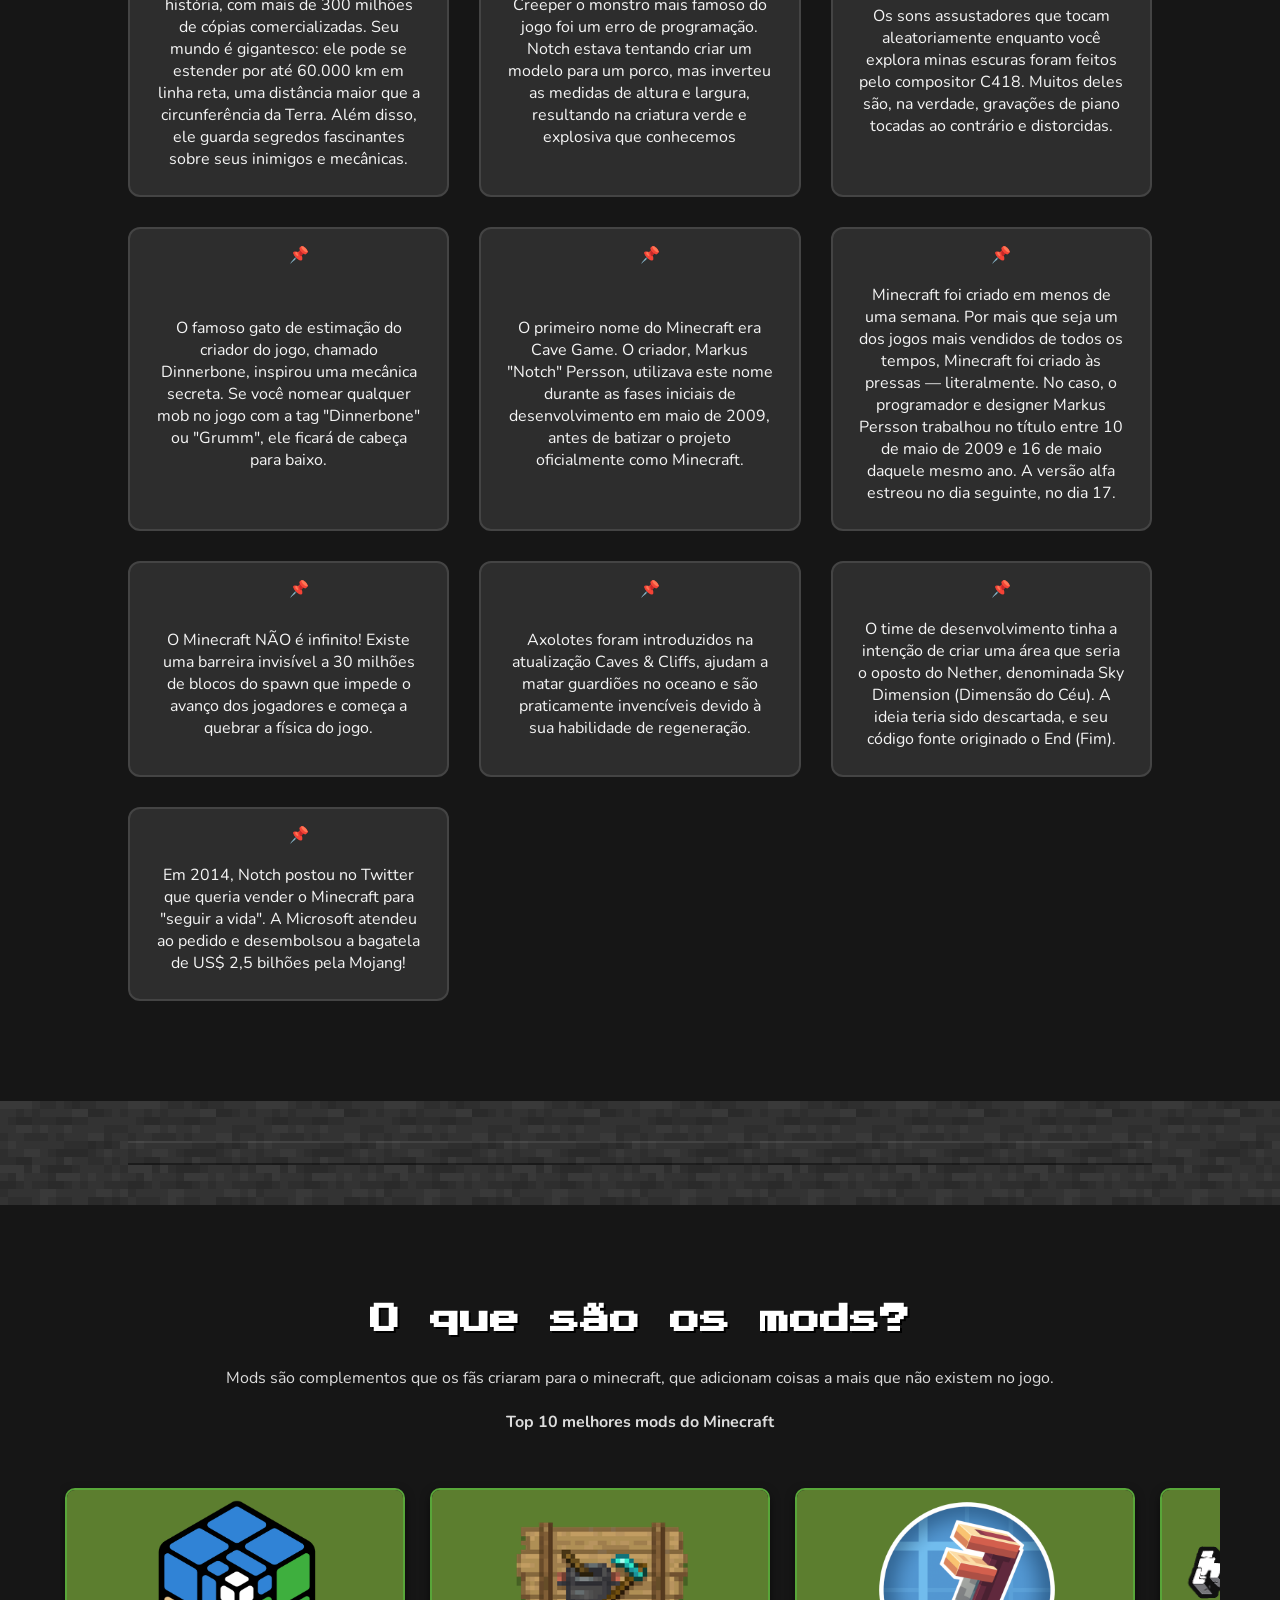
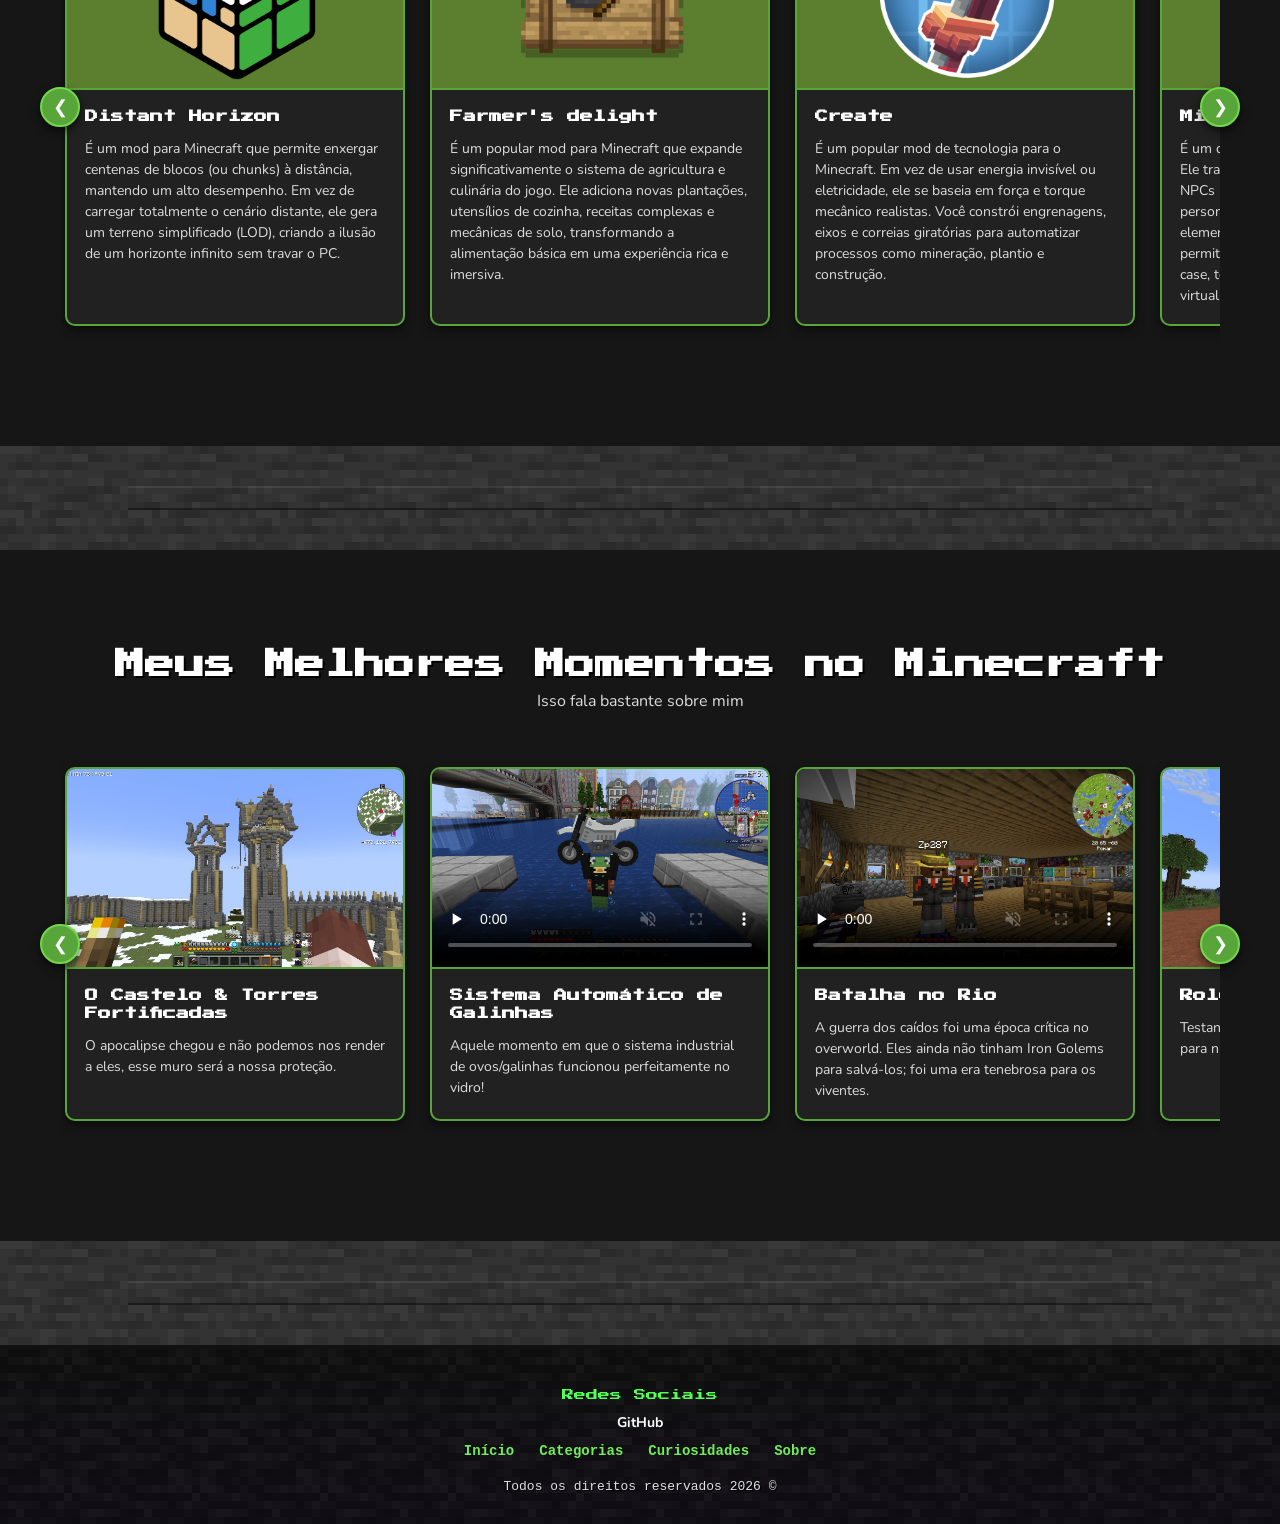
==== commit a291d9b1: "sobremim9" ====
--- a/index.html
+++ b/index.html
@@ -56,7 +56,6 @@
           <ul>
             <li><a href="index.html#inicio" id="home">Pagina inicial</a></li>
             <li><a href="#curiosidades" id="cd">Curiosidades</a></li>
-            <li><a href="#modos" id="">Modos</a></li>
             <li><a href="sobre.html#sobre" id="sm">Sobre</a></li>
           </ul>
         </section>
@@ -122,6 +121,7 @@
         <div class="div-pedra"></div>
       </section>
       <!--DIVISAO DA PAGINA-->
+
         <section class="modo-jogo" id="modos">
         <h2>Modos de Jogo</h2>
          
@@ -172,8 +172,7 @@
             <h4>Modo Espectador (Spectator)</h4>
           <br>
           <p> É uma ferramenta de exploração e câmeras. Permite voar sem restrições, atravessar blocos sólidos e observar cavernas, estruturas e outros jogadores de forma totalmente invisível e sem poder interagir.</p>
-          
-        </div>
+          </div>
         
         </div>
         </section>
@@ -309,105 +308,154 @@
 
       =============================================-->
       <section class="secao-mods">
-        <h2 class="titulo-mods">O que são os mods? </h2>
-        <br>
-      <p class="subtitulo-mods">Mods são complementos que os fãs criaram para o minecraft, que adicionam coisas a mais que não existem no jogo. <br> <br>
-      <strong>Top 10 melhores mods do Minecraft</strong></p>
-      
-      <div class="mods-grid">
-        <!-- Card 1: Grandes Construções -->
-        <div class="mods-card">
-          <div class="mods-midia dis">
-            <img
-              src="imagem/mods-img/Distant-Horizons-Transparent.png"
-              alt="distant-horizon mod de melhor paisagem do minecraft"
-              class="distant-horizon" loading="lazy"
-            />
-          </div>
-          <div class="card-info">
-            <h3>Distant Horizon</h3>
-            <p>
-             É um mod para Minecraft que permite enxergar centenas de blocos (ou chunks) à distância, mantendo um alto desempenho. Em vez de carregar totalmente o cenário distante, ele gera um terreno simplificado (LOD), criando a ilusão de um horizonte infinito sem travar o PC.
-            </p>
-          </div>
-        </div>
-
-        <!-- Card 2: Farm Delight's / Aves -->
-        <div class="mods-card">
-          <div class="mods-midia farm">
-            <img src="imagem/mods-img/Farm-delight.png" alt="Farm delight mod que adiciona refeições no jogo minecraft" loading="lazy">
-           
-          </div>
-          <div class="card-info">
-            <h3>Farmer's delight</h3>
-            <p>
-              É um popular mod para Minecraft que expande significativamente o sistema de agricultura e culinária do jogo. Ele adiciona novas plantações, utensílios de cozinha, receitas complexas e mecânicas de solo, transformando a alimentação básica em uma experiência rica e imersiva.
-            </p>
-          </div>
-        </div>
-
-        <!-- Card 3: Caçadas com Arco -->
-        <div class="mods-card">
-          <div class="mods-midia create" >
-            <img src="imagem/mods-img/create.png" alt="Create Mod do Minecraft que adiciona engenharia" loading="lazy">
-          </div>
-          <div class="card-info">
-            <h3>Create</h3>
-            <p>
-              É um popular mod de tecnologia para o Minecraft. Em vez de usar energia invisível ou eletricidade, ele se baseia em força e torque mecânico realistas. Você constrói engrenagens, eixos e correias giratórias para automatizar processos como mineração, plantio e construção.
-            </p>
-          </div>
-        </div>
-
-        <!-- Card 4: Momento Engraçado / Skin & Skateboard -->
-        <div class="mods-card">
-          <div class="mods-midia mca">
-            <img
-              src="imagem/mods-img/MCA.png"
-              alt="Mod do Minecraft que adiciona aldeões funcionais, que conversam e trabalham,"
-              loading="lazy" class="mca-mod"
-            />
-          </div>
-          <div class="card-info">
-            <h3>Minecraft Comes alive</h3>
-            <p>
-              É um dos mods mais populares do Minecraft. Ele transforma os aldeões genéricos do jogo em NPCs humanos interativos com nomes, personalidades e diálogos. O mod introduz elementos de RPG e simulação de vida, permitindo que você construa relacionamentos, case, tenha filhos e monte sua própria família virtual.
-            </p>
-          </div>
-        </div>
-
-        <!-- Card 5: Lily-->
-        <div class="mods-card">
-          <div class="mods-midia">
-            <img
-              src="imagem/mods-img/cobblemon.png"
-              alt="Lápide no Minecraft"
-              loading="lazy"
-              class=""
-            />
-          </div>
-          <div class="card-info">
-            <h3>Cobblemon</h3>
-            <p>
-              É um mod gratuito de código aberto para o Minecraft que integra a experiência Pokémon ao jogo. Ele se destaca por usar modelos 3D com texturas em blocos que se harmonizam com a estética do Minecraft, permitindo capturar, batalhar e evoluir monstrinhos diretamente no seu mundo.
-            </p>
-          </div>
-        </div>
-
-        <!-- Card 6: Torre de porco na Carroça -->
-        <div class="mods-card">
-          <div class="mods-midia">
-            <img src="imagem/mods-img/Sophisticate-background.png" alt="" class="mod-sophi" loading="lazy">
-          </div>
-          <div class="card-info">
-            <h3>Sophisticated Backpacks</h3>
-            <p>
-               É um dos mods de armazenamento mais populares do Minecraft. Ele adiciona mochilas portáteis que não apenas expandem seu inventário, mas também automatizam tarefas como coletar itens do chão, fundir minérios e até alimentar seu personagem.
-            </p>
-          </div>
-        </div>
-      </div>
-      </section>
+  <h2 class="titulo-mods">O que são os mods? </h2>
+  <br>
+  <p class="subtitulo-mods">
+    Mods são complementos que os fãs criaram para o minecraft, que adicionam coisas a mais que não existem no jogo. <br><br>
+    <strong>Top 10 melhores mods do Minecraft</strong>
+  </p>
+
+  <div class="carrossel-wrapper">
+    <!-- Botão Esquerdo -->
+    <button class="btn-carrossel prev" id="btn-prev-mods" aria-label="Anterior">❮</button>
+
+    <div class="mods-grid" id="carrossel-mods-trilho">
+      <!-- Card 1 -->
+      <div class="mods-card">
+        <div class="mods-midia dis">
+          <img src="imagem/mods-img/Distant-Horizons-Transparent.png" alt="distant-horizon mod de melhor paisagem do minecraft" class="distant-horizon" loading="lazy" />
+        </div>
+        <div class="card-info">
+          <h3>Distant Horizon</h3>
+          <p>
+            É um mod para Minecraft que permite enxergar centenas de blocos (ou chunks) à distância, mantendo um alto desempenho. Em vez de carregar totalmente o cenário distante, ele gera um terreno simplificado (LOD), criando a ilusão de um horizonte infinito sem travar o PC.
+          </p>
+        </div>
+      </div>
+
+      <!-- Card 2 -->
+      <div class="mods-card">
+        <div class="mods-midia farm">
+          <img src="imagem/mods-img/Farm-delight.png" alt="Farm delight mod que adiciona refeições no jogo minecraft" loading="lazy">
+        </div>
+        <div class="card-info">
+          <h3>Farmer's delight</h3>
+          <p>
+            É um popular mod para Minecraft que expande significativamente o sistema de agricultura e culinária do jogo. Ele adiciona novas plantações, utensílios de cozinha, receitas complexas e mecânicas de solo, transformando a alimentação básica em uma experiência rica e imersiva.
+          </p>
+        </div>
+      </div>
+
+      <!-- Card 3 -->
+      <div class="mods-card">
+        <div class="mods-midia create">
+          <img src="imagem/mods-img/create.png" alt="Create Mod do Minecraft que adiciona engenharia" loading="lazy">
+        </div>
+        <div class="card-info">
+          <h3>Create</h3>
+          <p>
+            É um popular mod de tecnologia para o Minecraft. Em vez de usar energia invisível ou eletricidade, ele se baseia em força e torque mecânico realistas. Você constrói engrenagens, eixos e correias giratórias para automatizar processos como mineração, plantio e construção.
+          </p>
+        </div>
+      </div>
+
+      <!-- Card 4 -->
+      <div class="mods-card">
+        <div class="mods-midia mca">
+          <img src="imagem/mods-img/MCA.png" alt="Mod do Minecraft que adiciona aldeões funcionais, que conversam e trabalham," loading="lazy" class="mca-mod" />
+        </div>
+        <div class="card-info">
+          <h3>Minecraft Comes alive</h3>
+          <p>
+            É um dos mods mais populares do Minecraft. Ele transforma os aldeões genéricos do jogo em NPCs humanos interativos com nomes, personalidades e diálogos. O mod introduz elementos de RPG e simulação de vida, permitindo que você construa relacionamentos, case, tenha filhos e monte sua própria família virtual.
+          </p>
+        </div>
+      </div>
+
+      <!-- Card 5 -->
+      <div class="mods-card">
+        <div class="mods-midia">
+          <img src="imagem/mods-img/cobblemon.png" alt="Lápide no Minecraft" loading="lazy" />
+        </div>
+        <div class="card-info">
+          <h3>Cobblemon</h3>
+          <p>
+            É um mod gratuito de código aberto para o Minecraft que integra a experiência Pokémon ao jogo. Ele se destaca por usar modelos 3D com texturas em blocos que se harmonizam com a estética do Minecraft, permitindo capturar, batalhar e evoluir monstrinhos diretamente no seu mundo.
+          </p>
+        </div>
+      </div>
+
+      <!-- Card 6 -->
+      <div class="mods-card">
+        <div class="mods-midia">
+          <img src="imagem/mods-img/Sophisticate-background.png" alt="" class="mod-sophi" loading="lazy">
+        </div>
+        <div class="card-info">
+          <h3>Sophisticated Backpacks</h3>
+          <p>
+            É um dos mods de armazenamento mais populares do Minecraft. Ele adiciona mochilas portáteis que não apenas expandem seu inventário, mas também automatizam tarefas como coletar itens do chão, fundir minérios e até alimentar seu personagem.
+          </p>
+        </div>
+      </div>
+
+      <!-- Card 7 -->
+      <div class="mods-card">
+        <div class="mods-midia">
+          <img src="imagem/mods-img/Terralith_banner.png" alt="" class="mod-terra" loading="lazy" >
+        </div>
+        <div class="card-info">
+          <h3>Terralith</h3>
+          <p>
+            É um dos mods de geração de terreno mais populares do Minecraft. Ele reformula completamente o mundo do jogo sem adicionar blocos novos usando apenas os blocos nativos (vanilla), o que significa que qualquer jogador pode entrar em um servidor com o mod sem precisar instalar nada no próprio PC.
+          </p>
+        </div>
+      </div>
+
+      <!-- Card 8 -->
+      <div class="mods-card">
+        <div class="mods-midia">
+          <img src="imagem/mods-img/Physics Mod.png" alt="" class="mod-Physics" loading="lazy">
+        </div>
+        <div class="card-info">
+          <h3>Physics</h3>
+          <p>
+            É um dos mods mais impressionantes do Minecraft quando o assunto é imersão visual e realismo. Ele reescreve a física tradicional de blocos flutuantes e animações simples, adicionando dinâmicas reais ao jogo. Com ele, ao quebrar um bloco, ele se despedaça em dezenas de pequenos fragmentos em 3D que interagem com o chão.
+          </p>
+        </div>
+      </div>
+
+      <!-- Card 9 -->
+      <div class="mods-card">
+        <div class="mods-midia">
+          <img src="imagem/mods-img/Exposure.png" alt="" class="mod-sophi" loading="lazy">
+        </div>
+        <div class="card-info">
+          <h3>Exposure</h3>
+          <p>
+            É um mod incrível para quem ama registrar momentos no Minecraft com um toque de fotografia real e retrô. Ele adiciona ao jogo uma câmera fotográfica funcional que permite tirar fotos do seu mundo e salvá-las como imagens reais que você pode expor e usar de várias formas.
+          </p>
+        </div>
+      </div>
+
+      <!-- Card 10 -->
+      <div class="mods-card">
+        <div class="mods-midia">
+          <img src="imagem/mods-img/When Dungeons Arise.png" alt="" class="mod-sophi" loading="lazy">
+        </div>
+        <div class="card-info">
+          <h3>When Dungeons Arise</h3>
+          <p>
+            É um dos mods de exploração e aventura mais impressionantes do Minecraft. Ele transforma a geração do mundo ao adicionar uma enorme variedade de estruturas gigantescas e masmorras complexas, como templos misteriosos, fortalezas no ar e cidades piratas desertas.
+          </p>
+        </div>
+      </div>
+
+    </div>
+
+    <!-- Botão Direito -->
+    <button class="btn-carrossel next" id="btn-next-mods" aria-label="Próximo">❯</button>
+  </div>
+</section>
        
         <!--DIVISAO DA PAGINA-->
       <section class="pedra">
@@ -416,120 +464,114 @@
       <!--DIVISAO DA PAGINA-->
 
     
-    <section class="secao-momentos">
-      <h2 class="titulo-galeria">Meus Melhores momentos do Minecraft</h2>
-      <p class="subtitulo-galeria">Isso fala bastante sobre mim</p>
-
-      <div class="galeria-grid">
-        <!-- Card 1: Grandes Construções -->
-        <div class="momento-card">
-          <div class="card-midia">
-            <img
-              src="imagem/momentos/muralha.jpeg"
-              alt="Torres de Pedra no Minecraft" loading="lazy"
-            />
-          </div>
-          <div class="card-info">
-            <h3>O Castelo & Torres Fortificadas</h3>
-            <p>
-              O apocalipse chgeou e não podemos nos render a eles, esse muro
-              sera a nossa proteção
-            </p>
-          </div>
-        </div>
-
-        <!-- Card 2: Fazenda Automática / Aves -->
-        <div class="momento-card">
-          <div class="card-midia">
-            <!-- Podes usar tag de vídeo para os teus clipes -->
-            <video controls poster="imagem/momentos/Prime-era.jpeg" muted loop>
-              <source src="video/galinhas-mine.mp4" type="video/mp4" />
-              Seu navegador não suporta vídeos.
-            </video>
-          </div>
-          <div class="card-info">
-            <h3>Sistema Automático de Galinhas</h3>
-            <p>
-              Aquele momento em que o sistema industrial de ovos/galinhas
-              funcionou perfeitamente no vidro!
-            </p>
-          </div>
-        </div>
-
-        <!-- Card 3: Caçadas com Arco -->
-        <div class="momento-card">
-          <div class="card-midia">
-            <video controls poster="imagem/momentos/Mine-bear.jpeg" muted loop>
-              <source src="video/video mine.mp4" type="video/mp4" />
-              Seu navegador não suporta vídeos.
-            </video>
-          </div>
-          <div class="card-info">
-            <h3>Batalha no Rio</h3>
-            <p>
-              A guerra dos caidos, foi uma epoca critica no overworld, eles
-              ainda não tinham seguranças iron golems para salva-los foi uma era
-              tenebrosa para os viventes
-            </p>
-          </div>
-        </div>
-
-        <!-- Card 4: Momento Engraçado / Skin & Skateboard -->
-        <div class="momento-card">
-          <div class="card-midia">
-            <img
-              src="imagem/momentos/Skate-girl.jpeg"
-              alt="Skin com Skate no Minecraft"
-              loading="lazy"
-            />
-          </div>
-          <div class="card-info">
-            <h3>Rolezinho de Skate</h3>
-            <p>
-              Testando mod do skate e tirando aquela picture para nunca
-              esquecer.
-            </p>
-          </div>
-        </div>
-
-        <!-- Card 5: Lily-->
-        <div class="momento-card">
-          <div class="card-midia">
-            <img
-              src="imagem/momentos/Sit-mine.jpeg"
-              alt="Lápide no Minecraft"
-              loading="lazy"
-            />
-          </div>
-          <div class="card-info">
-            <h3>Homenagem à Lily</h3>
-            <p>
-              "Aqui jaz Lily, que ela descanse em paz." Morreu tão nova para um
-              esquleto
-            </p>
-          </div>
-        </div>
-
-        <!-- Card 6: Torre de porco na Carroça -->
-        <div class="momento-card">
-          <div class="card-midia">
-            <img
-              src="imagem/momentos/pilha de porco.jpeg"
-              alt="Torre de animais empilhados"
-              loading="lazy"
-            />
-          </div>
-          <div class="card-info">
-            <h3>Torre de porcos</h3>
-            <p>
-              Uma pilha literal de porcos numa carroça. O tipo de mod que deixa
-              tudo divertido!
-            </p>
-          </div>
-        </div>
-      </div>
-    </section>
-
+   <!-- SEÇÃO DE MOMENTOS (CARROSSEL) -->
+<section class="secao-momentos" id="momentos">
+  <h2 class="titulo-galeria">Meus Melhores Momentos no Minecraft</h2>
+  <p class="subtitulo-galeria">Isso fala bastante sobre mim</p>
+
+  <div class="carrossel-wrapper">
+    <!-- Botão Anterior -->
+    <button class="btn-carrossel prev" id="btn-prev" aria-label="Anterior">❮</button>
+
+    <!-- Contêiner dos Cards -->
+    <div class="galeria-carrossel" id="carrossel-trilho">
+      
+      <!-- Card 1: Grandes Construções -->
+      <div class="momento-card">
+        <div class="card-midia">
+          <img src="imagem/momentos/muralha.jpeg" alt="Torres de Pedra no Minecraft" loading="lazy" />
+        </div>
+        <div class="card-info">
+          <h3>O Castelo & Torres Fortificadas</h3>
+          <p>
+            O apocalipse chegou e não podemos nos render a eles, esse muro
+            será a nossa proteção.
+          </p>
+        </div>
+      </div>
+
+      <!-- Card 2: Fazenda Automática -->
+      <div class="momento-card">
+        <div class="card-midia">
+          <video controls poster="imagem/momentos/Prime-era.jpeg" muted loop preload="none">
+            <source src="video/galinhas-mine.mp4" type="video/mp4" />
+            Seu navegador não suporta vídeos.
+          </video>
+        </div>
+        <div class="card-info">
+          <h3>Sistema Automático de Galinhas</h3>
+          <p>
+            Aquele momento em que o sistema industrial de ovos/galinhas
+            funcionou perfeitamente no vidro!
+          </p>
+        </div>
+      </div>
+
+      <!-- Card 3: Caçadas com Arco -->
+      <div class="momento-card">
+        <div class="card-midia">
+          <video controls poster="imagem/momentos/Mine-bear.jpeg" muted loop preload="none">
+            <source src="video/video mine.mp4" type="video/mp4" />
+            Seu navegador não suporta vídeos.
+          </video>
+        </div>
+        <div class="card-info">
+          <h3>Batalha no Rio</h3>
+          <p>
+            A guerra dos caídos foi uma época crítica no overworld. Eles
+            ainda não tinham Iron Golems para salvá-los; foi uma era
+            tenebrosa para os viventes.
+          </p>
+        </div>
+      </div>
+
+      <!-- Card 4: Skin & Skateboard -->
+      <div class="momento-card">
+        <div class="card-midia">
+          <img src="imagem/momentos/Skate-girl.jpeg" alt="Skin com Skate no Minecraft" loading="lazy" />
+        </div>
+        <div class="card-info">
+          <h3>Rolezinho de Skate</h3>
+          <p>
+            Testando mod do skate e tirando aquela foto para nunca esquecer.
+          </p>
+        </div>
+      </div>
+
+      <!-- Card 5: Lily -->
+      <div class="momento-card">
+        <div class="card-midia">
+          <img src="imagem/momentos/Sit-mine.jpeg" alt="Lápide no Minecraft" loading="lazy" />
+        </div>
+        <div class="card-info">
+          <h3>Homenagem à Lily</h3>
+          <p>
+            "Aqui jaz Lily, que ela descanse em paz." Morreu tão nova para um
+            esqueleto.
+          </p>
+        </div>
+      </div>
+
+      <!-- Card 6: Torre de Porcos -->
+      <div class="momento-card">
+        <div class="card-midia">
+          <img src="imagem/momentos/pilha de porco.jpeg" alt="Torre de animais empilhados" loading="lazy" />
+        </div>
+        <div class="card-info">
+          <h3>Torre de Porcos</h3>
+          <p>
+            Uma pilha literal de porcos numa carroça. O tipo de mod que deixa
+            tudo divertido!
+          </p>
+        </div>
+      </div>
+
+    </div>
+
+    <!-- Botão Próximo -->
+    <button class="btn-carrossel next" id="btn-next" aria-label="Próximo">❯</button>
+  </div>
+</section>
 
         <!--DIVISAO DA PAGINA-->
       <section class="pedra">
@@ -563,7 +605,7 @@
       <!-- Menu de Navegação do pé -->
       <nav class="menu-rodape">
         <a href="#inicio">Início</a>
-        <a href="#categorias">Categorias</a>
+        <a href="sobre.html#categorias">Categorias</a>
         <a href="#curiosidades">Curiosidades</a>
         <a href="sobre.html#sobre">Sobre</a>
       </nav>
--- a/style.css
+++ b/style.css
@@ -1,24 +1,31 @@
-*{
+/* ==========================================================
+   1. RESET & BASE
+   ========================================================== */
+
+* {
+    margin: 0;
     padding: 0;
-    margin: 0;
     box-sizing: border-box;
 }
 
-html{
+html {
     scroll-behavior: smooth;
 }
-body{
-    background-color:#161616;
-    color:#f5f5f5;
-     overflow-x: hidden;
-    font-family:'Nunito', sans-serif;
-}
-
-/* ==========================
-   CABEÇALHO / NAVEGAÇÃO
-========================== */
+
+body {
+    background-color: #161616;
+    color: #f5f5f5;
+    overflow-x: hidden;
+    font-family: 'Nunito', sans-serif;
+}
+
+
+/* ==========================================================
+   2. CABEÇALHO / NAVEGAÇÃO
+   ========================================================== */
+
 .cabecao {
-    background-color: #208900; /* Verde principal no fundo */
+    background-color: #208900;
     width: 100%;
     height: 70px;
     position: fixed;
@@ -27,7 +34,7 @@
     z-index: 1000;
     display: flex;
     align-items: center;
-    border-bottom: 4px solid #145700; /* Borda verde mais escura para dar profundidade */
+    border-bottom: 4px solid #145700;
     box-shadow: 0 4px 15px rgba(0, 0, 0, 0.4);
 }
 
@@ -46,15 +53,14 @@
 }
 
 .logo {
-    color: #F9FAE6; /* Tom creme/branco suave para excelente leitura no verde */
+    color: #F9FAE6;
     font-size: 20px;
     font-family: 'Press Start 2P', cursive;
     margin: 0;
     line-height: 1;
-    text-shadow: 2px 2px 0px #0e3d00; /* Sombra verde-escura pixelada */
-}
-
-/* ENVOLTÓRIO DA FOTO */
+    text-shadow: 2px 2px 0px #0e3d00;
+}
+
 .fotinha {
     position: relative;
     width: 45px;
@@ -67,12 +73,11 @@
     height: 100%;
     border-radius: 50%;
     object-fit: cover;
-    border: 2px solid #55FF55; /* Verde neon para destacar a foto */
+    border: 2px solid #55FF55;
     box-shadow: 0 0 10px rgba(85, 255, 85, 0.6);
     image-rendering: pixelated;
 }
 
-/* INDICADOR ONLINE */
 .status-oline {
     position: absolute;
     bottom: 0;
@@ -80,20 +85,18 @@
     width: 12px;
     height: 12px;
     background-color: #55FF55;
-    border: 2px solid #208900; /* Borda igual ao fundo do cabeçalho */
+    border: 2px solid #208900;
     border-radius: 50%;
     box-shadow: 0 0 6px #55FF55;
 }
 
-/* ==============================================
-  MENU BURGUER
-   ============================================== */
+
+/* ----- menu (desktop) ----- */
+
 .menu ul {
     list-style: none;
     display: flex;
     gap: 30px;
-    margin: 0;
-    padding: 0;
 }
 
 .menu ul li a {
@@ -102,30 +105,27 @@
     color: #ffffff;
     text-decoration: none;
     transition: all 0.2s ease;
-    text-shadow: 2px 2px 0px #0e3d00; /* Sombra verde-escura para combinando com a logo, na minha cabeça combina*/
-}
-
-/* Estado Hover e Link Ativo */
+    text-shadow: 2px 2px 0px #0e3d00;
+}
+
 .menu ul li a:hover,
 .menu ul li a.ativo {
     color: #FFFF55;
-    text-shadow: 0 0 8px #55FF55, 2px 2px 0px #0e3d00; /* Glow verde neon */
+    text-shadow: 0 0 8px #55FF55, 2px 2px 0px #0e3d00;
     border-bottom: 2px solid #FFFF55;
     padding-bottom: 4px;
 }
 
-/* Destaque para o link 'Página Inicial' */
 #home {
     color: #FFFF55;
-    text-shadow: 0 0 8px #55FF55, 2px 2px 0px #0e3d00; /* Glow verde neon */
+    text-shadow: 0 0 8px #55FF55, 2px 2px 0px #0e3d00;
     border-bottom: 2px solid #FFFF55;
     padding-bottom: 4px;
-   
-}
-
-/* ==============================================
-   ESTILOS DO BOTÃO HAMBÚRGUER 
-   ============================================== */
+}
+
+
+/* ----- botão hambúrguer (mobile) ----- */
+
 .btn-hamburguer {
     display: none;
     flex-direction: column;
@@ -142,13 +142,13 @@
 .btn-hamburguer .linha {
     width: 100%;
     height: 4px;
-    background-color: #ffffff; /* Linhas brancas */
+    background-color: #ffffff;
     border-radius: 2px;
     transition: all 0.3s ease;
-    box-shadow: 0 0 5px #55FF55; /* Brilho verde neon (Overworld) */
-}
-
-/* Animação do botão abrindo (transforma em X) */
+    box-shadow: 0 0 5px #55FF55;
+}
+
+/* animação do X ao abrir */
 .btn-hamburguer.ativo .linha:nth-child(1) {
     transform: rotate(45deg) translate(6px, 6px);
 }
@@ -161,145 +161,132 @@
     transform: rotate(-45deg) translate(6px, -6px);
 }
 
-/* OVERLAY ESCURO PARA O FUNDO */
 .overlay-menu {
+    display: none;
     position: fixed;
     top: 0;
     left: 0;
     width: 100vw;
     height: 100vh;
-    background-color: rgba(5, 20, 0, 0.8); /* Fundo escuro levemente esverdeado */
+    background-color: rgba(5, 20, 0, 0.8);
     backdrop-filter: blur(3px);
     z-index: 998;
-    display: none;
 }
 
 .overlay-menu.ativo {
     display: block;
 }
-/* ==========================
-   BANNER IMAGEM INICIO 
-
-
-
-/* ==========================
-   BANNER IMAGEM INICIO
-========================== */
-.abertura{
-    position:relative;
-    width:100%;
-    height:100vh;
-    display:flex;
-    justify-content:center;
-    align-items:center;
-    overflow:hidden;
-}
-
-/*A imagem de fundo - do minecraft*/
-.fundo-principal{
-    position:absolute;
-    top:0;
-    left:0;
-    height:100vh;
-    width:100%;
-    object-fit:cover; /*ajuda na hora de mexer na imagem, nao deixando ela distorcer*/
-    opacity:0.2;
-    z-index:1;
-}
-
-/*Texto que vai ficar por cima da foto lá*/
-.conteudo{
-    position:relative;
-    z-index:2;
-    text-align:center;
-    font-family:'Press Start 2P', system-ui;
-    text-shadow:2px 2px 8px rgba(0,0,0,.9);
-    transform:translateY(-40px);
-    padding:20px;
-}
-
-.conteudo h1{
-    font-size:32px;
+
+
+/* ==========================================================
+   3. BANNER DE ABERTURA
+   ========================================================== */
+
+.abertura {
+    position: relative;
+    width: 100%;
+    height: 100vh;
+    display: flex;
+    justify-content: center;
+    align-items: center;
+    overflow: hidden;
+}
+
+.fundo-principal {
+    position: absolute;
+    top: 0;
+    left: 0;
+    height: 100vh;
+    width: 100%;
+    object-fit: cover;
+    opacity: 0.2;
+    z-index: 1;
+}
+
+.conteudo {
+    position: relative;
+    z-index: 2;
+    text-align: center;
+    font-family: 'Press Start 2P', system-ui;
+    text-shadow: 2px 2px 8px rgba(0, 0, 0, .9);
+    transform: translateY(-40px);
+    padding: 20px;
+}
+
+.conteudo h1 {
+    font-size: 32px;
     margin-top: 150px;
-    margin-bottom:25px;
-    color:white;
-}
-
-.conteudo h2{
-    font-size:16px;
-    color:white;
-    font-family:'Nunito', sans-serif;
-    margin-bottom:45px;
-}
-
-.botao{
-    display:inline-block;
-    background:#58a639;
-    color:white;
-    text-decoration:none;
-    padding:15px 55px;
-    border-radius:10px;
-    transition:.3s;
-    font-weight:bold;
-    font-family:'Nunito', sans-serif;
-}
-
-.botao:hover{
-    background:#6fdc5b;
-    transform:translateY(-5px);
-}
-
-/* ==========================
-   CAMADAS MINECRAFT (TERRA / PEDRA)
-========================== */
+    margin-bottom: 25px;
+    color: white;
+}
+
+.conteudo h2 {
+    font-size: 16px;
+    color: white;
+    font-family: 'Nunito', sans-serif;
+    margin-bottom: 45px;
+}
+
+.botao {
+    display: inline-block;
+    background: #58a639;
+    color: white;
+    text-decoration: none;
+    padding: 15px 55px;
+    border-radius: 10px;
+    transition: .3s;
+    font-weight: bold;
+    font-family: 'Nunito', sans-serif;
+}
+
+.botao:hover {
+    background: #6fdc5b;
+    transform: translateY(-5px);
+}
+
+
+/* ==========================================================
+   4. SEÇÃO "O QUE É O MINECRAFT"
+   ========================================================== */
 
 .terra {
     position: relative;
     display: flex;
     flex-direction: column;
-   
-    width: 100%;
-    padding: 150px 10% 80px 10%;
-    background-color: #161616; /* Cor escura base para dar profundidade */
+    width: 100%;
+    padding: 150px 10% 150px 10%;
+    background-color: #161616;
     overflow: hidden;
-   padding-bottom: 150px;
- 
-}  
-
-/* Textura de Terra */
+}
+
+/* textura de terra no fundo */
 .terra::before {
     content: '';
     position: absolute;
-    top: 0;
-    left: 0;
-    right: 0;
-    bottom: 0;
+    inset: 0;
     background-image: url('imagem/decorativo/textura_terra.png');
     background-repeat: repeat;
     background-size: 128px;
     image-rendering: pixelated;
-    opacity: 0.1; /* Ajuste a transparência da TERRA aqui (ex: 0.2 a 0.5) */
+    opacity: 0.1;
     z-index: 1;
 }
 
-/* Ondas (por cima da terra no topo) */
+/* ondas por cima da terra */
 .terra::after {
     content: '';
     position: absolute;
     top: 0;
     left: 0;
     width: 100%;
-    height: 2000px; /* Altura da área onde as ondas aparecem */
+    height: 2000px;
     background-image: url('imagem/decorativo/ondasBaixas.svg');
     background-repeat: repeat-x;
     background-position: top left;
     background-size: 1000px;
     image-rendering: pixelated;
-   
-     
     z-index: 2;
 }
-
 
 .terra > * {
     position: relative;
@@ -312,7 +299,7 @@
     color: #ffffff;
     padding-top: 130px;
     margin-bottom: 30px;
-    text-shadow: 3px 3px 0px #3b301b; /* Sombra estilo Minecraft */
+    text-shadow: 3px 3px 0px #3b301b;
     text-align: center;
 }
 
@@ -322,577 +309,551 @@
     line-height: 1.6;
     color: #f0f0f0;
     max-width: 750px;
-    padding-bottom: x;
-    margin: 0 auto 30px auto; /* Centraliza a caixa de texto */
+    margin: 0 auto 30px auto;
     text-shadow: 2px 2px 0px #000000;
-
 }
 
 .sobre-minecraft {
-  width: 100%;
-  max-width: 900px; /* Reduzido levemente para o card não ficar esticado demais */
-  margin: 0 auto;
-  padding: 40px 20px;
+    width: 100%;
+    max-width: 900px;
+    margin: 0 auto;
+    padding: 40px 20px;
 }
 
 .sobre-minecraft h2 {
-  font-family: 'Press Start 2P', cursive;
-  font-size: 1.8rem;
-  color: #ffffff;
-
-  
-  /* Sombra 3D marcante no estilo dos menus do jogo */
-  text-shadow: 
-    3px 3px 0px #000000,
-    -1px -1px 0px #000000,  
-     1px -1px 0px #000000,
-    -1px  1px 0px #000000,
-     1px  1px 0px #000000;
-  
-  letter-spacing: 2px;
-  margin-bottom: 100px;
-}
-
-
-
-/* Card Principal */
+    font-family: 'Press Start 2P', cursive;
+    font-size: 1.8rem;
+    color: #ffffff;
+    text-shadow: 3px 3px 0px #000000,
+                 -1px -1px 0px #000000,
+                  1px -1px 0px #000000,
+                 -1px  1px 0px #000000,
+                  1px  1px 0px #000000;
+    letter-spacing: 2px;
+    margin-bottom: 100px;
+}
+
 .card-sobre {
-  background: rgba(35, 35, 35, 0.9);
-  border: 2px solid #58a639;
-  border-radius: 10px;
-  padding: 30px;
-  box-shadow: 0 4px 10px rgba(0, 0, 0, 0.5);
-
-  /* Ativa o Flexbox para colocar lado a lado e centralizar tudo */
-  display: flex;
-  align-items: center; 
-  justify-content: flex-start;
-  gap: 30px;
-  transition: all 0.3s ease;
+    display: flex;
+    align-items: center;
+    justify-content: flex-start;
+    gap: 30px;
+    padding: 30px;
+
+    background: rgba(35, 35, 35, 0.9);
+    border: 2px solid #58a639;
+    border-radius: 10px;
+    box-shadow: 0 4px 10px rgba(0, 0, 0, 0.5);
+    transition: all 0.3s ease;
 }
 
 .card-sobre:hover {
-  border-color: #74d84c;
-  box-shadow: 0 8px 20px rgba(88, 166, 57, 0.3);
-}
-
-/* Imagem e efeito de flutuação */
+    border-color: #74d84c;
+    box-shadow: 0 8px 20px rgba(88, 166, 57, 0.3);
+}
+
 .imagem-sobre {
-  flex-shrink: 0; /* Impede que a imagem encolha */
-  display: flex;
-  align-items: center;
-  justify-content: center;
+    flex-shrink: 0;
+    display: flex;
+    align-items: center;
+    justify-content: center;
 }
 
 .imagem-sobre img {
-  width: 110px;
-  height: auto;
-  image-rendering: pixelated;
-  filter: drop-shadow(0 6px 8px rgba(0, 0, 0, 0.6));
-  animation: flutuar 3s ease-in-out infinite; /* Efeito suave de flutuação estilo item de jogo */
+    width: 110px;
+    height: auto;
+    image-rendering: pixelated;
+    filter: drop-shadow(0 6px 8px rgba(0, 0, 0, 0.6));
+    animation: flutuar 3s ease-in-out infinite;
 }
 
 @keyframes flutuar {
-  0%, 100% {
-    transform: translateY(0px);
-  }
-  50% {
-    transform: translateY(-6px);
-  }
-}
-
-/* Texto interno */
+    0%, 100% { transform: translateY(0px); }
+    50% { transform: translateY(-6px); }
+}
+
 .texto-sobre {
-  flex: 1;
-  color: #ddd;
-  font-size: 15px;
-  line-height: 1.6;
-  text-align: left;
+    flex: 1;
+    color: #ddd;
+    font-size: 15px;
+    line-height: 1.6;
+    text-align: left;
 }
 
 .texto-sobre p {
-  margin-bottom: 12px;
+    margin-bottom: 12px;
 }
 
 .texto-sobre p:last-child {
-  margin-bottom: 0;
+    margin-bottom: 0;
 }
 
 .texto-sobre strong {
-  color: #58a639;
-}
-
-/* Ajuste Responsivo para Celular */
-@media (max-width: 600px) {
-  .card-sobre {
-    flex-direction: column;
-    text-align: center;
-  }
-  
-  .texto-sobre {
-    text-align: center;
-  }
-  
-  .imagem-sobre img {
-    width: 80px;
-  }
-}
-
-/*MODOS DE JOGO*/
-
-.modo-de-jogo{
-  
-  /*Formatação dos textos*/
-  display: grid;
-  grid-template-columns: repeat(2, 1fr); /* Cria exatamente 3 colunas iguais */
-  gap: 30px;
-  width: 100%;
-  max-width: 1200px; 
-    
-  padding-bottom: 150px;
-  margin: 0 auto;
-  align-items: center;
-  padding-top: 35px ;
-}
-
-.modo-jogo h2{
-
-     font-family: 'Press Start 2P', system-ui;
+    color: #58a639;
+}
+
+
+/* ==========================================================
+   5. MODOS DE JOGO
+   ========================================================== */
+
+.modo-jogo h2 {
+    font-family: 'Press Start 2P', system-ui;
     font-size: 28px;
     color: #ffffff;
     padding-top: 130px;
     margin-bottom: 30px;
-    text-shadow: 3px 3px 0px #3b301b; /* Sombra estilo Minecraft */
     text-align: center;
-
-}
-
-.modo{
-  width: 100%; /* Cada card se adapta à sua coluna */
-  background: rgba(35, 35, 35, 0.9);
-  min-height: 140px;
-  padding: 20px 15px;
-  border-radius: 10px;
-  border: 2px solid #58a639;
-
-  display: flex;
-  flex-direction: column;
-  justify-content: center;
-  align-items: center;
-  text-align: center;
- 
-  transition: all 0.3s ease;
-  box-shadow: 0 4px 10px rgba(0, 0, 0, 0.5);
+    text-shadow: 3px 3px 0px #3b301b;
+}
+
+.modo-de-jogo {
+    display: grid;
+    grid-template-columns: repeat(2, 1fr);
+    gap: 30px;
+    width: 100%;
+    max-width: 1200px;
+    margin: 0 auto;
+    align-items: center;
+    padding: 35px 0 150px 0;
+}
+
+.modo {
+    width: 100%;
+    min-height: 140px;
+    padding: 20px 15px;
+    display: flex;
+    flex-direction: column;
+    justify-content: center;
+    align-items: center;
+    text-align: center;
+
+    background: rgba(35, 35, 35, 0.9);
+    border: 2px solid #58a639;
+    border-radius: 10px;
+    box-shadow: 0 4px 10px rgba(0, 0, 0, 0.5);
+    transition: all 0.3s ease;
 }
 
 .modo:hover {
     transform: translateY(-6px) scale(1.03);
-    border-color: #FFFF55;     /* Amarelo XP */
+    border-color: #FFFF55;
     box-shadow: 0 0 15px rgba(255, 255, 85, 0.4);
     background: rgba(45, 45, 45, 0.95);
 }
 
-/* Quadradinho do Inventário (Slot) */
+/* slot do inventário, estilo GUI do jogo */
 .slot-item {
-  width: 64px;
-  height: 64px;
-  background-color: #8b8b8b; /* Fundo cinza original do Minecraft */
-  
-  /* Bordas duplas para criar o efeito 3D escavado igual ao do jogo */
-  border: 4px solid;
-  border-color: #373737 #ffffff #ffffff #373737;
-  
-  display: flex;
-  align-items: center;
-  justify-content: center;
-  
-  margin-bottom: 15px;
-  box-shadow: inset 0 0 8px rgba(0, 0, 0, 0.6);
-  transition: all 0.3s ease;
-}
-
-/* Ajuste do ícone para caber certinho no slot */
+    width: 64px;
+    height: 64px;
+    display: flex;
+    align-items: center;
+    justify-content: center;
+    margin-bottom: 15px;
+
+    background-color: #8b8b8b;
+    border: 4px solid;
+    border-color: #373737 #ffffff #ffffff #373737;
+    box-shadow: inset 0 0 8px rgba(0, 0, 0, 0.6);
+    transition: all 0.3s ease;
+}
+
+.modo:hover .slot-item {
+    border-color: #fce000 #f7b100 #f7b100 #fce000;
+    background-color: #a0a0a0;
+    box-shadow: 0 0 10px rgba(252, 224, 0, 0.5);
+}
+
 .icone-modo {
-  width: 40px;
-  height: 40px;
-  object-fit: contain;
-  image-rendering: pixelated; /* Mantém os pixels definidos */
-  filter: drop-shadow(2px 2px 0px rgba(0, 0, 0, 0.5));
+    width: 40px;
+    height: 40px;
+    object-fit: contain;
+    image-rendering: pixelated;
+    filter: drop-shadow(2px 2px 0px rgba(0, 0, 0, 0.5));
 }
 
 .icone-modo.icone-aumentar {
-  width: 64px;  /* Ou um valor maior como 56px se preferir */
-  height: 64px;
-}
-
-.modo-jogo h2{
-  text-align: center;
-  margin-bottom: 30px;
-}
-
-.modo:hover {
-  transform: translateY(-5px);
-  border-color: #74d84c;
-}
-
-/* Efeito ao passar o mouse: o slot fica dourado/iluminado! */
-.modo:hover .slot-item {
-  border-color: #fce000 #f7b100 #f7b100 #fce000; /* Borda dourada de seleção */
-  background-color: #a0a0a0;
-  box-shadow: 0 0 10px rgba(252, 224, 0, 0.5);
+    width: 64px;
+    height: 64px;
 }
 
 .modo h4 {
-  color: #fff;
-  margin-bottom: 12px;
-  font-size: 1.1rem;
+    color: #fff;
+    margin-bottom: 12px;
+    font-size: 1.1rem;
 }
 
 .modo p {
-  color: #ddd;
-  line-height: 1.5;
-  font-size: 0.95rem;
-}
-
-/*MODOS DE JOGO*/
-.pedra{
-    background-image:url('imagem/decorativo/pedraTextura.png');
-    image-rendering:pixelated;
-    background-repeat:repeat;
-    background-size:128px;
-    width:100%;
-    position:relative;
-    padding:40px 10%;
-    background-color:rgba(0,0,0,0.6);
-    background-blend-mode:multiply;
-}
-
-/*Bloco decorativo dentro do divisor de pedra*/
-.div-pedra{
-    height:24px;
-    width:100%;
-    max-width:1200px;
-    margin:0 auto;
-    border-top:2px solid rgba(255,255,255,.08);
-    border-bottom:2px solid rgba(0,0,0,.4);
-}
-
-.curiosidades{
-    padding: 80px 10%;
-  position: relative;
- 
-  /* Gradiente escuro por cima da Caverna.jpg para manter os textos legíveis */
-  background-image: linear-gradient(rgba(0, 0, 0, 0.7), rgba(0, 0, 0, 0.7)),
-                    url('imagem/fundos/BackgroundCaverna.png');
- 
-  /* Ajustes de exibição */
-  background-size: cover;
-  background-position: center;
-  background-repeat: no-repeat;
-  background-attachment: fixed; /* Dá um efeito paralaxe bem daora ao rolar a página */
-    padding:100px 10%;
-}
-
-.curiosidades h2{
-    text-align:center;
-    font-size:36px;
-    margin-bottom:25px;
-    font-family:'Press Start 2P', system-ui;
-    color:#7CFC00;
-}
-
-/* ==========================
-   CARDS
-========================== */
-
-.cards{
-    display:grid;
-    grid-template-columns:repeat(auto-fit, minmax(260px, 1fr));
-    gap:30px;
-   
-}
-
-.card{
-    background:#2d2d2d;
-    padding:30px;
-    border-radius:15px;
-    border:3px solid #444;
-    transition:.3s;
-   
-}
-.curiosidades .card{
+    color: #ddd;
+    line-height: 1.5;
+    font-size: 0.95rem;
+}
+
+
+/* ==========================================================
+   6. DIVISORES DE BLOCO (ENTRE SEÇÕES)
+   ========================================================== */
+
+.pedra,
+.carvao,
+.deep,
+.dimon {
+    width: 100%;
     position: relative;
-    background: #2d2d2d;
+    padding: 40px 10%;
+    image-rendering: pixelated;
+    background-repeat: repeat;
+    background-color: rgba(0, 0, 0, 0.6);
+    background-blend-mode: multiply;
+}
+
+.pedra  { background-image: url('imagem/decorativo/pedraTextura.png'); background-size: 128px; }
+.carvao { background-image: url('imagem/decorativo/coal_ore6.png'); background-size: 110px; }
+.deep   { background-image: url('imagem/decorativo/deepslate1.png'); background-size: 110px; }
+.dimon  { background-image: url('imagem/decorativo/deepslate_diamond_ore4.png'); background-size: 100px; }
+
+.div-pedra,
+.div-carvao,
+.div-deep,
+.div-dimon {
+    height: 24px;
+    width: 100%;
+    max-width: 1200px;
+    margin: 0 auto;
+    border-top: 2px solid rgba(255, 255, 255, .08);
+    border-bottom: 2px solid rgba(0, 0, 0, .4);
+}
+
+
+/* ==========================================================
+   7. CURIOSIDADES (MURAL)
+   ========================================================== */
+
+.curiosidades {
+    position: relative;
+    padding: 100px 10%;
+
+    /* gradiente escuro por cima do fundo de caverna, pra manter o texto legível */
+    background-image: linear-gradient(rgba(0, 0, 0, 0.7), rgba(0, 0, 0, 0.7)),
+                       url('imagem/fundos/BackgroundCaverna.png');
+    background-size: cover;
+    background-position: center;
+    background-repeat: no-repeat;
+    background-attachment: fixed;
+}
+
+.curiosidades h2 {
+    text-align: center;
+    font-size: 36px;
+    margin-bottom: 25px;
+    font-family: 'Press Start 2P', system-ui;
+    color: #7CFC00;
+}
+
+.cards {
+    display: grid;
+    grid-template-columns: repeat(auto-fit, minmax(260px, 1fr));
+    gap: 30px;
+}
+
+.curiosidades .card {
+    position: relative;
     padding: 25px;
-    border-radius: 12px;
-    border: 2px solid #444;
     padding-top: 55px;
-
     display: flex;
     flex-direction: column;
     justify-content: center;
     text-align: center;
-}
+
+    background: #2d2d2d;
+    border: 2px solid #444;
+    border-radius: 12px;
+}
+
 .curiosidades .card .pin {
-    position: absolute ;
-    top: 15px ;
+    position: absolute;
+    top: 15px;
     left: 50%;
+}
+
+.card:hover {
+    transform: translateY(-10px);
+    border-color: #58a639;
+    box-shadow: 0 0 20px rgba(88, 166, 57, .5);
+}
+
+.card h3 {
+    margin-bottom: 15px;
+    color: #7CFC00;
+}
+
+
+/* ==========================================================
+   8. CARROSSÉIS (MODS E GALERIA DE MOMENTOS)
+   ========================================================== */
+
+/* ----- estrutura compartilhada pelos dois carrosséis ----- */
+
+.carrossel-wrapper {
+    position: relative;
+    width: 100%;
+    display: flex;
+    align-items: center;
+}
+
+.mods-grid,
+.galeria-carrossel {
+    display: flex;
+    gap: 25px;
+    overflow-x: auto;
+    scroll-behavior: smooth;
+    padding: 20px 5px;
+    cursor: grab;
+    user-select: none;
+    scrollbar-width: none;
+    -ms-overflow-style: none;
+}
+
+.mods-grid::-webkit-scrollbar,
+.galeria-carrossel::-webkit-scrollbar {
+    display: none;
+}
+
+.mods-grid.dragging,
+.galeria-carrossel.dragging {
+    cursor: grabbing;
+    scroll-snap-type: none;
+    scroll-behavior: auto;
+}
+
+.card-info {
+    padding: 18px;
+    flex-grow: 1;
+    display: flex;
+    flex-direction: column;
+}
+
+.card-info h3 {
+    font-family: 'Press Start 2P', cursive;
+    font-size: 13px;
+    color: #fff;
+    margin-top: 0;
+    margin-bottom: 12px;
+    line-height: 1.4;
+}
+
+.card-info p {
+    color: #ddd;
+    font-size: 14px;
+    line-height: 1.5;
+    margin: 0;
+}
+
+.btn-carrossel {
+    position: absolute;
+    top: 50%;
+    transform: translateY(-50%);
+    width: 40px;
+    height: 40px;
+    font-size: 18px;
+    cursor: pointer;
+    z-index: 10;
+
+    background: #58a639;
+    color: #fff;
+    border: 2px solid #74d84c;
+    border-radius: 50%;
+    box-shadow: 0 4px 8px rgba(0, 0, 0, 0.6);
+    transition: all 0.2s ease;
+}
+
+.btn-carrossel:hover {
+    background: #74d84c;
+    color: #000;
+    transform: translateY(-50%) scale(1.1);
+}
+
+.btn-carrossel.prev { left: -20px; }
+.btn-carrossel.next { right: -20px; }
+
+
+/* ----- carrossel de mods ----- */
+
+.secao-mods {
+    max-width: 1200px;
+    margin: 100px auto;
+    padding: 0 20px;
+}
+
+.titulo-mods {
+    font-family: 'Press Start 2P', cursive;
+    font-size: 30px;
+    color: #fff;
+    text-align: center;
+    text-shadow: 2px 2px 0px #000;
+    margin-bottom: 10px;
+}
+
+.subtitulo-mods {
+    text-align: center;
+    color: #ddd;
+    font-size: 16px;
+    margin-bottom: 35px;
+}
+
+.mods-card {
+    flex: 0 0 340px;
+    scroll-snap-align: start;
+    overflow: hidden;
+    display: flex;
+    flex-direction: column;
+
+    background: rgba(35, 35, 35, 0.9);
+    border: 2px solid #58a639;
+    border-radius: 10px;
+    box-shadow: 0 4px 10px rgba(0, 0, 0, 0.5);
+    transition: transform 0.3s ease, border-color 0.3s ease, box-shadow 0.3s ease;
+}
+
+.mods-card:hover {
+    transform: translateY(-10px);
+    border-color: #74d84c;
+    box-shadow: 0px 13px 13px 5px rgba(88, 166, 57, 0.3);
+}
+
+.mods-midia {
+    width: 100%;
+    height: 200px;
+    background-color: #5c7e2f;
+    overflow: hidden;
+    border-bottom: 2px solid #58a639;
+}
+
+.mods-midia img {
+    width: 180px;
+    height: 180px;
+    margin-top: 10px;
+    margin-left: 80px;
+    object-fit: cover;
+    display: block;
+}
+
+.mods-midia .mca-mod {
+    width: 300px;
+    height: 100px;
+    margin-top: 40px;
+    margin-left: 20px;
+    object-fit: cover;
+    display: block;
+}
+
+.mods-midia .mod-sophi {
+    width: 130px;
+    height: 150px;
+    margin-top: 25px;
+    margin-left: 105px;
+    object-fit: cover;
+    display: block;
+}
+
+.mods-midia .mod-terra{
    
+  width: 300px;
+    height: 100px;
+    margin-top: 40px;
+    margin-left: 20px;
+    object-fit: cover;
+    display: block;
+}
    
-   
-}
-
-.card:hover{
-    transform:translateY(-10px);
-    border-color:#58a639;
-    box-shadow:0 0 20px rgba(88,166,57,.5);
-}
-
-
-.card h3{
-    margin-bottom:15px;
-    color:#7CFC00;
-}
-
-/*===========================================
- MODS
-=============================================*/
-
-
-
-.secao-mods {
-  max-width: 1200px;
-  margin: 100px auto 100px auto;
-  padding: 0 20px;
-}
-.titulo-mods {
-  font-family: 'Press Start 2P', cursive;
-  font-size: 30px;
-  color: #fff; 
-  text-align: center;
-  text-shadow: 2px 2px 0px #000;
-  margin-bottom: 10px;
-}
-
-.subtitulo-mods {
-  text-align: center;
-  color: #ddd;
-  font-size: 16px;
-  margin-bottom: 35px;
-}
-
-/* Grade Responsiva dos Cards */
-.mods-grid {
-  display: grid;
-  grid-template-columns: repeat(auto-fit, minmax(300px, 1fr));
-  gap: 25px;
-}
-
-/* Card Individual Estilo Minecraft */
-.mods-card {
-  background: rgba(35, 35, 35, 0.9); 
-  border: 2px solid #58a639; 
-  border-radius: 10px;
-  overflow: hidden;
-  box-shadow: 0 4px 10px rgba(0, 0, 0, 0.5);
-  transition: transform 0.3s ease, border-color 0.3s ease, box-shadow 0.3s ease;
-  display: flex;
-  flex-direction: column;
-}
-
-.mods-card:hover {
-  transform: translateY(-15px);
-  border-color: #74d84c; 
-  box-shadow: 0px 13px 13px 5px rgba(88, 166, 57, 0.3);
-}
-
-/* Mídia do Card (Foto ou Vídeo) */
-.mods-midia {
-  width: 100%;
-  height: 200px;
-  background-color: #5c7e2f;
-  overflow: hidden;
-  border-bottom: 2px solid #58a639; 
-}
-
-
-.mods-midia img {
-  width: 180px;
-  height:180px;
-  margin-top: 10px;
-  margin-left: 90px;
-  object-fit: cover;
-  display: block;
-
-}
-
-.mods-midia .mca-mod{
-  width: 300px;
-  height: 100px;
-  margin-top: 40px;
-  margin-left: 30px;
-  object-fit: cover;
-  display: block;
-}
-
-.mods-midia .mod-sophi{
-  width: 130px;
-  height: 150px;
-  margin-top: 25px;
-  margin-left: 120px;
-  object-fit: cover;
-  display: block;
-}
-
-
-
-
-/* Conteúdo de Texto do Card */
-.card-info {
-  padding: 18px;
-  flex-grow: 1;
-  display: flex;
-  flex-direction: column;
-}
-
-.card-info h3 {
-  font-family: 'Press Start 2P', cursive;
-  font-size: 13px;
-  color: #fff;
-  margin-top: 0;
-  margin-bottom: 12px;
-  line-height: 1.4;
-}
-
-.card-info p {
-  color: #ddd; /* Texto claro para boa leitura */
-  font-size: 14px;
-  line-height: 1.5;
-  margin: 0;
-}
-
-
-
-/* ==========================================
-   SEÇÃO: GALERIA DE MOMENTOS MINECRAFT
-========================================== */
+    
+
+
+/* ----- carrossel da galeria de momentos ----- */
 
 .secao-momentos {
-  max-width: 1200px;
-  margin: 60px auto 40px auto;
-  padding: 0 20px;
+    max-width: 1200px;
+    margin: 100px auto;
+    padding: 0 20px;
 }
 
 .titulo-galeria {
-  font-family: 'Press Start 2P', cursive;
-  font-size: 20px;
-  color: #fff; /*branco para se destacar no fundo escuro */
-  text-align: center;
-  text-shadow: 2px 2px 0px #000;
-  margin-bottom: 10px;
+    font-family: 'Press Start 2P', cursive;
+    font-size: 30px;
+    color: #fff;
+    text-align: center;
+    text-shadow: 2px 2px 0px #000;
+    margin-bottom: 10px;
 }
 
 .subtitulo-galeria {
-  text-align: center;
-  color: #ddd;
-  font-size: 16px;
-  margin-bottom: 35px;
-}
-
-/* Grade Responsiva dos Cards */
-.galeria-grid {
-  display: grid;
-  grid-template-columns: repeat(auto-fit, minmax(300px, 1fr));
-  gap: 25px;
-}
-
-/* Card Individual Estilo Minecraft */
+    text-align: center;
+    color: #ddd;
+    font-size: 16px;
+    margin-bottom: 35px;
+}
+
 .momento-card {
-  background: rgba(35, 35, 35, 0.9); 
-  border: 2px solid #58a639; 
-  border-radius: 10px;
-  overflow: hidden;
-  box-shadow: 0 4px 10px rgba(0, 0, 0, 0.5);
-  transition: transform 0.3s ease, border-color 0.3s ease, box-shadow 0.3s ease;
-  display: flex;
-  flex-direction: column;
+    flex: 0 0 340px;
+    scroll-snap-align: start;
+    overflow: hidden;
+    display: flex;
+    flex-direction: column;
+
+    background: rgba(35, 35, 35, 0.9);
+    border: 2px solid #58a639;
+    border-radius: 10px;
+    box-shadow: 0 4px 10px rgba(0, 0, 0, 0.5);
+    transition: transform 0.3s ease, border-color 0.3s ease, box-shadow 0.3s ease;
 }
 
 .momento-card:hover {
-  transform: translateY(-5px);
-  border-color: #74d84c; 
-  box-shadow: 0 8px 20px rgba(88, 166, 57, 0.3);
-}
-
-/* Mídia do Card (Foto ou Vídeo) */
+    transform: translateY(-10px);
+    border-color: #74d84c;
+    box-shadow: 0px 13px 13px 5px rgba(88, 166, 57, 0.3);
+}
+
 .card-midia {
-  width: 100%;
-  height: 200px;
-  background-color: #1a1a1a;
-  overflow: hidden;
-  border-bottom: 2px solid #58a639; 
-}
-
-.card-midia img, 
+    width: 100%;
+    height: 200px;
+    background-color: #1a1a1a;
+    overflow: hidden;
+    border-bottom: 2px solid #58a639;
+}
+
+.card-midia img,
 .card-midia video {
-  width: 100%;
-  height: 100%;
-  object-fit: cover;
-  display: block;
-}
-
-/* Conteúdo de Texto do Card */
-.card-info {
-  padding: 18px;
-  flex-grow: 1;
-  display: flex;
-  flex-direction: column;
-}
-
-.card-info h3 {
-  font-family: 'Press Start 2P', cursive;
-  font-size: 13px;
-  color: #fff;
-  margin-top: 0;
-  margin-bottom: 12px;
-  line-height: 1.4;
-}
-
-.card-info p {
-  color: #ddd; /* Texto claro para boa leitura */
-  font-size: 14px;
-  line-height: 1.5;
-  margin: 0;
-}
-/* ==========================
-   RODAPÉ
-========================== */
-
+    width: 100%;
+    height: 100%;
+    object-fit: cover;
+    display: block;
+}
+
+
+/* ==========================================================
+   9. RODAPÉ
+   ========================================================== */
 
 .rodadope {
-  background-color: #121212;
-  width: 100%;
-  background-image: linear-gradient(rgba(8, 8, 8, 0.70), rgba(11, 7, 18,0.70)),
-                      url('imagem/decorativo/bedrock.png');
-
-
-  background-repeat: repeat;
-  background-size: 128px;
-  image-rendering: pixelated;
-  padding: 40px 20px 30px 20px;
-  text-align: center;
-  border-top: 4px solid #111;
-  box-shadow: 0 -4px 15px rgba(3, 3, 3, 0.3);
-}
-
-
-
+    width: 100%;
+    padding: 40px 20px 30px 20px;
+    text-align: center;
+
+    background-color: #121212;
+    background-image: linear-gradient(rgba(8, 8, 8, 0.70), rgba(11, 7, 18, 0.70)),
+                       url('imagem/decorativo/bedrock.png');
+    background-repeat: repeat;
+    background-size: 128px;
+    image-rendering: pixelated;
+    border-top: 4px solid #111;
+    box-shadow: 0 -4px 15px rgba(3, 3, 3, 0.3);
+}
 
 .conteudo-rodape {
     display: flex;
     flex-direction: column;
     align-items: center;
-    gap: 30px; 
+    gap: 30px;
     max-width: 1200px;
     margin: 0 auto;
 }
@@ -901,14 +862,13 @@
     display: flex;
     flex-direction: column;
     align-items: center;
-    gap: 10px; /* Espaço entre o título "Redes Sociais" e o link do GitHub */
+    gap: 10px;
 }
 
 .titulo-redes {
     font-family: 'Press Start 2P', cursive;
     font-size: 12px;
     color: #55FF55;
-    margin: 0;
     text-align: center;
 }
 
@@ -917,7 +877,7 @@
     text-decoration: none;
     font-size: 14px;
     font-weight: bold;
-    padding: 6px 12px; /* Área de clique mais confortável */
+    padding: 6px 12px;
     transition: 0.2s;
 }
 
@@ -928,10 +888,10 @@
 
 .menu-rodape {
     display: flex;
-    gap: 25px; /* Aumentou o espaço horizontal entre os links do menu */
+    gap: 25px;
     justify-content: center;
     flex-wrap: wrap;
-    padding: 10px 0; /* Espaçamento extra acima/abaixo do menu */
+    padding: 10px 0;
 }
 
 .menu-rodape a {
@@ -941,12 +901,10 @@
     font-size: 14px;
     font-weight: bold;
     transition: all 0.2s ease;
-
 }
 
 .menu-rodape a:hover {
     color: #f3eed9;
-   
 }
 
 .direitos {
@@ -954,164 +912,201 @@
     font-family: monospace, sans-serif;
     font-size: 13px;
     text-shadow: 1px 1px 0px #000;
-    margin-top: 10px; /* Empurra os direitos autorais levemente para baixo */
-}
-
-
-/* ==============================================
-   RESPONSIVO PARA CELULAR
-   ============================================== */
-@media (max-width: 600px) {
-    /* Exibe o botão hambúrguer no celular */
+    margin-top: 10px;
+}
+
+
+/* ==========================================================
+   10. RESPONSIVO — TABLET (ATÉ 850px)
+   ========================================================== */
+
+@media (max-width: 850px) {
     .btn-hamburguer {
         display: flex;
     }
- 
-    /* Gaveta do Menu Deslizante */
+
     .menu {
         position: fixed;
         top: 0;
-        right: -100%; /* Escondido à direita */
+        right: -100%;
         width: 250px;
         height: 100vh;
-        background-color: #1a6e00; /* Verde estilo Minecraft */
+        padding-top: 90px;
+        z-index: 999;
+
+        background-color: #1a6e00;
         border-left: 3px solid #55FF55;
-        padding-top: 90px;
+        box-shadow: -5px 0 25px rgba(0, 0, 0, 0.8);
         transition: right 0.3s ease;
-        z-index: 999;
-        box-shadow: -5px 0 25px rgba(0, 0, 0, 0.8);
-    }
- 
-    /* Exibe o menu deslizando na tela */
+    }
+
     .menu.aberto {
         right: 0;
     }
- 
+
     .menu ul {
         flex-direction: column;
         gap: 20px;
         padding: 0 25px;
     }
- 
+
     .menu ul li a {
         font-size: 12px;
         display: block;
         padding-bottom: 10px;
         border-bottom: 1px dashed #208900;
     }
- 
-    .Quadrado-de-fora {
-        grid-template-columns: repeat(2, 1fr);
-    }
- 
-    /* ---- Cabeçalho ---- */
+
+    .terra {
+        padding: 120px 6% 80px 6%;
+    }
+
+    .terra h2 {
+        font-size: 22px;
+        padding-top: 80px;
+    }
+
+    .modo-jogo h2 {
+        font-size: 22px;
+        padding-top: 80px;
+    }
+
+    .modo-de-jogo {
+        gap: 20px;
+        padding-bottom: 100px;
+    }
+
+    .curiosidades {
+        padding: 60px 6%;
+        background-attachment: scroll; /* "fixed" trava/pisca em muitos navegadores mobile */
+    }
+
+    .curiosidades h2 {
+        font-size: 26px;
+    }
+}
+
+
+/* ==========================================================
+   11. RESPONSIVO — CELULAR (ATÉ 600px)
+   ========================================================== */
+
+@media (max-width: 600px) {
     .logo {
         font-size: 14px;
     }
- 
-    .navg {
-        padding: 0 4%;
-    }
- 
-    /* ---- Banner de abertura ---- */
+
+    /* ---- banner de abertura ---- */
     .conteudo {
         padding: 15px;
     }
- 
+
     .conteudo h1 {
         font-size: 20px;
         margin-top: 90px;
         margin-bottom: 18px;
     }
- 
+
     .conteudo h2 {
         font-size: 13px;
         margin-bottom: 30px;
         line-height: 1.5;
     }
- 
+
     .botao {
         padding: 12px 35px;
         font-size: 12px;
     }
- 
-    /* ---- Seção "O que é o Minecraft" ---- */
+
+    /* ---- sobre o minecraft ---- */
     .terra {
-        padding: 180px 6% 60px 6%;
-        padding-bottom: 90px;
-    }
- 
+        padding: 150px 6% 60px 6%;
+    }
+
     .terra h2 {
         font-size: 18px;
-        padding-top: 70px;
-    }
- 
+        padding-top: 60px;
+    }
+
     .terra p {
         font-size: 15px;
     }
- 
+
     .sobre-minecraft {
         padding: 20px 10px;
     }
- 
+
     .sobre-minecraft h2 {
         font-size: 1.2rem;
         margin-bottom: 50px;
     }
- 
+
     .card-sobre {
+        flex-direction: column;
+        text-align: center;
         padding: 20px;
     }
- 
-    /* ---- Modos de jogo ---- */
+
+    .texto-sobre {
+        text-align: center;
+    }
+
+    .imagem-sobre img {
+        width: 80px;
+    }
+
+    /* ---- modos de jogo ---- */
     .modo-jogo h2 {
         font-size: 18px;
-        padding-top: 70px;
-    }
- 
-    /* ---- Curiosidades ---- */
-    .curiosidades {
-        padding: 60px 6%;
-        background-attachment: scroll; /* fixed trava/pisca no Safari mobile */
-    }
- 
+        padding-top: 60px;
+    }
+
+    .modo-de-jogo {
+        grid-template-columns: 1fr;
+    }
+
+    /* ---- curiosidades ---- */
     .curiosidades h2 {
         font-size: 22px;
     }
- 
+
     .cards {
         gap: 20px;
     }
- 
-    /* mods */
-    .secao-mods {
-        margin: 60px 10px 60px 10px;
+
+    /* ---- carrosséis (mods e galeria) ---- */
+    .secao-mods,
+    .secao-momentos {
+        margin: 60px auto;
         padding: 0 12px;
     }
- 
-    .titulo-mods {
+
+    .titulo-mods,
+    .titulo-galeria {
         font-size: 18px;
     }
- 
-    .subtitulo-mods {
+
+    .subtitulo-mods,
+    .subtitulo-galeria {
         font-size: 14px;
         margin-bottom: 25px;
     }
- 
-    .mods-grid {
-        grid-template-columns: 1fr;
-        gap: 20px;
-    }
- 
-    /* As imagens dos mods usavam tamanhos/posições fixas pensadas para cards largos;
-       no celular isso empurrava a imagem pra fora da área visível do card. */
+
+    /* cards mais estreitos pra caber melhor na tela e sugerir o próximo item */
+    .mods-card,
+    .momento-card {
+        flex: 0 0 82%;
+    }
+
+    /* as imagens dos mods tinham tamanho/posição fixos pensados para cards largos;
+       no celular isso empurrava a imagem pra fora da área visível do card */
     .mods-midia {
         display: flex;
         align-items: center;
         justify-content: center;
         height: 160px;
     }
- 
+
     .mods-midia img,
     .mods-midia .mca-mod,
     .mods-midia .mod-sophi {
@@ -1121,48 +1116,12 @@
         margin: 0;
         object-fit: contain;
     }
- 
-    /* ---- Galeria de momentos ---- */
-    .secao-momentos {
-        margin: 40px auto 30px auto;
-        padding: 0 12px;
-    }
- 
-    .titulo-galeria {
-        font-size: 16px;
-    }
- 
-    .subtitulo-galeria {
-        font-size: 14px;
-        margin-bottom: 25px;
-    }
- 
-    .galeria-grid {
-        grid-template-columns: 1fr;
-        gap: 20px;
-    }
- 
-    /* ---- Rodapé ---- */
+
+    .btn-carrossel.prev { left: -10px; }
+    .btn-carrossel.next { right: -10px; }
+
+    /* ---- rodapé ---- */
     .menu-rodape {
         gap: 15px;
     }
-}
-
-
-
-
-
-
-
-
-
-
-
-
-
-
-
-
-
-
-
+}
